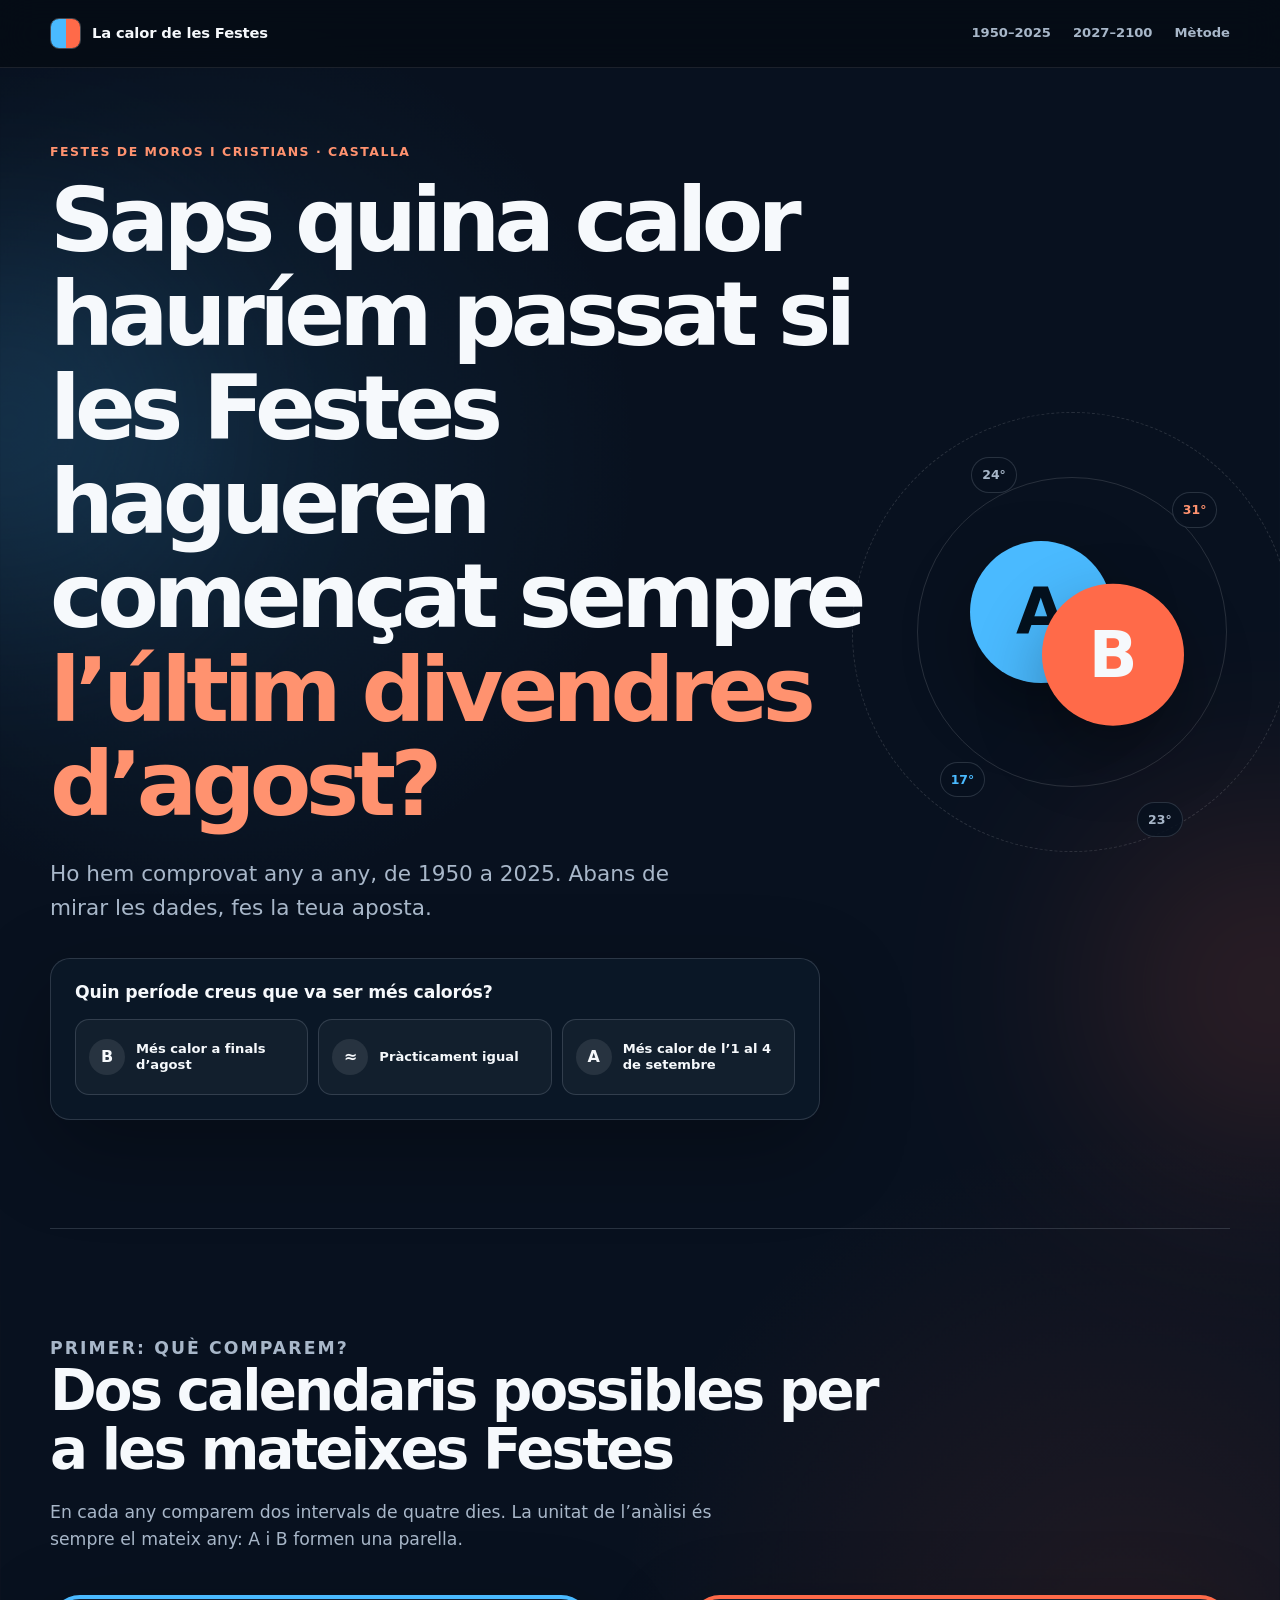
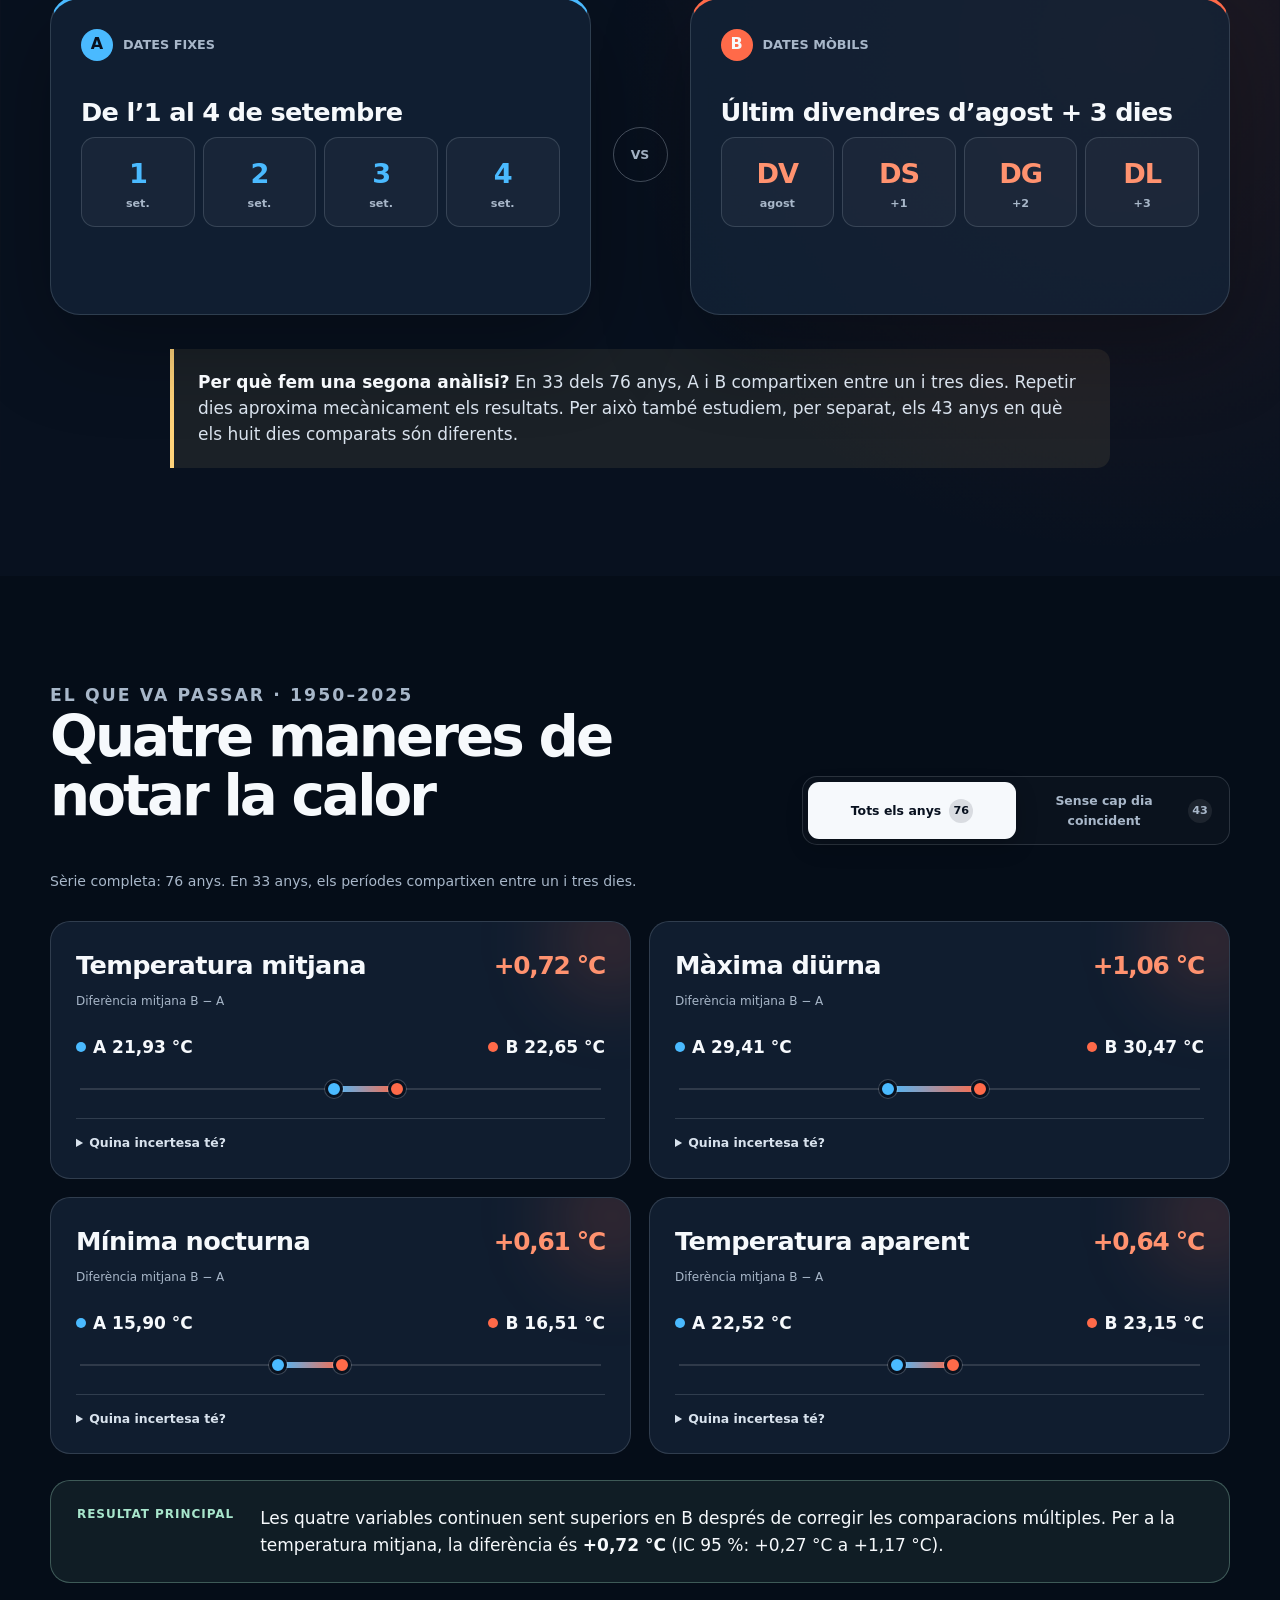
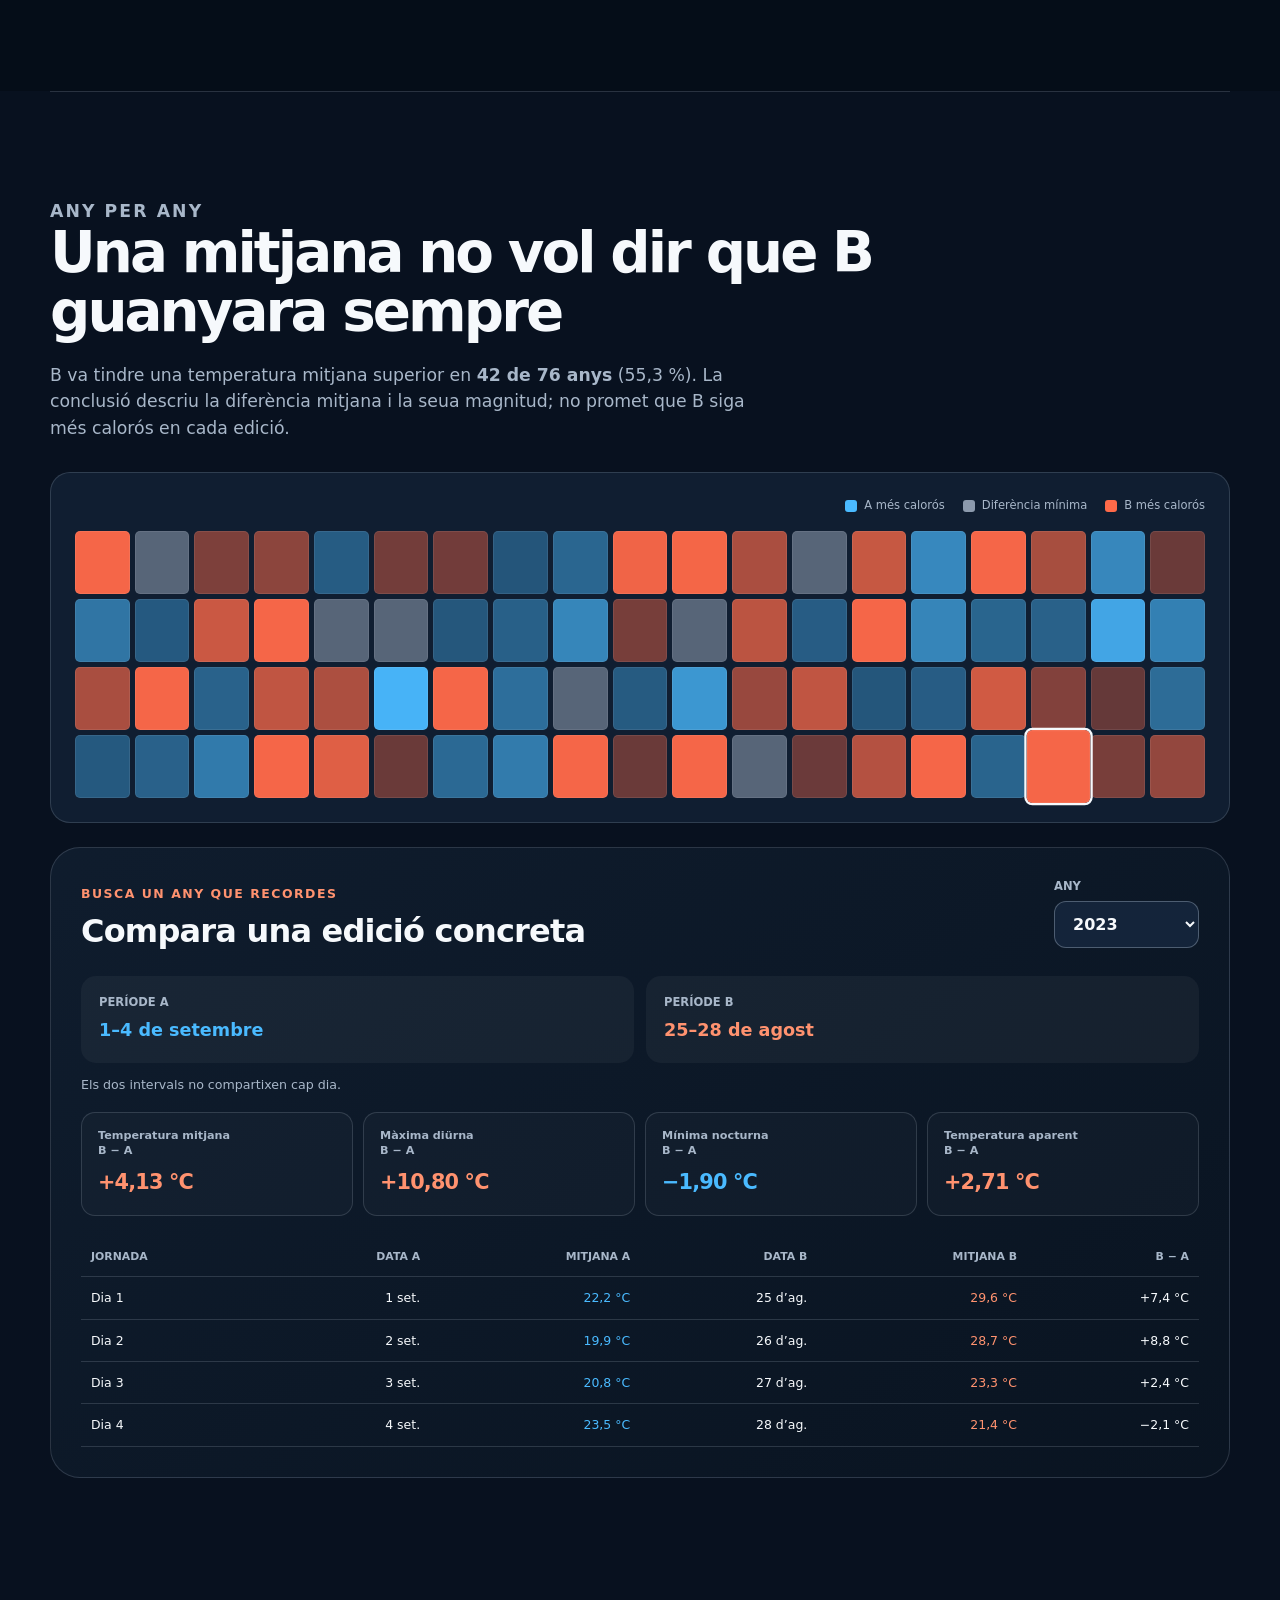
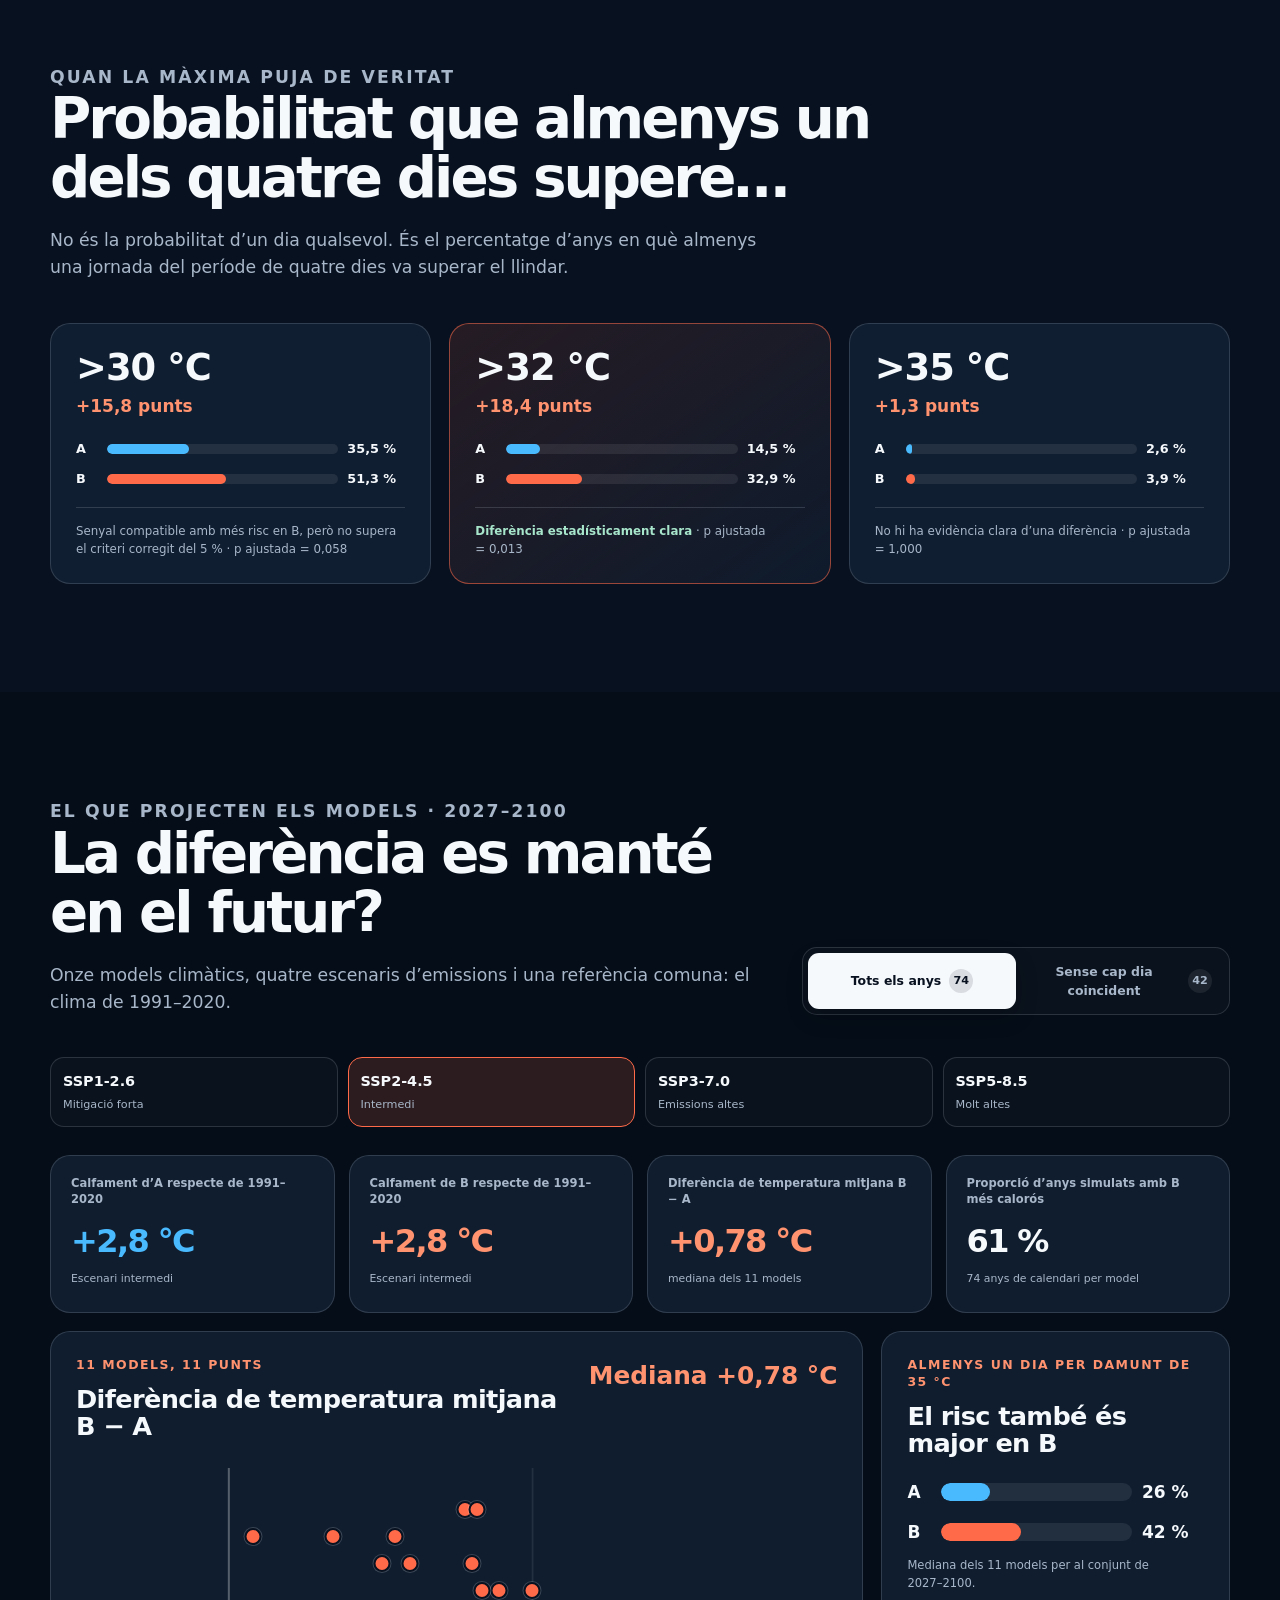
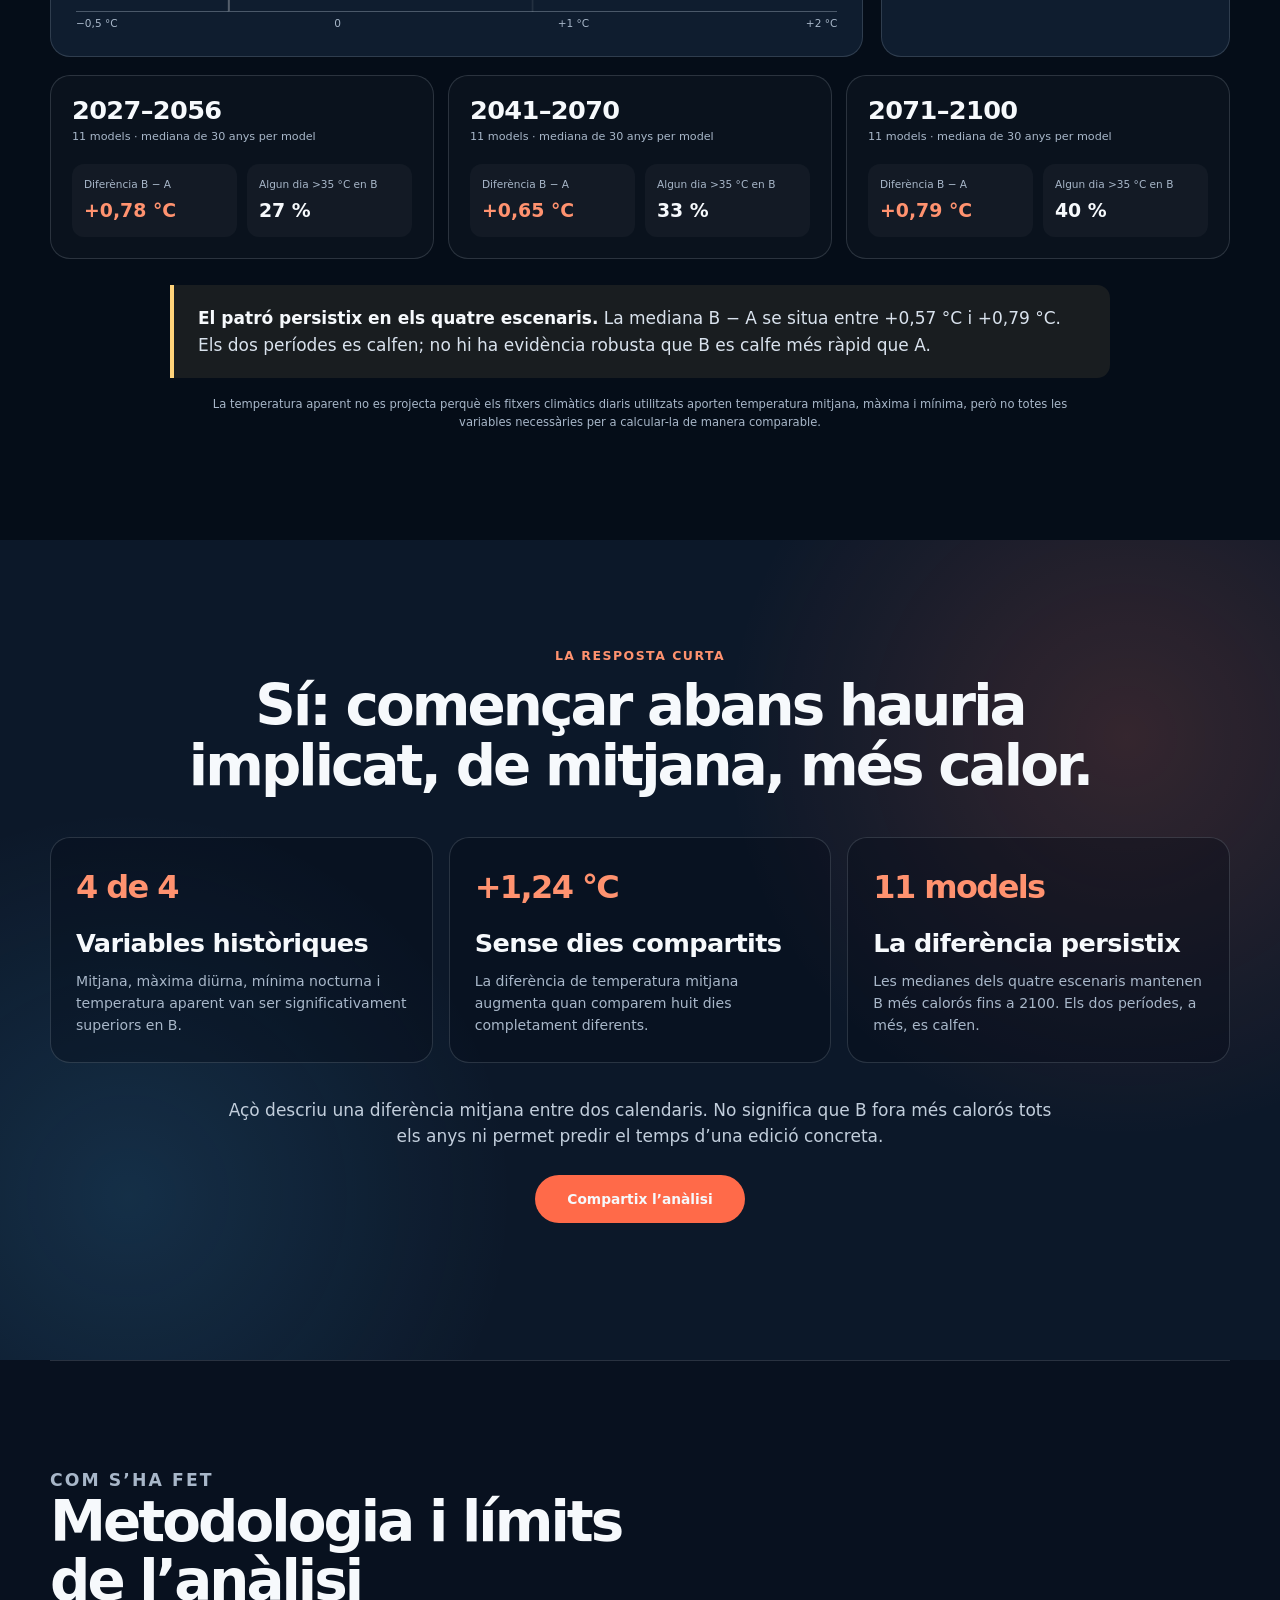
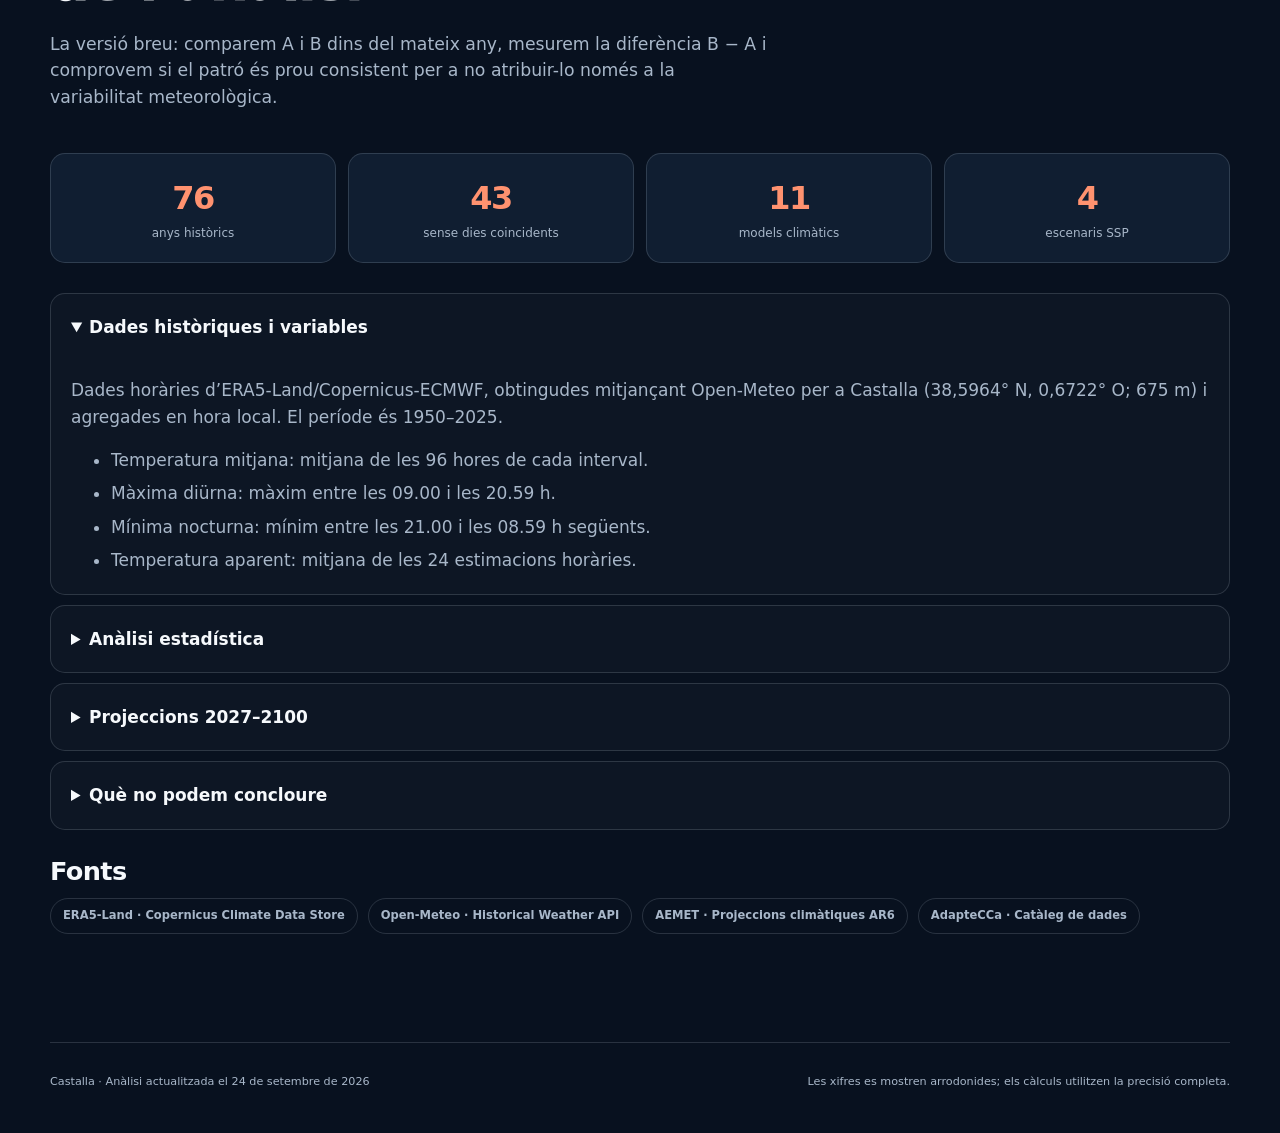
==== index.html @ b804b4bc "Add files via upload" ====
<!doctype html>
<html lang="ca-valencia">
  <head>
    <meta charset="utf-8" />
    <meta name="viewport" content="width=device-width, initial-scale=1" />
    <meta name="theme-color" content="#08111f" />
    <meta
      name="description"
      content="Una comparació interactiva de la calor a les Festes de Castalla: últim divendres d’agost o de l’1 al 4 de setembre."
    />
    <meta property="og:title" content="La calor de les Festes de Castalla" />
    <meta
      property="og:description"
      content="Quatre dies de calendari poden canviar la calor de les Festes? Descobrix les dades de 1950–2025 i les projeccions fins a 2100."
    />
    <meta property="og:type" content="website" />
    <meta name="twitter:card" content="summary" />
    <link
      rel="icon"
      type="image/svg+xml"
      href="data:image/svg+xml,%3Csvg xmlns='http://www.w3.org/2000/svg' viewBox='0 0 64 64'%3E%3Crect width='64' height='64' rx='14' fill='%2308111f'/%3E%3Cpath d='M14 18h36v32H14z' fill='none' stroke='%23f7fbff' stroke-width='4'/%3E%3Cpath d='M14 28h36' stroke='%23f7fbff' stroke-width='4'/%3E%3Ccircle cx='25' cy='39' r='5' fill='%2349b9ff'/%3E%3Ccircle cx='40' cy='39' r='5' fill='%23ff6846'/%3E%3C/svg%3E"
    />
    <title>La calor de les Festes de Castalla</title>
    <link rel="stylesheet" href="styles.css" />
    <script src="app.js" defer></script>
  </head>
  <body>
    <a class="skip-link" href="#contingut">Ves directament al contingut</a>

    <header class="site-header" aria-label="Navegació principal">
      <a class="brand" href="#repte" aria-label="Inici">
        <span class="brand-mark" aria-hidden="true"><i></i><i></i></span>
        <span>La calor de les Festes</span>
      </a>
      <nav class="section-nav" aria-label="Seccions">
        <a href="#historia">1950–2025</a>
        <a href="#futur">2027–2100</a>
        <a href="#metode">Mètode</a>
      </nav>
    </header>

    <main id="contingut">
      <section class="hero section" id="repte" aria-labelledby="hero-title">
        <div class="hero-glow hero-glow-a" aria-hidden="true"></div>
        <div class="hero-glow hero-glow-b" aria-hidden="true"></div>
        <div class="hero-copy">
          <p class="eyebrow">Festes de Moros i Cristians · Castalla</p>
          <h1 id="hero-title">
            Saps quina calor hauríem passat si les Festes hagueren començat sempre
            <em>l’últim divendres d’agost?</em>
          </h1>
          <p class="hero-intro">
            Ho hem comprovat any a any, de 1950 a 2025. Abans de mirar les dades,
            fes la teua aposta.
          </p>

          <div class="quiz" aria-labelledby="quiz-title">
            <h2 id="quiz-title">Quin període creus que va ser més calorós?</h2>
            <div class="quiz-options" role="group" aria-label="Tria una resposta">
              <button class="quiz-option" data-guess="b" type="button">
                <span class="choice-letter">B</span>
                <span>Més calor a finals d’agost</span>
              </button>
              <button class="quiz-option" data-guess="same" type="button">
                <span class="choice-letter">≈</span>
                <span>Pràcticament igual</span>
              </button>
              <button class="quiz-option" data-guess="a" type="button">
                <span class="choice-letter">A</span>
                <span>Més calor de l’1 al 4 de setembre</span>
              </button>
            </div>
            <div class="quiz-answer" id="quiz-answer" hidden aria-live="polite">
              <p class="answer-kicker" id="answer-kicker"></p>
              <p class="answer-main">
                En la mitjana dels 76 anys, el període B va ser més calorós en les
                <strong>quatre variables</strong> analitzades.
              </p>
              <div class="answer-numbers">
                <div>
                  <span class="answer-value">+0,72 °C</span>
                  <span>temperatura mitjana · tots els anys</span>
                </div>
                <div>
                  <span class="answer-value">+1,24 °C</span>
                  <span>temperatura mitjana · sense dies coincidents</span>
                </div>
              </div>
              <a class="button button-primary" href="#comparacio">Vull veure com s’ha calculat</a>
            </div>
          </div>
        </div>

        <div class="hero-visual" aria-hidden="true">
          <div class="heat-ring heat-ring-1"></div>
          <div class="heat-ring heat-ring-2"></div>
          <div class="hero-a">A</div>
          <div class="hero-b">B</div>
          <div class="degree degree-1">24°</div>
          <div class="degree degree-2">31°</div>
          <div class="degree degree-3">17°</div>
          <div class="degree degree-4">23°</div>
        </div>
      </section>

      <section class="section compare-section" id="comparacio" aria-labelledby="compare-title">
        <div class="section-heading narrow">
          <p class="eyebrow">Primer: què comparem?</p>
          <h2 id="compare-title">Dos calendaris possibles per a les mateixes Festes</h2>
          <p>
            En cada any comparem dos intervals de quatre dies. La unitat de l’anàlisi
            és sempre el mateix any: A i B formen una parella.
          </p>
        </div>

        <div class="calendar-comparison">
          <article class="calendar-card calendar-a">
            <div class="calendar-label"><span>A</span> Dates fixes</div>
            <h3>De l’1 al 4 de setembre</h3>
            <div class="date-row" aria-label="1, 2, 3 i 4 de setembre">
              <span><b>1</b><small>set.</small></span>
              <span><b>2</b><small>set.</small></span>
              <span><b>3</b><small>set.</small></span>
              <span><b>4</b><small>set.</small></span>
            </div>
          </article>

          <div class="versus" aria-hidden="true">VS</div>

          <article class="calendar-card calendar-b">
            <div class="calendar-label"><span>B</span> Dates mòbils</div>
            <h3>Últim divendres d’agost + 3 dies</h3>
            <div class="date-row weekday-row" aria-label="Divendres, dissabte, diumenge i dilluns">
              <span><b>DV</b><small>agost</small></span>
              <span><b>DS</b><small>+1</small></span>
              <span><b>DG</b><small>+2</small></span>
              <span><b>DL</b><small>+3</small></span>
            </div>
          </article>
        </div>

        <div class="plain-note">
          <strong>Per què fem una segona anàlisi?</strong>
          En 33 dels 76 anys, A i B compartixen entre un i tres dies. Repetir dies
          aproxima mecànicament els resultats. Per això també estudiem, per separat,
          els 43 anys en què els huit dies comparats són diferents.
        </div>
      </section>

      <section class="section data-section" id="historia" aria-labelledby="history-title">
        <div class="section-heading">
          <div>
            <p class="eyebrow">El que va passar · 1950–2025</p>
            <h2 id="history-title">Quatre maneres de notar la calor</h2>
          </div>
          <div class="mode-control" data-mode-control="historical" role="group" aria-label="Mostra històrica">
            <button class="mode-button active" type="button" data-mode="all" aria-pressed="true">
              Tots els anys
              <small>76</small>
            </button>
            <button class="mode-button" type="button" data-mode="noOverlap" aria-pressed="false">
              Sense cap dia coincident
              <small>43</small>
            </button>
          </div>
        </div>

        <div class="mode-explainer" id="history-mode-explainer" aria-live="polite"></div>
        <div class="metric-grid" id="historical-metrics" aria-live="polite"></div>

        <div class="result-callout" id="historical-callout">
          <p class="result-label">Resultat principal</p>
          <p id="historical-callout-text"></p>
        </div>
      </section>

      <section class="section consistency-section" id="anys" aria-labelledby="years-title">
        <div class="section-heading narrow">
          <p class="eyebrow">Any per any</p>
          <h2 id="years-title">Una mitjana no vol dir que B guanyara sempre</h2>
          <p id="consistency-copy"></p>
        </div>

        <div class="year-ribbon-wrap">
          <div class="ribbon-legend" aria-hidden="true">
            <span><i class="legend-a"></i>A més calorós</span>
            <span><i class="legend-neutral"></i>Diferència mínima</span>
            <span><i class="legend-b"></i>B més calorós</span>
          </div>
          <div class="year-ribbon" id="year-ribbon" aria-label="Diferència de temperatura mitjana any per any"></div>
        </div>

        <div class="year-explorer" id="year-explorer">
          <div class="year-explorer-head">
            <div>
              <p class="eyebrow">Busca un any que recordes</p>
              <h3>Compara una edició concreta</h3>
            </div>
            <label class="year-select-label">
              <span>Any</span>
              <select id="year-select" aria-label="Selecciona un any"></select>
            </label>
          </div>

          <div class="selected-year-summary" id="selected-year-summary" aria-live="polite"></div>
          <div class="selected-year-metrics" id="selected-year-metrics"></div>
          <div class="daily-comparison" id="daily-comparison"></div>
        </div>
      </section>

      <section class="section threshold-section" id="llindars" aria-labelledby="threshold-title">
        <div class="section-heading narrow">
          <p class="eyebrow">Quan la màxima puja de veritat</p>
          <h2 id="threshold-title">Probabilitat que almenys un dels quatre dies supere…</h2>
          <p>
            No és la probabilitat d’un dia qualsevol. És el percentatge d’anys en què
            almenys una jornada del període de quatre dies va superar el llindar.
          </p>
        </div>
        <div class="threshold-grid" id="threshold-grid" aria-live="polite"></div>
      </section>

      <section class="section future-section" id="futur" aria-labelledby="future-title">
        <div class="section-heading">
          <div>
            <p class="eyebrow">El que projecten els models · 2027–2100</p>
            <h2 id="future-title">La diferència es manté en el futur?</h2>
            <p>
              Onze models climàtics, quatre escenaris d’emissions i una referència
              comuna: el clima de 1991–2020.
            </p>
          </div>
          <div class="mode-control" data-mode-control="projection" role="group" aria-label="Mostra de projecció">
            <button class="mode-button active" type="button" data-mode="all" aria-pressed="true">
              Tots els anys
              <small>74</small>
            </button>
            <button class="mode-button" type="button" data-mode="noOverlap" aria-pressed="false">
              Sense cap dia coincident
              <small>42</small>
            </button>
          </div>
        </div>

        <div class="scenario-picker" role="group" aria-label="Escenari climàtic">
          <button type="button" data-scenario="SSP1-2.6">
            <span>SSP1-2.6</span><small>Mitigació forta</small>
          </button>
          <button class="active" type="button" data-scenario="SSP2-4.5">
            <span>SSP2-4.5</span><small>Intermedi</small>
          </button>
          <button type="button" data-scenario="SSP3-7.0">
            <span>SSP3-7.0</span><small>Emissions altes</small>
          </button>
          <button type="button" data-scenario="SSP5-8.5">
            <span>SSP5-8.5</span><small>Molt altes</small>
          </button>
        </div>

        <div class="future-summary" id="future-summary" aria-live="polite"></div>

        <div class="future-two-column">
          <article class="model-panel">
            <div class="panel-heading">
              <div>
                <p class="eyebrow">11 models, 11 punts</p>
                <h3>Diferència de temperatura mitjana B − A</h3>
              </div>
              <p class="model-median" id="model-median"></p>
            </div>
            <div class="model-dot-chart" id="model-dot-chart"></div>
            <div class="model-axis" aria-hidden="true">
              <span>−0,5 °C</span><span>0</span><span>+1 °C</span><span>+2 °C</span>
            </div>
          </article>

          <article class="extreme-panel">
            <p class="eyebrow">Almenys un dia per damunt de 35 °C</p>
            <h3 id="extreme-title">El risc també és major en B</h3>
            <div class="extreme-bars" id="extreme-bars"></div>
            <p class="fine-print">Mediana dels 11 models per al conjunt de 2027–2100.</p>
          </article>
        </div>

        <div class="window-grid" id="future-windows"></div>

        <div class="plain-note future-note" id="future-conclusion"></div>
        <p class="method-note">
          La temperatura aparent no es projecta perquè els fitxers climàtics diaris
          utilitzats aporten temperatura mitjana, màxima i mínima, però no totes les
          variables necessàries per a calcular-la de manera comparable.
        </p>
      </section>

      <section class="section conclusion-section" id="conclusio" aria-labelledby="conclusion-title">
        <div class="conclusion-shell">
          <p class="eyebrow">La resposta curta</p>
          <h2 id="conclusion-title">Sí: començar abans hauria implicat, de mitjana, més calor.</h2>
          <div class="conclusion-grid">
            <article>
              <span class="conclusion-number">4 de 4</span>
              <h3>Variables històriques</h3>
              <p>
                Mitjana, màxima diürna, mínima nocturna i temperatura aparent van ser
                significativament superiors en B.
              </p>
            </article>
            <article>
              <span class="conclusion-number">+1,24 °C</span>
              <h3>Sense dies compartits</h3>
              <p>
                La diferència de temperatura mitjana augmenta quan comparem huit dies
                completament diferents.
              </p>
            </article>
            <article>
              <span class="conclusion-number">11 models</span>
              <h3>La diferència persistix</h3>
              <p>
                Les medianes dels quatre escenaris mantenen B més calorós fins a 2100.
                Els dos períodes, a més, es calfen.
              </p>
            </article>
          </div>
          <p class="conclusion-caveat">
            Açò descriu una diferència mitjana entre dos calendaris. No significa que B
            fora més calorós tots els anys ni permet predir el temps d’una edició concreta.
          </p>
          <button class="button button-share" id="share-button" type="button">Compartix l’anàlisi</button>
          <p class="share-status" id="share-status" aria-live="polite"></p>
        </div>
      </section>

      <section class="section methods-section" id="metode" aria-labelledby="methods-title">
        <div class="section-heading narrow">
          <p class="eyebrow">Com s’ha fet</p>
          <h2 id="methods-title">Metodologia i límits de l’anàlisi</h2>
          <p>
            La versió breu: comparem A i B dins del mateix any, mesurem la diferència
            B − A i comprovem si el patró és prou consistent per a no atribuir-lo només
            a la variabilitat meteorològica.
          </p>
        </div>

        <div class="method-facts" aria-label="Resum metodològic">
          <div><strong>76</strong><span>anys històrics</span></div>
          <div><strong>43</strong><span>sense dies coincidents</span></div>
          <div><strong>11</strong><span>models climàtics</span></div>
          <div><strong>4</strong><span>escenaris SSP</span></div>
        </div>

        <div class="method-accordions">
          <details open>
            <summary>Dades històriques i variables</summary>
            <div>
              <p>
                Dades horàries d’ERA5-Land/Copernicus-ECMWF, obtingudes mitjançant
                Open-Meteo per a Castalla (38,5964° N, 0,6722° O; 675 m) i agregades
                en hora local. El període és 1950–2025.
              </p>
              <ul>
                <li>Temperatura mitjana: mitjana de les 96 hores de cada interval.</li>
                <li>Màxima diürna: màxim entre les 09.00 i les 20.59 h.</li>
                <li>Mínima nocturna: mínim entre les 21.00 i les 08.59 h següents.</li>
                <li>Temperatura aparent: mitjana de les 24 estimacions horàries.</li>
              </ul>
            </div>
          </details>

          <details>
            <summary>Anàlisi estadística</summary>
            <div>
              <p>
                Disseny emparellat per any. El contrast principal és una t de Student
                bilateral sobre la diferència anual B − A, amb interval de confiança del
                95 %. Les quatre variables es corregixen conjuntament amb el mètode de Holm.
              </p>
              <p>
                La robustesa es va comprovar amb 100.000 remostrejos bootstrap BCa,
                1.000.000 de permutacions de signe, Wilcoxon, prova dels signes,
                Newey–West i bootstrap per blocs. Els llindars es van analitzar amb
                McNemar exacte.
              </p>
            </div>
          </details>

          <details>
            <summary>Projeccions 2027–2100</summary>
            <div>
              <p>
                Projeccions CMIP6 regionalitzades a 5 km per AEMET/AdapteCCa amb
                ESD-RegBA. Inclouen 11 models i els escenaris SSP1-2.6, SSP2-4.5,
                SSP3-7.0 i SSP5-8.5.
              </p>
              <p>
                Es va aplicar correcció QDM additiva preservant la tendència, calibrada
                en 1985–2014. Les xifres mostrades són medianes entre climatologies de
                models. La dispersió entre models no és un interval de confiança.
              </p>
            </div>
          </details>

          <details>
            <summary>Què no podem concloure</summary>
            <div>
              <ul>
                <li>ERA5-Land és una reanàlisi, no una sèrie instrumental local independent.</li>
                <li>Una mitjana positiva no implica que B fora més calorós cada any.</li>
                <li>La comparació descriu els intervals; no demostra una causa meteorològica.</li>
                <li>Els anys futurs dels models no són pronòstics d’edicions concretes.</li>
                <li>La hipòtesi estadística es va formalitzar després de veure els resums descriptius.</li>
              </ul>
            </div>
          </details>
        </div>

        <div class="sources">
          <h3>Fonts</h3>
          <a href="https://cds.climate.copernicus.eu/datasets/reanalysis-era5-land" target="_blank" rel="noreferrer">ERA5-Land · Copernicus Climate Data Store</a>
          <a href="https://open-meteo.com/en/docs/historical-weather-api" target="_blank" rel="noreferrer">Open-Meteo · Historical Weather API</a>
          <a href="https://www.aemet.es/es/serviciosclimaticos/cambio_climat/proyecciones-AR6" target="_blank" rel="noreferrer">AEMET · Projeccions climàtiques AR6</a>
          <a href="https://escenarios.adaptecca.es/thredds/catalog/catalog.html" target="_blank" rel="noreferrer">AdapteCCa · Catàleg de dades</a>
        </div>
      </section>
    </main>

    <footer>
      <p>Castalla · Anàlisi actualitzada el 24 de setembre de 2026</p>
      <p>Les xifres es mostren arrodonides; els càlculs utilitzen la precisió completa.</p>
    </footer>

    <noscript>
      <div class="noscript">Esta experiència necessita JavaScript per a mostrar els gràfics interactius.</div>
    </noscript>
  </body>
</html>
---- styles.css ----
:root {
  color-scheme: dark;
  --bg: #08111f;
  --bg-deep: #050b14;
  --panel: #101d2f;
  --panel-2: #14243a;
  --panel-soft: rgba(20, 36, 58, 0.72);
  --line: rgba(224, 239, 255, 0.15);
  --line-strong: rgba(224, 239, 255, 0.28);
  --text: #f6f9fc;
  --muted: #a8b7c9;
  --a: #4abaff;
  --a-soft: rgba(74, 186, 255, 0.16);
  --b: #ff6a49;
  --b-bright: #ff926f;
  --b-soft: rgba(255, 106, 73, 0.16);
  --neutral: #8c9aad;
  --good: #a8e6cc;
  --warning: #ffd37a;
  --max: 1180px;
  --radius-lg: 30px;
  --radius: 20px;
  --radius-sm: 13px;
  --shadow: 0 30px 90px rgba(0, 0, 0, 0.3);
  --font: "Avenir Next", Avenir, "Segoe UI", system-ui, -apple-system, sans-serif;
}

* {
  box-sizing: border-box;
}

html {
  scroll-behavior: smooth;
  scroll-padding-top: 84px;
}

body {
  margin: 0;
  min-width: 320px;
  overflow-x: hidden;
  background:
    radial-gradient(circle at 15% 5%, rgba(74, 186, 255, 0.1), transparent 28rem),
    radial-gradient(circle at 88% 18%, rgba(255, 106, 73, 0.1), transparent 32rem),
    var(--bg);
  color: var(--text);
  font-family: var(--font);
  font-size: 17px;
  line-height: 1.55;
  -webkit-font-smoothing: antialiased;
}

button,
select {
  font: inherit;
}

button,
a {
  -webkit-tap-highlight-color: transparent;
}

a {
  color: inherit;
}

button:focus-visible,
a:focus-visible,
select:focus-visible,
summary:focus-visible {
  outline: 3px solid var(--warning);
  outline-offset: 4px;
}

.skip-link {
  position: fixed;
  z-index: 1000;
  top: 10px;
  left: 10px;
  padding: 10px 14px;
  border-radius: 10px;
  background: var(--text);
  color: var(--bg);
  transform: translateY(-160%);
  transition: transform 160ms ease;
}

.skip-link:focus {
  transform: translateY(0);
}

.site-header {
  position: sticky;
  z-index: 100;
  top: 0;
  display: flex;
  align-items: center;
  justify-content: space-between;
  gap: 24px;
  min-height: 68px;
  padding: 12px max(20px, calc((100vw - var(--max)) / 2));
  border-bottom: 1px solid rgba(255, 255, 255, 0.09);
  background: rgba(5, 11, 20, 0.82);
  backdrop-filter: blur(18px);
}

.brand {
  display: inline-flex;
  align-items: center;
  gap: 11px;
  color: var(--text);
  font-size: 0.92rem;
  font-weight: 750;
  letter-spacing: -0.01em;
  text-decoration: none;
}

.brand-mark {
  display: grid;
  grid-template-columns: 1fr 1fr;
  width: 31px;
  height: 31px;
  overflow: hidden;
  border: 1px solid rgba(255, 255, 255, 0.25);
  border-radius: 9px;
}

.brand-mark i:first-child {
  background: var(--a);
}

.brand-mark i:last-child {
  background: var(--b);
}

.section-nav {
  display: flex;
  gap: 22px;
}

.section-nav a {
  color: var(--muted);
  font-size: 0.82rem;
  font-weight: 700;
  text-decoration: none;
  transition: color 150ms ease;
}

.section-nav a:hover {
  color: var(--text);
}

.section {
  position: relative;
  width: min(var(--max), calc(100% - 40px));
  margin: 0 auto;
  padding: 108px 0;
}

.eyebrow {
  margin: 0 0 12px;
  color: var(--b-bright);
  font-size: 0.78rem;
  font-weight: 800;
  letter-spacing: 0.12em;
  line-height: 1.35;
  text-transform: uppercase;
}

h1,
h2,
h3,
p {
  text-wrap: pretty;
}

h1,
h2,
h3 {
  margin-top: 0;
  line-height: 1.05;
}

h1 {
  max-width: 850px;
  margin-bottom: 26px;
  font-size: clamp(2.75rem, 7vw, 6.15rem);
  font-weight: 820;
  letter-spacing: -0.064em;
}

h1 em {
  color: var(--b-bright);
  font-style: normal;
}

h2 {
  margin-bottom: 20px;
  font-size: clamp(2.05rem, 4.4vw, 4.35rem);
  font-weight: 790;
  letter-spacing: -0.052em;
}

h3 {
  margin-bottom: 12px;
  font-size: clamp(1.25rem, 2vw, 1.65rem);
  letter-spacing: -0.025em;
}

.hero {
  display: grid;
  grid-template-columns: minmax(0, 1fr) minmax(260px, 0.38fr);
  align-items: center;
  gap: 34px;
  min-height: calc(100svh - 68px);
  padding-top: 76px;
}

.hero-intro {
  max-width: 680px;
  margin: 0 0 34px;
  color: var(--muted);
  font-size: clamp(1.08rem, 2vw, 1.35rem);
}

.hero-glow {
  position: absolute;
  z-index: -1;
  width: 360px;
  height: 360px;
  border-radius: 50%;
  filter: blur(110px);
  opacity: 0.16;
  pointer-events: none;
}

.hero-glow-a {
  top: 15%;
  left: -220px;
  background: var(--a);
}

.hero-glow-b {
  right: -220px;
  bottom: 5%;
  background: var(--b);
}

.quiz {
  max-width: 770px;
  padding: 24px;
  border: 1px solid var(--line);
  border-radius: var(--radius);
  background: rgba(12, 25, 42, 0.76);
  box-shadow: var(--shadow);
}

.quiz h2 {
  margin-bottom: 18px;
  font-size: 1.08rem;
  letter-spacing: -0.01em;
}

.quiz-options {
  display: grid;
  grid-template-columns: repeat(3, minmax(0, 1fr));
  gap: 10px;
}

.quiz-option {
  display: flex;
  align-items: center;
  gap: 11px;
  min-height: 76px;
  padding: 13px;
  border: 1px solid var(--line);
  border-radius: 14px;
  background: rgba(255, 255, 255, 0.035);
  color: var(--text);
  font-size: 0.82rem;
  font-weight: 700;
  line-height: 1.25;
  text-align: left;
  cursor: pointer;
  transition:
    border-color 160ms ease,
    background 160ms ease,
    transform 160ms ease;
}

.quiz-option:hover {
  border-color: var(--line-strong);
  background: rgba(255, 255, 255, 0.07);
  transform: translateY(-2px);
}

.quiz-option.selected {
  border-color: var(--b);
  background: var(--b-soft);
}

.choice-letter {
  display: grid;
  flex: 0 0 36px;
  height: 36px;
  place-items: center;
  border-radius: 50%;
  background: rgba(255, 255, 255, 0.09);
  font-size: 1rem;
}

.quiz-answer {
  margin-top: 20px;
  padding-top: 22px;
  border-top: 1px solid var(--line);
  animation: reveal 450ms ease both;
}

.answer-kicker {
  margin: 0 0 8px;
  color: var(--good);
  font-weight: 800;
}

.answer-main {
  max-width: 640px;
  margin: 0 0 18px;
  font-size: 1.08rem;
}

.answer-numbers {
  display: grid;
  grid-template-columns: repeat(2, minmax(0, 1fr));
  gap: 10px;
  margin-bottom: 20px;
}

.answer-numbers div {
  padding: 14px;
  border-radius: 14px;
  background: rgba(255, 255, 255, 0.04);
}

.answer-numbers span {
  display: block;
}

.answer-value {
  color: var(--b-bright);
  font-size: 1.55rem;
  font-weight: 850;
  letter-spacing: -0.04em;
}

.answer-value + span {
  color: var(--muted);
  font-size: 0.74rem;
}

.button {
  display: inline-flex;
  align-items: center;
  justify-content: center;
  min-height: 48px;
  padding: 12px 18px;
  border: 0;
  border-radius: 999px;
  font-size: 0.86rem;
  font-weight: 800;
  text-decoration: none;
  cursor: pointer;
}

.button-primary {
  background: var(--text);
  color: var(--bg);
}

.hero-visual {
  position: relative;
  min-height: 500px;
}

.heat-ring {
  position: absolute;
  top: 50%;
  left: 50%;
  border: 1px solid rgba(255, 255, 255, 0.13);
  border-radius: 50%;
  transform: translate(-50%, -50%);
}

.heat-ring-1 {
  width: 310px;
  height: 310px;
}

.heat-ring-2 {
  width: 440px;
  height: 440px;
  border-style: dashed;
  animation: rotate 38s linear infinite;
}

.hero-a,
.hero-b {
  position: absolute;
  top: 50%;
  display: grid;
  width: 142px;
  height: 142px;
  place-items: center;
  border-radius: 50%;
  font-size: 4rem;
  font-weight: 900;
  box-shadow: 0 28px 70px rgba(0, 0, 0, 0.32);
}

.hero-a {
  left: 40%;
  background: var(--a);
  color: #04111e;
  transform: translate(-50%, -64%);
}

.hero-b {
  left: 63%;
  background: var(--b);
  transform: translate(-50%, -34%);
}

.degree {
  position: absolute;
  padding: 7px 10px;
  border: 1px solid var(--line);
  border-radius: 999px;
  background: rgba(8, 17, 31, 0.85);
  color: var(--muted);
  font-size: 0.78rem;
  font-weight: 800;
}

.degree-1 { top: 15%; left: 18%; }
.degree-2 { top: 22%; right: 4%; color: var(--b-bright); }
.degree-3 { bottom: 17%; left: 8%; color: var(--a); }
.degree-4 { right: 15%; bottom: 9%; }

.section-heading {
  display: flex;
  align-items: end;
  justify-content: space-between;
  gap: 42px;
  margin-bottom: 42px;
}

.section-heading > div:first-child {
  max-width: 710px;
}

.section-heading p,
.section-heading.narrow p {
  max-width: 720px;
  margin: 0;
  color: var(--muted);
  font-size: 1.08rem;
}

.section-heading.narrow {
  display: block;
  max-width: 850px;
}

.compare-section,
.consistency-section,
.methods-section {
  border-top: 1px solid var(--line);
}

.calendar-comparison {
  display: grid;
  grid-template-columns: minmax(0, 1fr) auto minmax(0, 1fr);
  align-items: center;
  gap: 22px;
}

.calendar-card {
  min-height: 320px;
  padding: 30px;
  border: 1px solid var(--line);
  border-radius: var(--radius-lg);
  background: var(--panel-soft);
  box-shadow: var(--shadow);
}

.calendar-a {
  border-top: 4px solid var(--a);
}

.calendar-b {
  border-top: 4px solid var(--b);
}

.calendar-label {
  display: flex;
  align-items: center;
  gap: 10px;
  margin-bottom: 38px;
  color: var(--muted);
  font-size: 0.8rem;
  font-weight: 750;
  text-transform: uppercase;
}

.calendar-label span {
  display: grid;
  width: 32px;
  height: 32px;
  place-items: center;
  border-radius: 50%;
  color: var(--bg);
  font-size: 1rem;
  font-weight: 900;
}

.calendar-a .calendar-label span { background: var(--a); }
.calendar-b .calendar-label span { background: var(--b); color: var(--text); }

.date-row {
  display: grid;
  grid-template-columns: repeat(4, minmax(0, 1fr));
  gap: 8px;
}

.date-row span {
  display: flex;
  min-height: 90px;
  flex-direction: column;
  align-items: center;
  justify-content: center;
  border: 1px solid var(--line);
  border-radius: 14px;
  background: rgba(255, 255, 255, 0.035);
}

.date-row b {
  font-size: 1.7rem;
  letter-spacing: -0.04em;
}

.date-row small {
  color: var(--muted);
  font-size: 0.7rem;
  font-weight: 700;
}

.calendar-a .date-row b { color: var(--a); }
.calendar-b .date-row b { color: var(--b-bright); }

.versus {
  display: grid;
  width: 55px;
  height: 55px;
  place-items: center;
  border: 1px solid var(--line-strong);
  border-radius: 50%;
  color: var(--muted);
  font-size: 0.78rem;
  font-weight: 900;
}

.plain-note {
  max-width: 940px;
  margin: 34px auto 0;
  padding: 20px 24px;
  border-left: 4px solid var(--warning);
  border-radius: 0 var(--radius-sm) var(--radius-sm) 0;
  background: rgba(255, 211, 122, 0.08);
  color: #d9e2ed;
}

.plain-note strong {
  color: var(--text);
}

.data-section,
.future-section {
  width: 100%;
  max-width: none;
  padding-inline: max(20px, calc((100vw - var(--max)) / 2));
  background: rgba(4, 10, 18, 0.48);
}

.mode-control {
  display: grid;
  grid-template-columns: repeat(2, minmax(0, 1fr));
  min-width: 400px;
  padding: 5px;
  border: 1px solid var(--line);
  border-radius: 15px;
  background: rgba(255, 255, 255, 0.025);
}

.mode-button {
  display: flex;
  min-height: 56px;
  align-items: center;
  justify-content: center;
  gap: 8px;
  padding: 9px 12px;
  border: 0;
  border-radius: 11px;
  background: transparent;
  color: var(--muted);
  font-size: 0.78rem;
  font-weight: 750;
  cursor: pointer;
}

.mode-button small {
  display: grid;
  min-width: 24px;
  height: 24px;
  place-items: center;
  border-radius: 999px;
  background: rgba(255, 255, 255, 0.08);
  color: inherit;
  font-size: 0.7rem;
}

.mode-button.active {
  background: var(--text);
  color: var(--bg);
  box-shadow: 0 8px 22px rgba(0, 0, 0, 0.2);
}

.mode-button.active small {
  background: rgba(8, 17, 31, 0.12);
}

.mode-explainer {
  margin: -16px 0 28px;
  color: var(--muted);
  font-size: 0.88rem;
}

.metric-grid {
  display: grid;
  grid-template-columns: repeat(2, minmax(0, 1fr));
  gap: 18px;
}

.metric-card {
  position: relative;
  overflow: hidden;
  padding: 25px;
  border: 1px solid var(--line);
  border-radius: var(--radius);
  background: var(--panel);
}

.metric-card::before {
  position: absolute;
  top: 0;
  right: 0;
  width: 120px;
  height: 120px;
  border-radius: 50%;
  background: var(--b-soft);
  content: "";
  filter: blur(38px);
  transform: translate(35%, -35%);
}

.metric-title-row,
.metric-values {
  position: relative;
  z-index: 1;
  display: flex;
  align-items: baseline;
  justify-content: space-between;
  gap: 16px;
}

.metric-title-row h3 {
  margin: 0;
}

.metric-diff {
  color: var(--b-bright);
  font-size: 1.55rem;
  font-weight: 880;
  letter-spacing: -0.05em;
}

.metric-subtitle {
  margin: 7px 0 23px;
  color: var(--muted);
  font-size: 0.75rem;
}

.metric-values {
  margin-bottom: 12px;
  font-variant-numeric: tabular-nums;
}

.metric-values span {
  display: flex;
  align-items: center;
  gap: 7px;
  font-weight: 800;
}

.metric-values i {
  width: 10px;
  height: 10px;
  border-radius: 50%;
}

.metric-values .value-a i { background: var(--a); }
.metric-values .value-b i { background: var(--b); }

.dot-scale {
  position: relative;
  height: 34px;
  margin: 8px 4px 12px;
}

.dot-scale::before {
  position: absolute;
  top: 16px;
  right: 0;
  left: 0;
  height: 2px;
  background: rgba(255, 255, 255, 0.13);
  content: "";
}

.dot-scale .connector {
  position: absolute;
  top: 14px;
  left: var(--a-pos);
  width: calc(var(--b-pos) - var(--a-pos));
  height: 6px;
  border-radius: 999px;
  background: linear-gradient(90deg, var(--a), var(--b));
}

.dot-scale .dot {
  position: absolute;
  top: 8px;
  width: 18px;
  height: 18px;
  border: 3px solid var(--bg);
  border-radius: 50%;
  transform: translateX(-50%);
  box-shadow: 0 0 0 1px rgba(255, 255, 255, 0.18);
}

.dot-scale .dot-a { left: var(--a-pos); background: var(--a); }
.dot-scale .dot-b { left: var(--b-pos); background: var(--b); }

.metric-card details {
  border-top: 1px solid var(--line);
  color: var(--muted);
  font-size: 0.78rem;
}

.metric-card summary {
  padding-top: 14px;
  color: #d8e2ed;
  font-weight: 750;
  cursor: pointer;
}

.metric-card details p {
  margin-bottom: 0;
}

.result-callout {
  display: grid;
  grid-template-columns: auto minmax(0, 1fr);
  gap: 26px;
  margin-top: 26px;
  padding: 24px 26px;
  border: 1px solid rgba(168, 230, 204, 0.3);
  border-radius: var(--radius);
  background: rgba(168, 230, 204, 0.07);
}

.result-label {
  margin: 0;
  color: var(--good);
  font-size: 0.75rem;
  font-weight: 850;
  letter-spacing: 0.08em;
  text-transform: uppercase;
}

.result-callout p:last-child {
  margin: 0;
}

.consistency-section .section-heading {
  margin-bottom: 30px;
}

.year-ribbon-wrap {
  padding: 24px;
  border: 1px solid var(--line);
  border-radius: var(--radius);
  background: var(--panel-soft);
}

.ribbon-legend {
  display: flex;
  flex-wrap: wrap;
  gap: 18px;
  justify-content: flex-end;
  margin-bottom: 16px;
  color: var(--muted);
  font-size: 0.72rem;
}

.ribbon-legend span {
  display: flex;
  align-items: center;
  gap: 7px;
}

.ribbon-legend i {
  width: 12px;
  height: 12px;
  border-radius: 3px;
}

.legend-a { background: var(--a); }
.legend-neutral { background: var(--neutral); }
.legend-b { background: var(--b); }

.year-ribbon {
  display: grid;
  grid-template-columns: repeat(19, minmax(0, 1fr));
  gap: 5px;
}

.year-tile {
  position: relative;
  min-width: 0;
  aspect-ratio: 1 / 1.15;
  padding: 0;
  border: 1px solid rgba(255, 255, 255, 0.08);
  border-radius: 5px;
  background: var(--tile-color);
  cursor: pointer;
  transition: transform 120ms ease, box-shadow 120ms ease;
}

.year-tile:hover,
.year-tile.selected {
  z-index: 2;
  transform: scale(1.16);
  box-shadow: 0 0 0 2px var(--text);
}

.year-tile.filtered {
  display: none;
}

.year-explorer {
  margin-top: 24px;
  padding: 30px;
  border: 1px solid var(--line);
  border-radius: var(--radius-lg);
  background: linear-gradient(145deg, rgba(16, 29, 47, 0.94), rgba(10, 20, 34, 0.94));
}

.year-explorer-head {
  display: flex;
  align-items: end;
  justify-content: space-between;
  gap: 24px;
  margin-bottom: 28px;
}

.year-explorer-head h3 {
  margin: 0;
  font-size: 2rem;
}

.year-select-label {
  display: grid;
  gap: 6px;
  color: var(--muted);
  font-size: 0.72rem;
  font-weight: 750;
  text-transform: uppercase;
}

.year-select-label select {
  min-width: 145px;
  padding: 12px 40px 12px 14px;
  border: 1px solid var(--line-strong);
  border-radius: 12px;
  background: var(--panel-2);
  color: var(--text);
  font-size: 1rem;
  font-weight: 800;
}

.selected-year-summary {
  display: grid;
  grid-template-columns: repeat(2, minmax(0, 1fr));
  gap: 12px;
  margin-bottom: 18px;
}

.date-summary {
  padding: 18px;
  border-radius: 15px;
  background: rgba(255, 255, 255, 0.045);
}

.date-summary span,
.date-summary strong {
  display: block;
}

.date-summary span {
  color: var(--muted);
  font-size: 0.72rem;
  font-weight: 750;
  text-transform: uppercase;
}

.date-summary strong {
  margin-top: 5px;
  font-size: 1.1rem;
}

.date-summary.a strong { color: var(--a); }
.date-summary.b strong { color: var(--b-bright); }

.overlap-note {
  grid-column: 1 / -1;
  margin: 0;
  color: var(--muted);
  font-size: 0.79rem;
}

.selected-year-metrics {
  display: grid;
  grid-template-columns: repeat(4, minmax(0, 1fr));
  gap: 10px;
  margin-bottom: 22px;
}

.year-metric {
  padding: 16px;
  border: 1px solid var(--line);
  border-radius: 14px;
  background: rgba(255, 255, 255, 0.025);
}

.year-metric span,
.year-metric strong {
  display: block;
}

.year-metric span {
  min-height: 2.7em;
  color: var(--muted);
  font-size: 0.7rem;
  font-weight: 700;
  line-height: 1.3;
}

.year-metric strong {
  margin-top: 7px;
  color: var(--b-bright);
  font-size: 1.3rem;
  letter-spacing: -0.04em;
}

.daily-comparison {
  overflow-x: auto;
}

.daily-table {
  width: 100%;
  min-width: 650px;
  border-collapse: collapse;
  font-size: 0.78rem;
}

.daily-table th,
.daily-table td {
  padding: 11px 10px;
  border-bottom: 1px solid var(--line);
  text-align: right;
  font-variant-numeric: tabular-nums;
}

.daily-table th:first-child,
.daily-table td:first-child {
  text-align: left;
}

.daily-table th {
  color: var(--muted);
  font-size: 0.68rem;
  text-transform: uppercase;
}

.daily-table .cell-a { color: var(--a); }
.daily-table .cell-b { color: var(--b-bright); }

.threshold-section {
  padding-top: 80px;
}

.threshold-grid {
  display: grid;
  grid-template-columns: repeat(3, minmax(0, 1fr));
  gap: 18px;
}

.threshold-card {
  padding: 25px;
  border: 1px solid var(--line);
  border-radius: var(--radius);
  background: var(--panel-soft);
}

.threshold-card.highlight {
  border-color: rgba(255, 106, 73, 0.55);
  background: linear-gradient(145deg, rgba(255, 106, 73, 0.12), rgba(16, 29, 47, 0.84));
}

.threshold-card h3 {
  margin-bottom: 5px;
  font-size: 2.3rem;
}

.threshold-diff {
  margin: 0 0 20px;
  color: var(--b-bright);
  font-weight: 820;
}

.threshold-bar-row {
  display: grid;
  grid-template-columns: 22px minmax(0, 1fr) 58px;
  align-items: center;
  gap: 9px;
  margin: 10px 0;
  font-size: 0.8rem;
  font-weight: 800;
}

.threshold-track {
  height: 10px;
  overflow: hidden;
  border-radius: 999px;
  background: rgba(255, 255, 255, 0.08);
}

.threshold-fill {
  height: 100%;
  width: var(--width);
  border-radius: inherit;
}

.threshold-bar-row.a .threshold-fill { background: var(--a); }
.threshold-bar-row.b .threshold-fill { background: var(--b); }

.threshold-significance {
  margin: 18px 0 0;
  padding-top: 14px;
  border-top: 1px solid var(--line);
  color: var(--muted);
  font-size: 0.74rem;
}

.threshold-significance strong {
  color: var(--good);
}

.scenario-picker {
  display: grid;
  grid-template-columns: repeat(4, minmax(0, 1fr));
  gap: 10px;
  margin-bottom: 28px;
}

.scenario-picker button {
  display: grid;
  gap: 2px;
  min-height: 70px;
  padding: 12px;
  border: 1px solid var(--line);
  border-radius: 14px;
  background: rgba(255, 255, 255, 0.025);
  color: var(--muted);
  text-align: left;
  cursor: pointer;
}

.scenario-picker button span {
  color: var(--text);
  font-size: 0.9rem;
  font-weight: 850;
}

.scenario-picker button small {
  font-size: 0.7rem;
}

.scenario-picker button.active {
  border-color: var(--b);
  background: var(--b-soft);
}

.future-summary {
  display: grid;
  grid-template-columns: repeat(4, minmax(0, 1fr));
  gap: 14px;
  margin-bottom: 18px;
}

.future-stat {
  min-height: 158px;
  padding: 20px;
  border: 1px solid var(--line);
  border-radius: var(--radius);
  background: var(--panel);
}

.future-stat span,
.future-stat strong,
.future-stat small {
  display: block;
}

.future-stat span {
  min-height: 2.8em;
  color: var(--muted);
  font-size: 0.72rem;
  font-weight: 720;
  line-height: 1.35;
}

.future-stat strong {
  margin: 8px 0 5px;
  font-size: 2rem;
  letter-spacing: -0.05em;
}

.future-stat small {
  color: var(--muted);
  font-size: 0.68rem;
}

.future-stat.a strong { color: var(--a); }
.future-stat.b strong,
.future-stat.diff strong { color: var(--b-bright); }

.future-two-column {
  display: grid;
  grid-template-columns: minmax(0, 1.4fr) minmax(300px, 0.6fr);
  gap: 18px;
  margin-bottom: 18px;
}

.model-panel,
.extreme-panel {
  padding: 25px;
  border: 1px solid var(--line);
  border-radius: var(--radius);
  background: var(--panel-soft);
}

.panel-heading {
  display: flex;
  align-items: start;
  justify-content: space-between;
  gap: 20px;
}

.panel-heading h3 {
  margin-bottom: 4px;
}

.model-median {
  margin: 0;
  color: var(--b-bright);
  font-size: 1.55rem;
  font-weight: 880;
  white-space: nowrap;
}

.model-dot-chart {
  position: relative;
  height: 144px;
  margin: 24px 0 3px;
  border-bottom: 1px solid var(--line-strong);
  background:
    linear-gradient(90deg, transparent 19.8%, rgba(255, 255, 255, 0.09) 20%, transparent 20.2%),
    linear-gradient(90deg, transparent 59.8%, rgba(255, 255, 255, 0.09) 60%, transparent 60.2%);
}

.model-zero {
  position: absolute;
  top: 0;
  bottom: 0;
  left: 20%;
  width: 2px;
  background: rgba(255, 255, 255, 0.24);
}

.model-dot {
  position: absolute;
  left: var(--x);
  bottom: var(--y);
  width: 17px;
  height: 17px;
  border: 2px solid var(--bg);
  border-radius: 50%;
  background: var(--b);
  box-shadow: 0 0 0 1px rgba(255, 255, 255, 0.18);
  transform: translateX(-50%);
}

.model-axis {
  display: flex;
  justify-content: space-between;
  color: var(--muted);
  font-size: 0.66rem;
}

.extreme-panel h3 {
  margin-bottom: 22px;
}

.extreme-bars {
  display: grid;
  gap: 14px;
}

.extreme-bar {
  display: grid;
  grid-template-columns: 24px minmax(0, 1fr) 62px;
  align-items: center;
  gap: 10px;
  font-weight: 820;
}

.extreme-bar .track {
  height: 18px;
  overflow: hidden;
  border-radius: 999px;
  background: rgba(255, 255, 255, 0.08);
}

.extreme-bar .fill {
  width: var(--width);
  height: 100%;
  border-radius: inherit;
}

.extreme-bar.a .fill { background: var(--a); }
.extreme-bar.b .fill { background: var(--b); }

.fine-print,
.method-note {
  color: var(--muted);
  font-size: 0.72rem;
}

.window-grid {
  display: grid;
  grid-template-columns: repeat(3, minmax(0, 1fr));
  gap: 14px;
}

.window-card {
  padding: 21px;
  border: 1px solid var(--line);
  border-radius: var(--radius);
  background: rgba(255, 255, 255, 0.025);
}

.window-card h3 {
  margin-bottom: 4px;
}

.window-card .sample {
  margin: 0 0 18px;
  color: var(--muted);
  font-size: 0.7rem;
}

.window-values {
  display: grid;
  grid-template-columns: repeat(2, minmax(0, 1fr));
  gap: 10px;
}

.window-values div {
  padding: 12px;
  border-radius: 12px;
  background: rgba(255, 255, 255, 0.035);
}

.window-values span,
.window-values strong {
  display: block;
}

.window-values span {
  color: var(--muted);
  font-size: 0.66rem;
}

.window-values strong {
  margin-top: 4px;
  font-size: 1.18rem;
}

.window-values div:first-child strong { color: var(--b-bright); }

.future-note {
  margin-top: 26px;
}

.method-note {
  max-width: 880px;
  margin: 18px auto 0;
  text-align: center;
}

.conclusion-section {
  width: 100%;
  max-width: none;
  padding-inline: max(20px, calc((100vw - var(--max)) / 2));
  background:
    radial-gradient(circle at 88% 24%, rgba(255, 106, 73, 0.17), transparent 25rem),
    radial-gradient(circle at 10% 80%, rgba(74, 186, 255, 0.14), transparent 24rem),
    #0c1829;
}

.conclusion-shell {
  text-align: center;
}

.conclusion-shell > h2 {
  max-width: 920px;
  margin-right: auto;
  margin-left: auto;
}

.conclusion-grid {
  display: grid;
  grid-template-columns: repeat(3, minmax(0, 1fr));
  gap: 16px;
  margin-top: 42px;
  text-align: left;
}

.conclusion-grid article {
  padding: 25px;
  border: 1px solid var(--line);
  border-radius: var(--radius);
  background: rgba(5, 11, 20, 0.35);
}

.conclusion-number {
  display: block;
  margin-bottom: 18px;
  color: var(--b-bright);
  font-size: 2rem;
  font-weight: 900;
  letter-spacing: -0.05em;
}

.conclusion-grid p {
  margin-bottom: 0;
  color: var(--muted);
  font-size: 0.88rem;
}

.conclusion-caveat {
  max-width: 840px;
  margin: 34px auto 26px;
  color: #c2cedc;
}

.button-share {
  min-width: 210px;
  background: var(--b);
  color: var(--text);
}

.share-status {
  min-height: 1.5em;
  margin: 10px 0 0;
  color: var(--good);
  font-size: 0.78rem;
}

.method-facts {
  display: grid;
  grid-template-columns: repeat(4, minmax(0, 1fr));
  gap: 12px;
  margin-bottom: 30px;
}

.method-facts div {
  padding: 20px;
  border: 1px solid var(--line);
  border-radius: 15px;
  background: var(--panel-soft);
  text-align: center;
}

.method-facts strong,
.method-facts span {
  display: block;
}

.method-facts strong {
  color: var(--b-bright);
  font-size: 2rem;
  letter-spacing: -0.05em;
}

.method-facts span {
  color: var(--muted);
  font-size: 0.75rem;
}

.method-accordions {
  display: grid;
  gap: 10px;
}

.method-accordions details {
  border: 1px solid var(--line);
  border-radius: 15px;
  background: rgba(255, 255, 255, 0.025);
}

.method-accordions summary {
  padding: 20px;
  font-weight: 800;
  cursor: pointer;
}

.method-accordions details > div {
  padding: 0 20px 20px;
  color: var(--muted);
}

.method-accordions p:last-child,
.method-accordions ul:last-child {
  margin-bottom: 0;
}

.method-accordions li + li {
  margin-top: 7px;
}

.sources {
  display: flex;
  flex-wrap: wrap;
  gap: 10px;
  align-items: center;
  margin-top: 28px;
}

.sources h3 {
  width: 100%;
  margin-bottom: 4px;
}

.sources a {
  padding: 8px 12px;
  border: 1px solid var(--line);
  border-radius: 999px;
  color: var(--muted);
  font-size: 0.72rem;
  font-weight: 700;
  text-decoration: none;
}

.sources a:hover {
  border-color: var(--line-strong);
  color: var(--text);
}

footer {
  display: flex;
  flex-wrap: wrap;
  justify-content: space-between;
  gap: 10px;
  width: min(var(--max), calc(100% - 40px));
  margin: 0 auto;
  padding: 30px 0 42px;
  border-top: 1px solid var(--line);
  color: var(--muted);
  font-size: 0.7rem;
}

footer p {
  margin: 0;
}

.noscript {
  position: fixed;
  z-index: 999;
  right: 12px;
  bottom: 12px;
  left: 12px;
  padding: 16px;
  border-radius: 12px;
  background: var(--warning);
  color: var(--bg);
  font-weight: 800;
  text-align: center;
}

.load-error {
  max-width: 760px;
  margin: 120px auto;
  padding: 30px;
  border: 1px solid rgba(255, 106, 73, 0.5);
  border-radius: var(--radius);
  background: var(--b-soft);
}

@keyframes reveal {
  from { opacity: 0; transform: translateY(12px); }
  to { opacity: 1; transform: translateY(0); }
}

@keyframes rotate {
  to { transform: translate(-50%, -50%) rotate(360deg); }
}

@media (max-width: 1040px) {
  .hero {
    grid-template-columns: 1fr;
  }

  .hero-visual {
    display: none;
  }

  .section-heading {
    display: block;
  }

  .mode-control {
    width: min(100%, 560px);
    min-width: 0;
    margin-top: 24px;
  }

  .future-summary,
  .selected-year-metrics {
    grid-template-columns: repeat(2, minmax(0, 1fr));
  }

  .year-ribbon {
    grid-template-columns: repeat(13, minmax(0, 1fr));
  }
}

@media (max-width: 760px) {
  body {
    font-size: 16px;
  }

  .site-header {
    min-height: 60px;
    padding-inline: 16px;
  }

  .brand span:last-child {
    display: none;
  }

  .section-nav {
    gap: 14px;
  }

  .section-nav a {
    font-size: 0.72rem;
  }

  .section {
    width: min(100% - 28px, var(--max));
    padding: 78px 0;
  }

  .data-section,
  .future-section,
  .conclusion-section {
    width: 100%;
    padding-inline: 14px;
  }

  .hero {
    min-height: auto;
    padding-top: 52px;
  }

  h1 {
    font-size: clamp(2.6rem, 13vw, 4.2rem);
  }

  h2 {
    font-size: clamp(2rem, 9vw, 3rem);
  }

  .quiz {
    padding: 18px;
  }

  .quiz-options,
  .answer-numbers,
  .calendar-comparison,
  .metric-grid,
  .threshold-grid,
  .scenario-picker,
  .future-two-column,
  .window-grid,
  .conclusion-grid,
  .method-facts {
    grid-template-columns: 1fr;
  }

  .quiz-option {
    min-height: 62px;
  }

  .calendar-card {
    min-height: 0;
    padding: 23px;
  }

  .calendar-label {
    margin-bottom: 25px;
  }

  .versus {
    margin: -4px auto;
  }

  .mode-control {
    grid-template-columns: 1fr;
  }

  .mode-button {
    min-height: 52px;
  }

  .result-callout {
    grid-template-columns: 1fr;
    gap: 8px;
  }

  .ribbon-legend {
    justify-content: flex-start;
  }

  .year-ribbon {
    grid-template-columns: repeat(8, minmax(0, 1fr));
  }

  .year-explorer {
    padding: 20px;
  }

  .year-explorer-head {
    display: block;
  }

  .year-select-label {
    margin-top: 18px;
  }

  .year-select-label select {
    width: 100%;
  }

  .selected-year-summary,
  .selected-year-metrics,
  .future-summary {
    grid-template-columns: 1fr 1fr;
  }

  .scenario-picker button {
    min-height: 60px;
  }

  .panel-heading {
    display: block;
  }

  .model-median {
    margin-top: 8px;
  }

  .method-facts {
    grid-template-columns: repeat(2, minmax(0, 1fr));
  }

  footer {
    display: block;
    width: calc(100% - 28px);
  }

  footer p + p {
    margin-top: 7px;
  }
}

@media (max-width: 430px) {
  .section-nav a:first-child {
    display: none;
  }

  .date-row {
    gap: 5px;
  }

  .date-row span {
    min-height: 74px;
  }

  .selected-year-summary,
  .selected-year-metrics,
  .future-summary {
    grid-template-columns: 1fr;
  }

  .year-ribbon {
    grid-template-columns: repeat(7, minmax(0, 1fr));
  }

  .metric-title-row {
    display: block;
  }

  .metric-diff {
    display: block;
    margin-top: 5px;
  }
}

@media (prefers-reduced-motion: reduce) {
  *,
  *::before,
  *::after {
    scroll-behavior: auto !important;
    animation-duration: 0.01ms !important;
    animation-iteration-count: 1 !important;
    transition-duration: 0.01ms !important;
  }
}
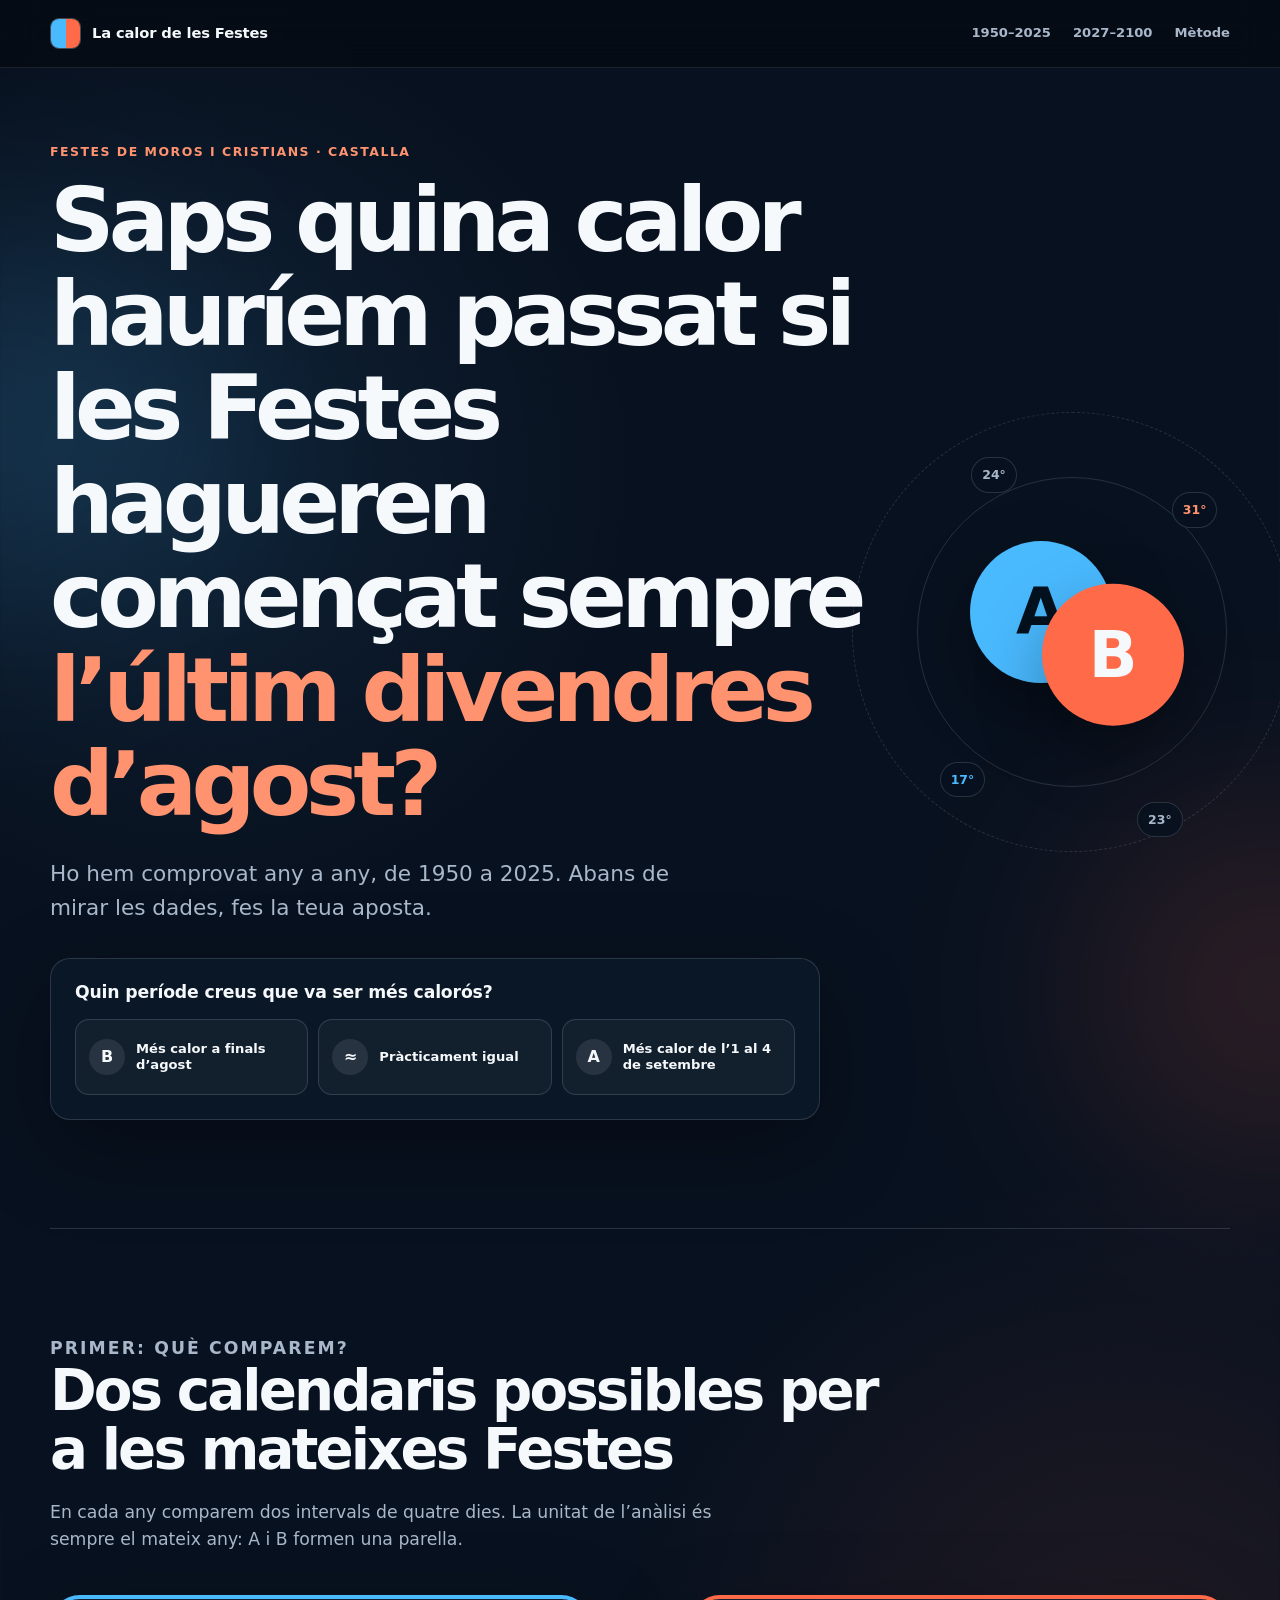
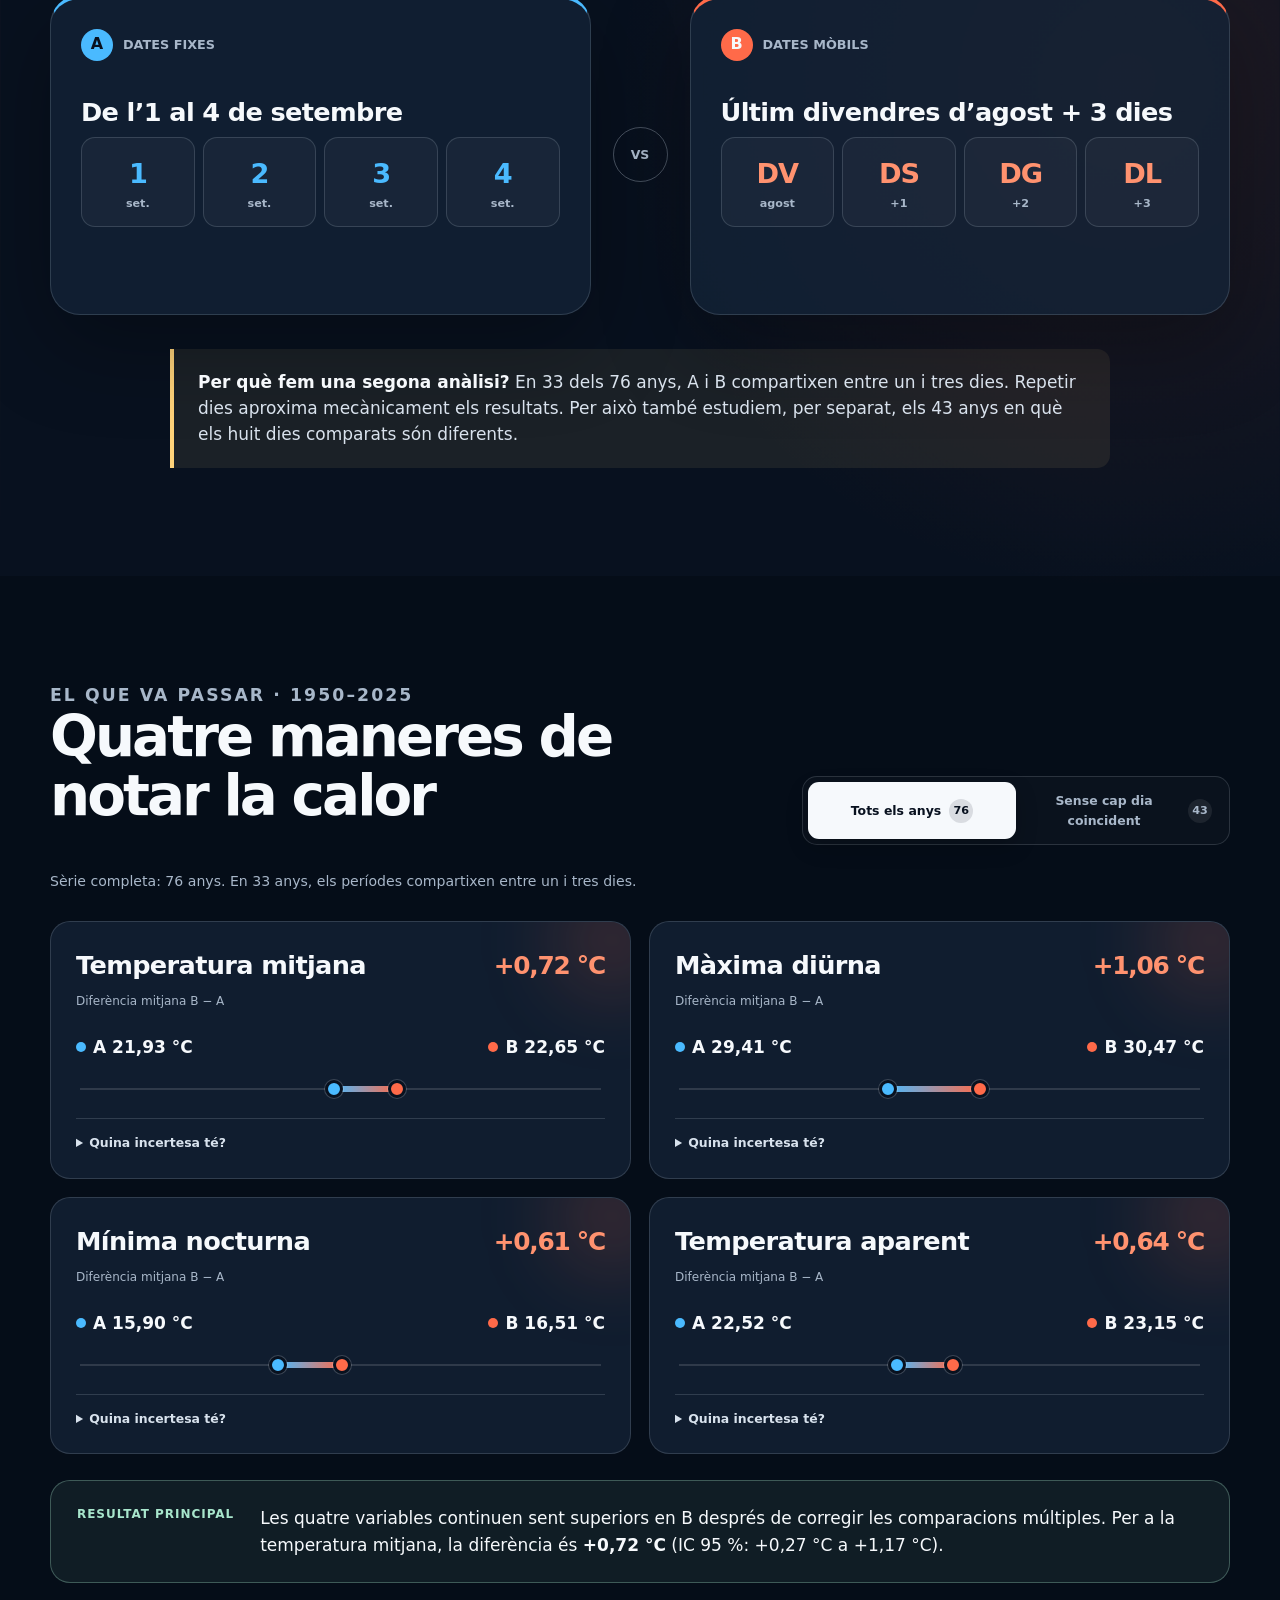
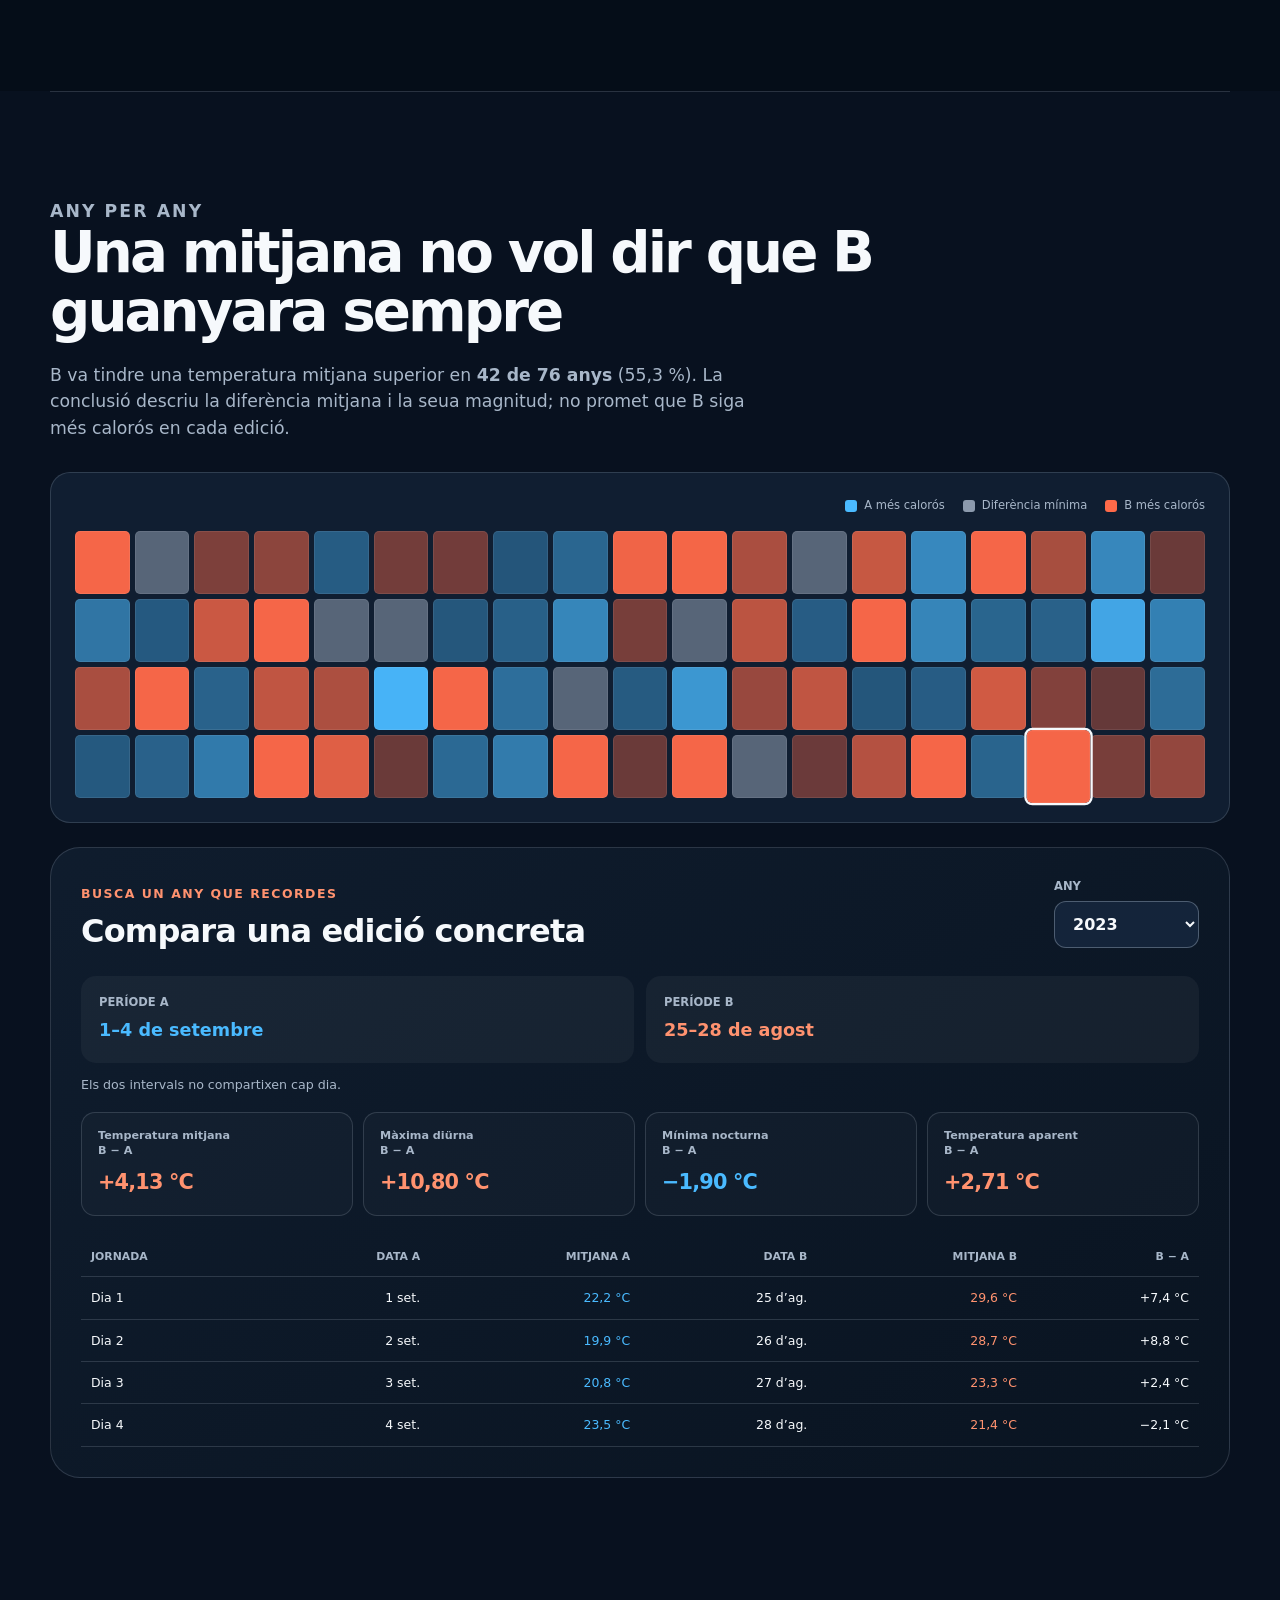
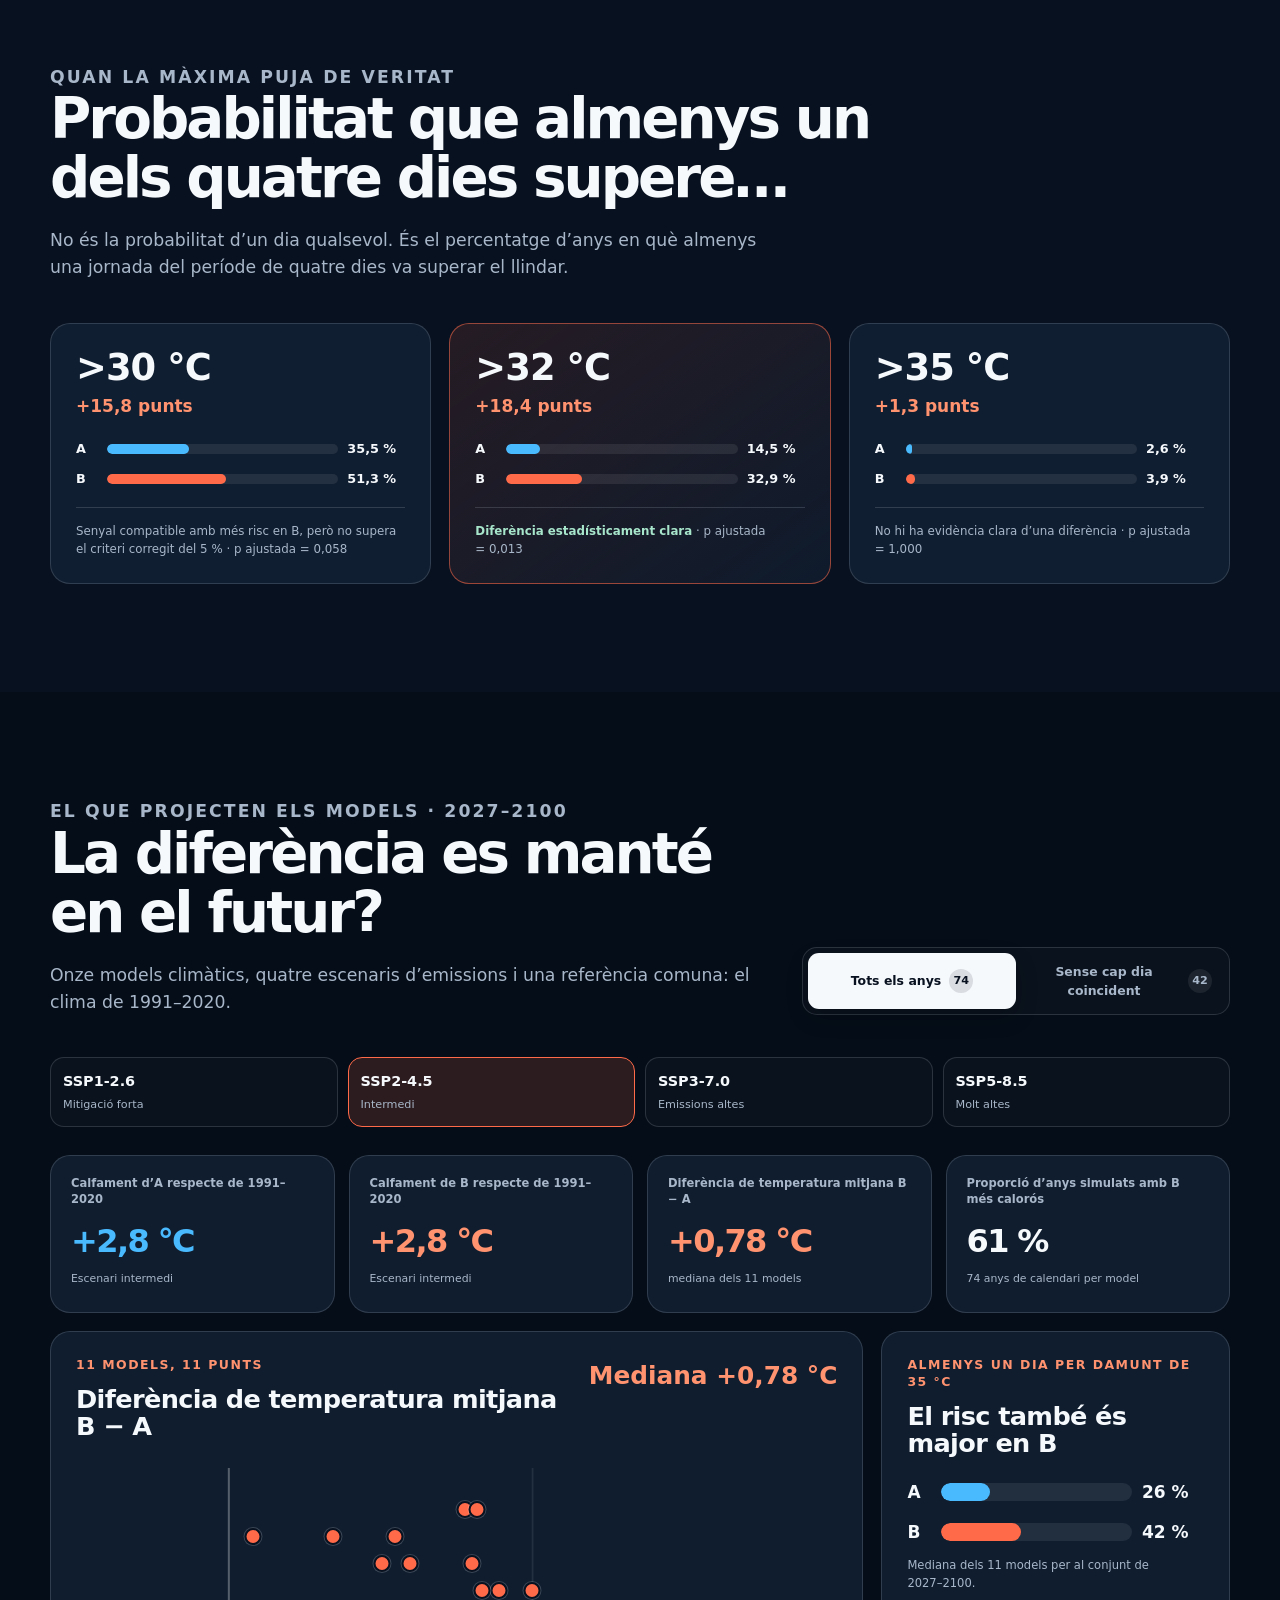
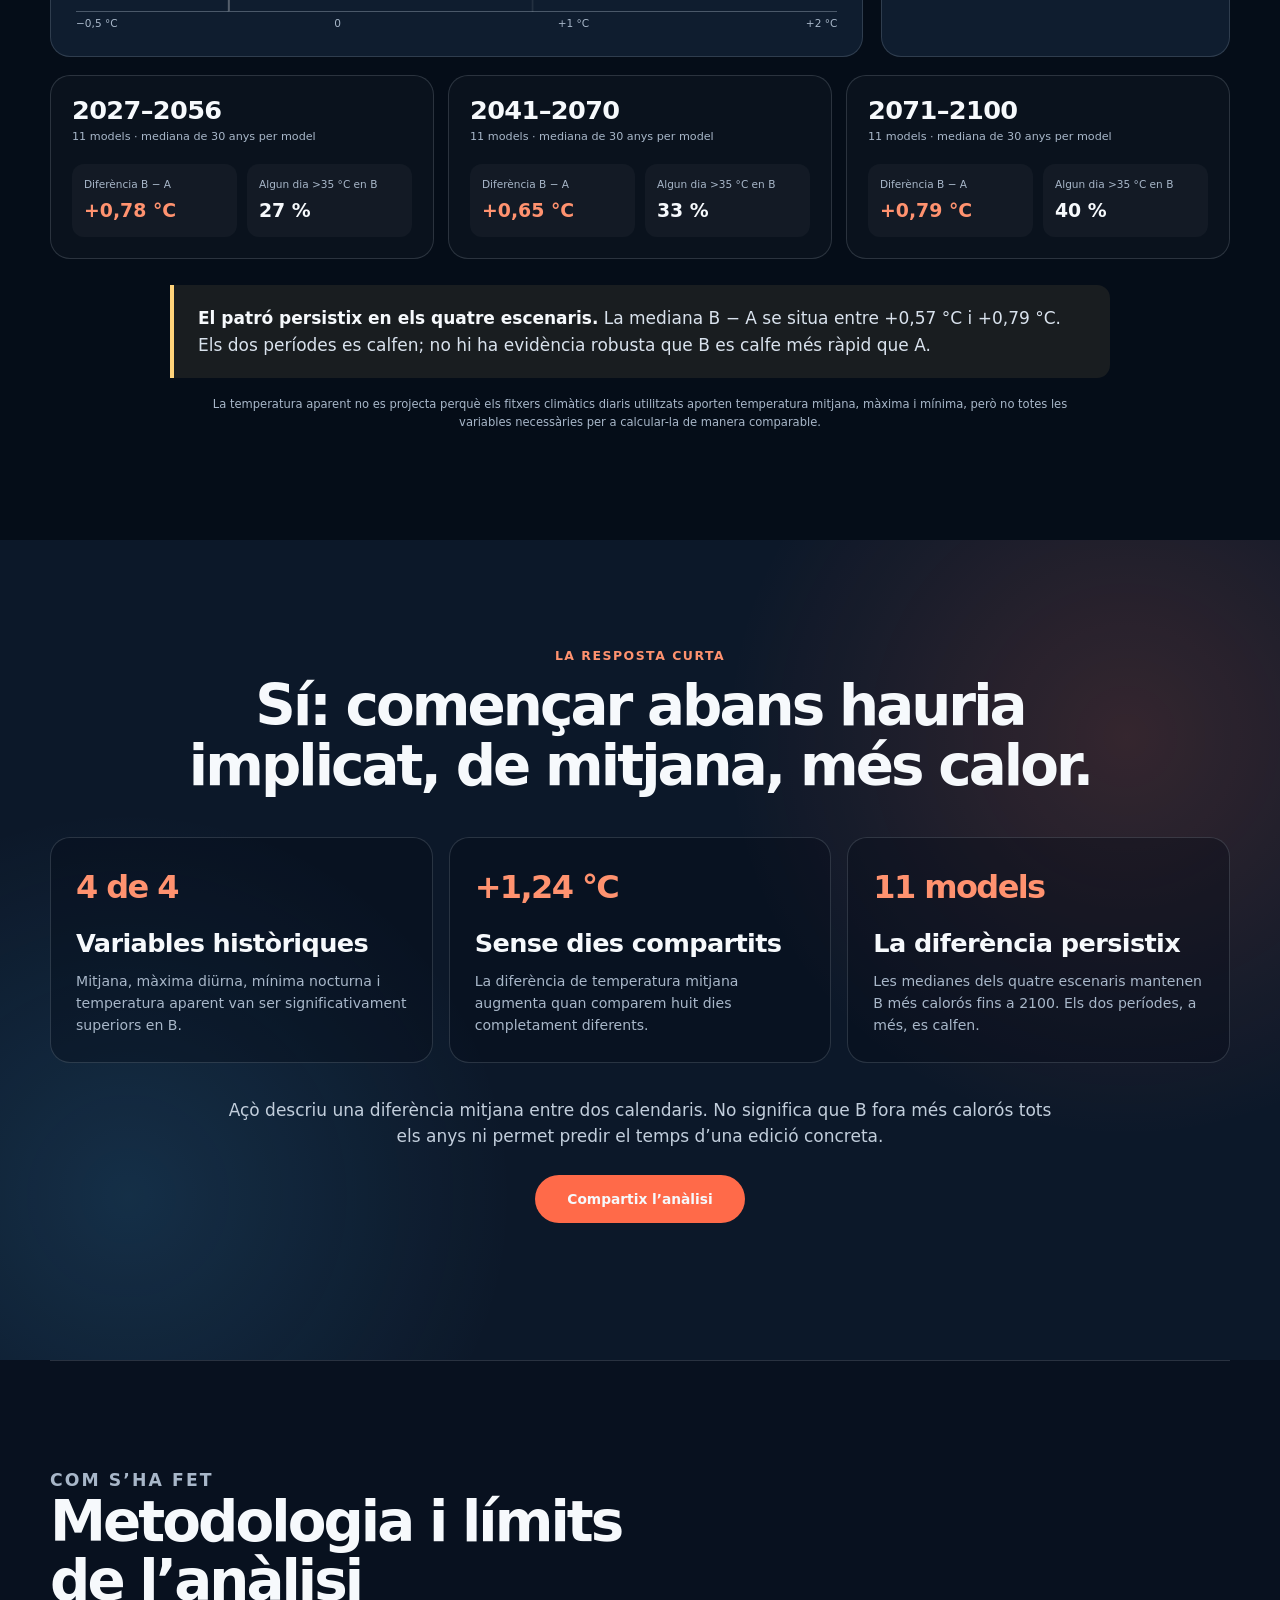
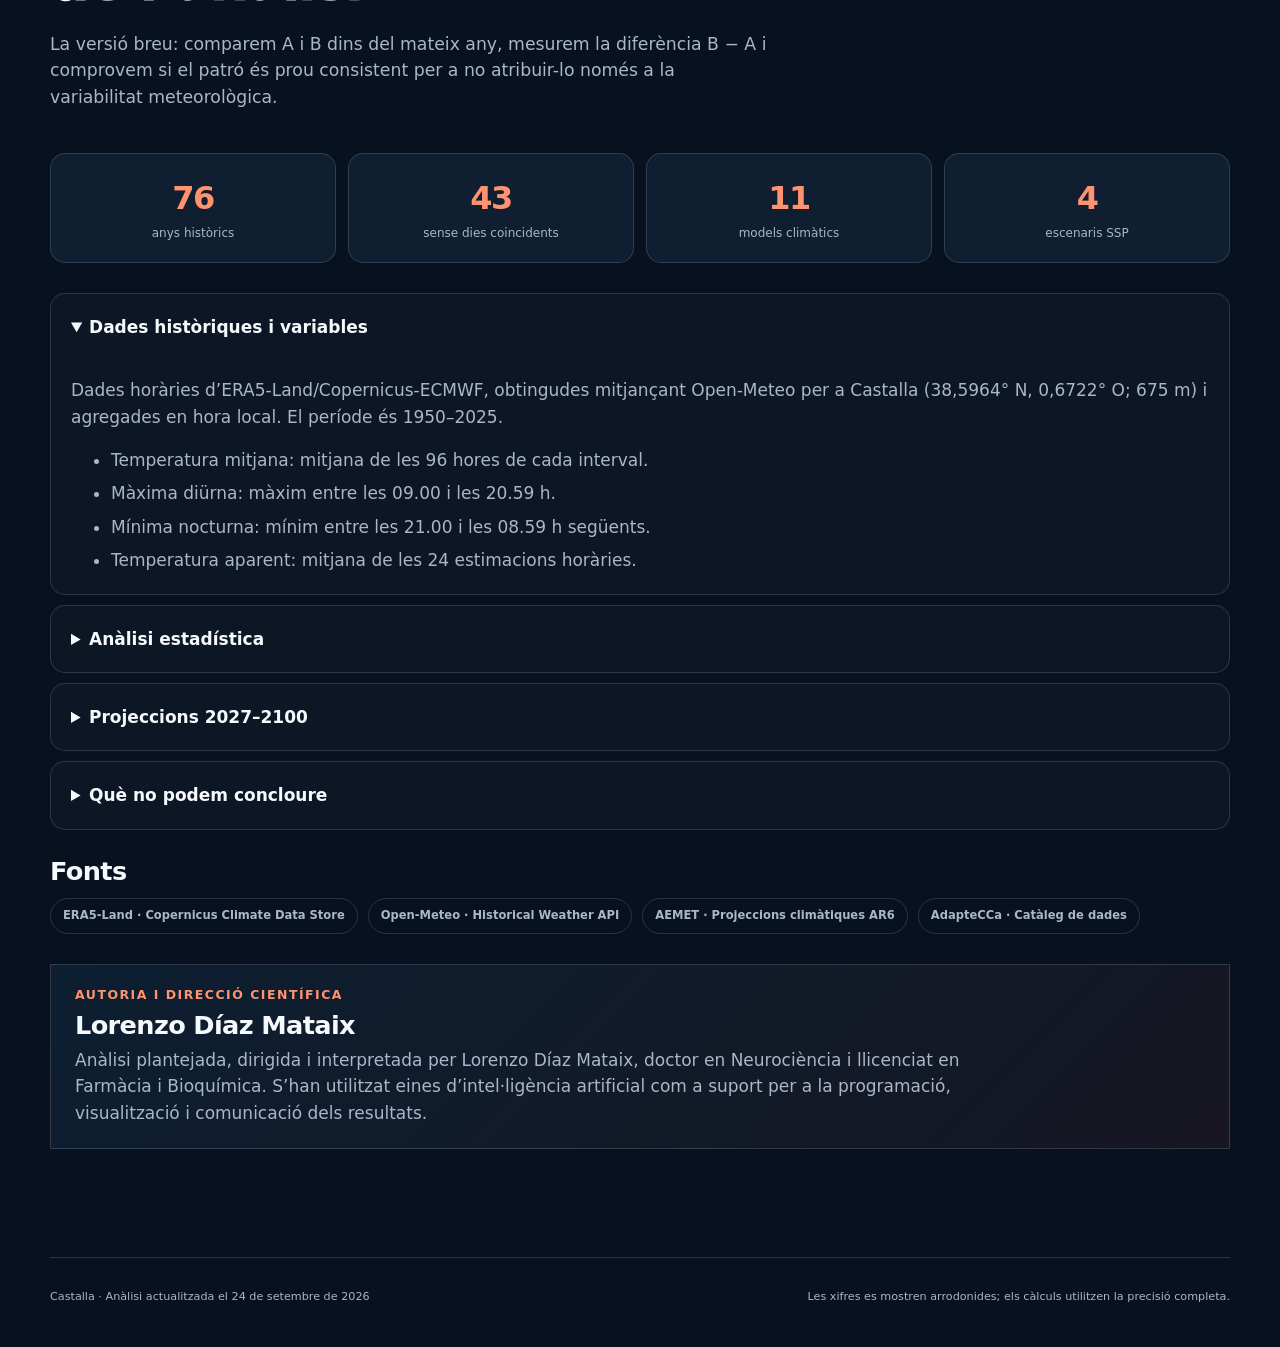
==== commit e350b85e: "Add scientific authorship and canonical public URL" ====
--- a/index.html
+++ b/index.html
@@ -14,7 +14,9 @@
       content="Quatre dies de calendari poden canviar la calor de les Festes? Descobrix les dades de 1950–2025 i les projeccions fins a 2100."
     />
     <meta property="og:type" content="website" />
+    <meta property="og:url" content="https://neurospeaker.github.io/calor-festes-castalla/" />
     <meta name="twitter:card" content="summary" />
+    <link rel="canonical" href="https://neurospeaker.github.io/calor-festes-castalla/" />
     <link
       rel="icon"
       type="image/svg+xml"
@@ -421,6 +423,17 @@
           <a href="https://www.aemet.es/es/serviciosclimaticos/cambio_climat/proyecciones-AR6" target="_blank" rel="noreferrer">AEMET · Projeccions climàtiques AR6</a>
           <a href="https://escenarios.adaptecca.es/thredds/catalog/catalog.html" target="_blank" rel="noreferrer">AdapteCCa · Catàleg de dades</a>
         </div>
+
+        <aside class="authorship" aria-labelledby="authorship-title">
+          <p class="eyebrow">Autoria i direcció científica</p>
+          <h3 id="authorship-title">Lorenzo Díaz Mataix</h3>
+          <p>
+            Anàlisi plantejada, dirigida i interpretada per Lorenzo Díaz Mataix,
+            doctor en Neurociència i llicenciat en Farmàcia i Bioquímica. S’han
+            utilitzat eines d’intel·ligència artificial com a suport per a la
+            programació, visualització i comunicació dels resultats.
+          </p>
+        </aside>
       </section>
     </main>
 
--- a/styles.css
+++ b/styles.css
@@ -1496,6 +1496,28 @@
   color: var(--text);
 }
 
+.authorship {
+  margin-top: 30px;
+  padding: 22px 24px;
+  border: 1px solid var(--line);
+  border-radius: var(--radius-small);
+  background: linear-gradient(135deg, rgba(73, 185, 255, 0.08), rgba(255, 104, 70, 0.06));
+}
+
+.authorship .eyebrow {
+  margin-bottom: 8px;
+}
+
+.authorship h3 {
+  margin: 0 0 8px;
+}
+
+.authorship p:last-child {
+  max-width: 900px;
+  margin: 0;
+  color: var(--muted);
+}
+
 footer {
   display: flex;
   flex-wrap: wrap;
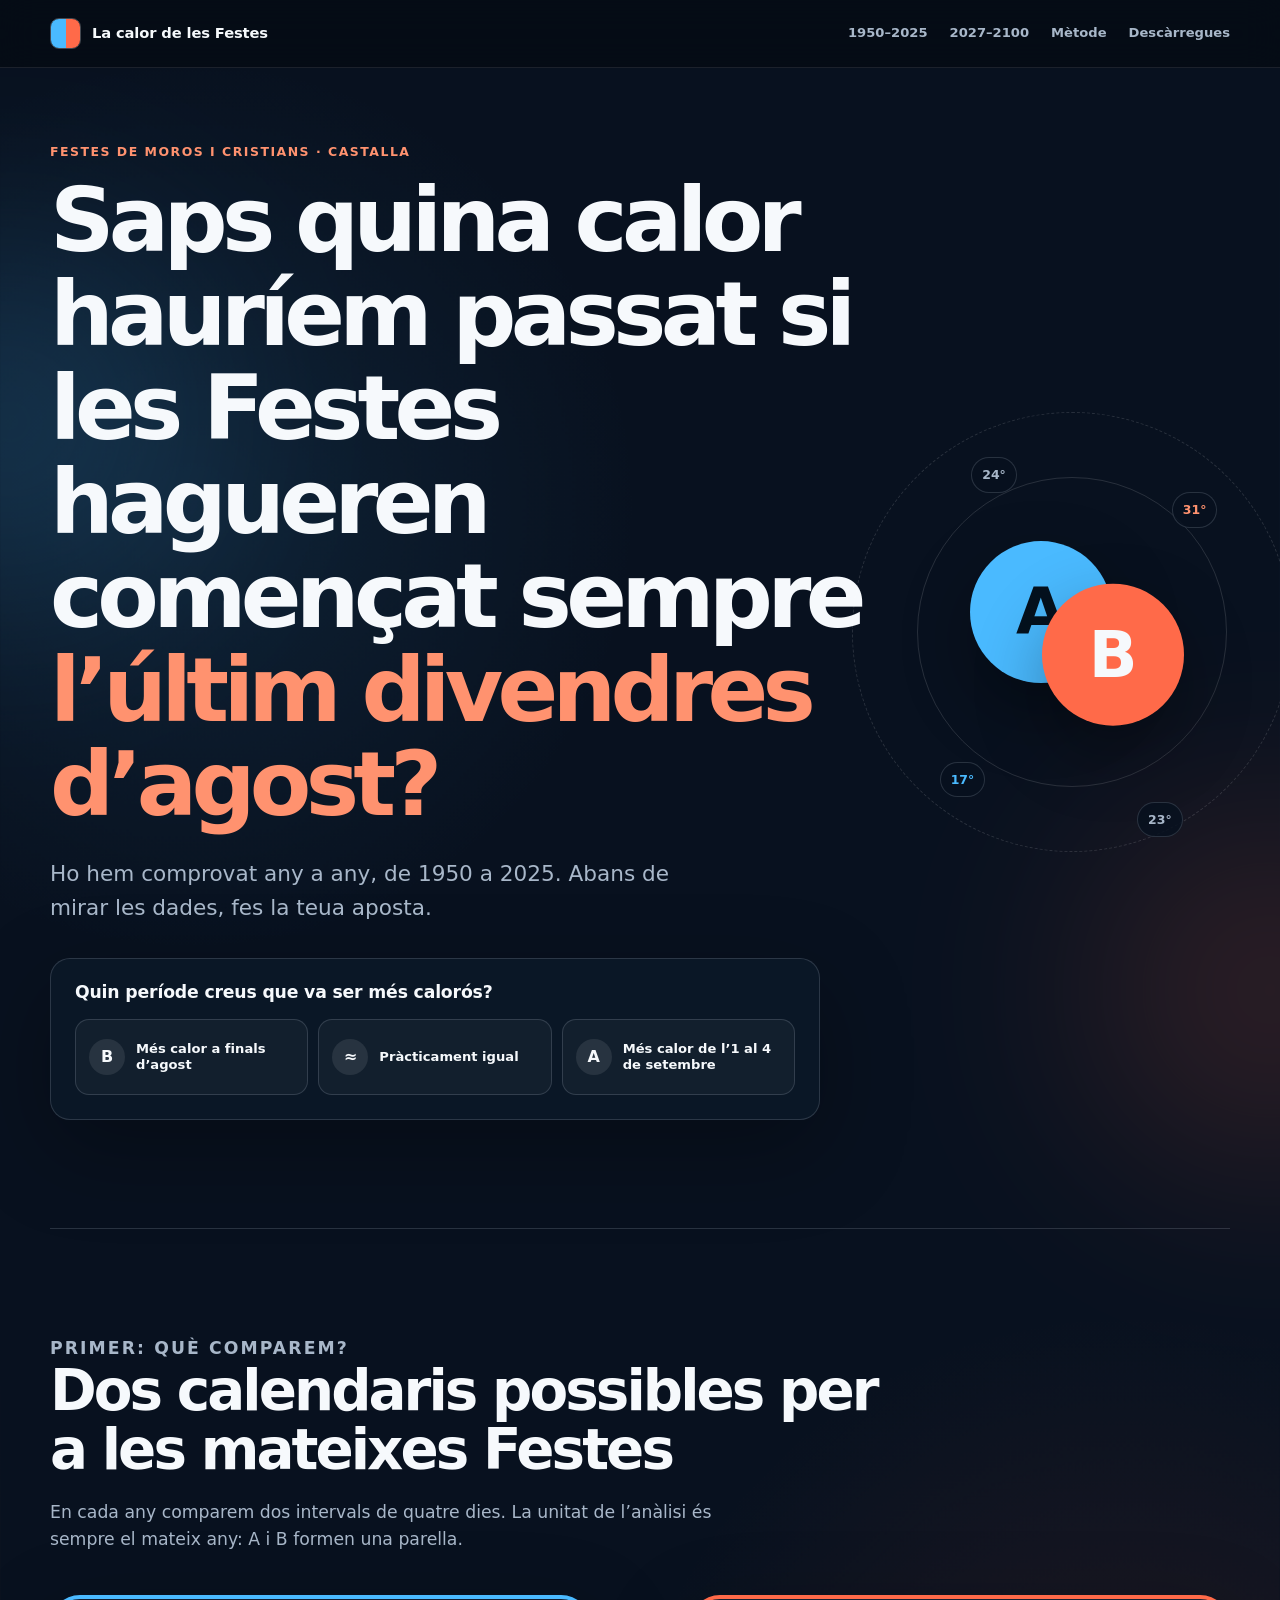
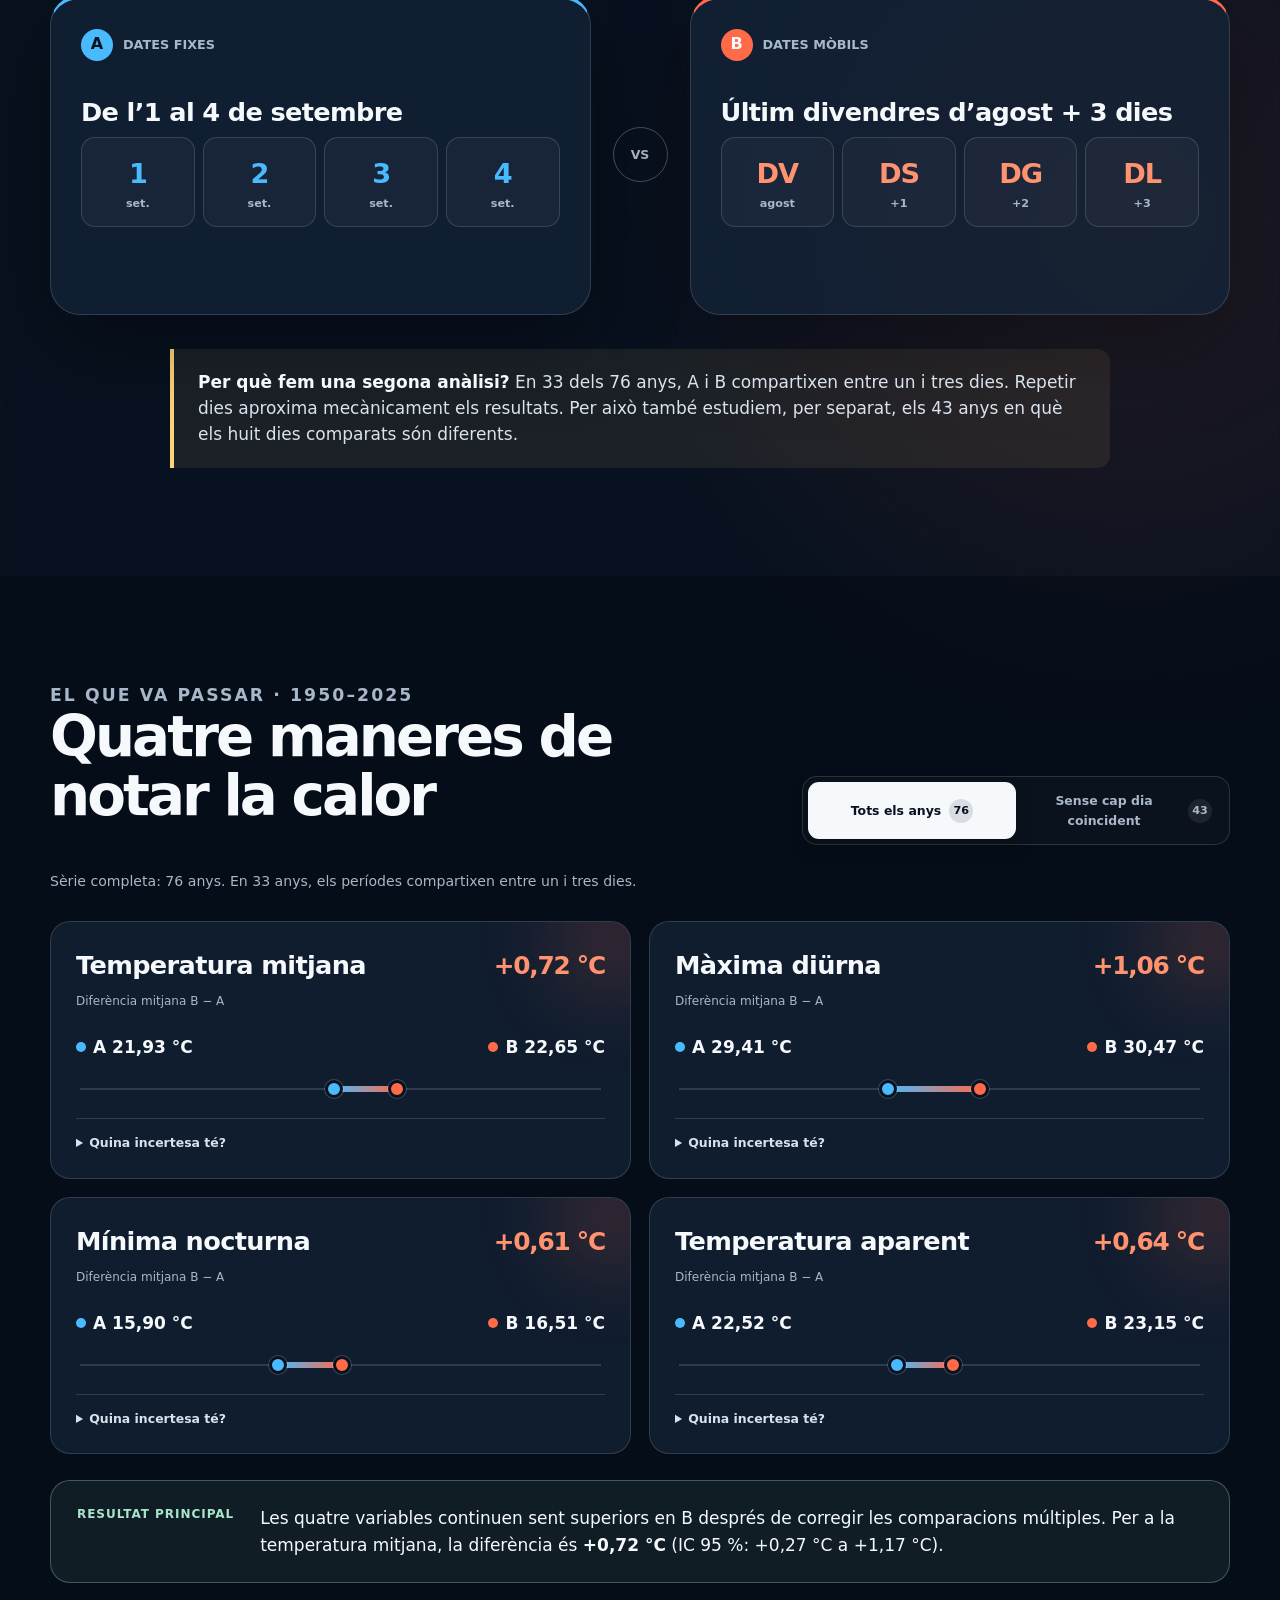
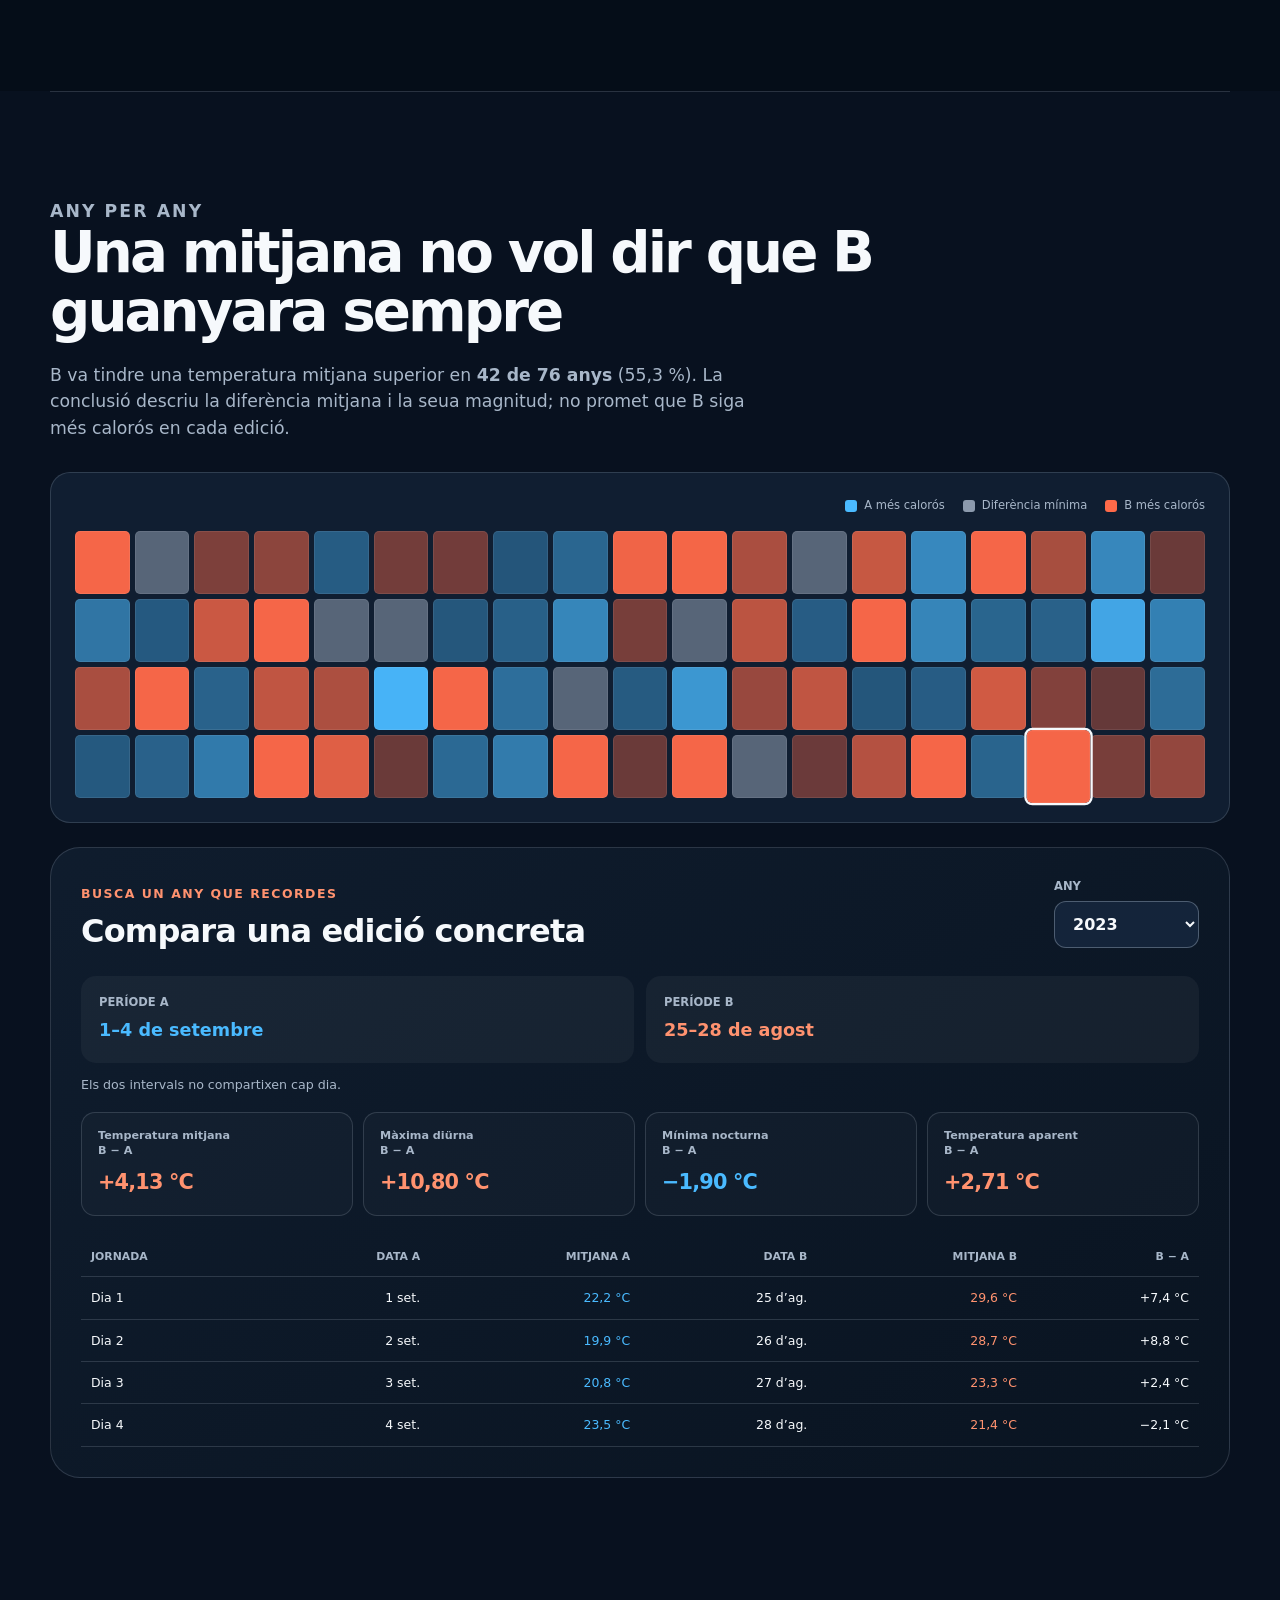
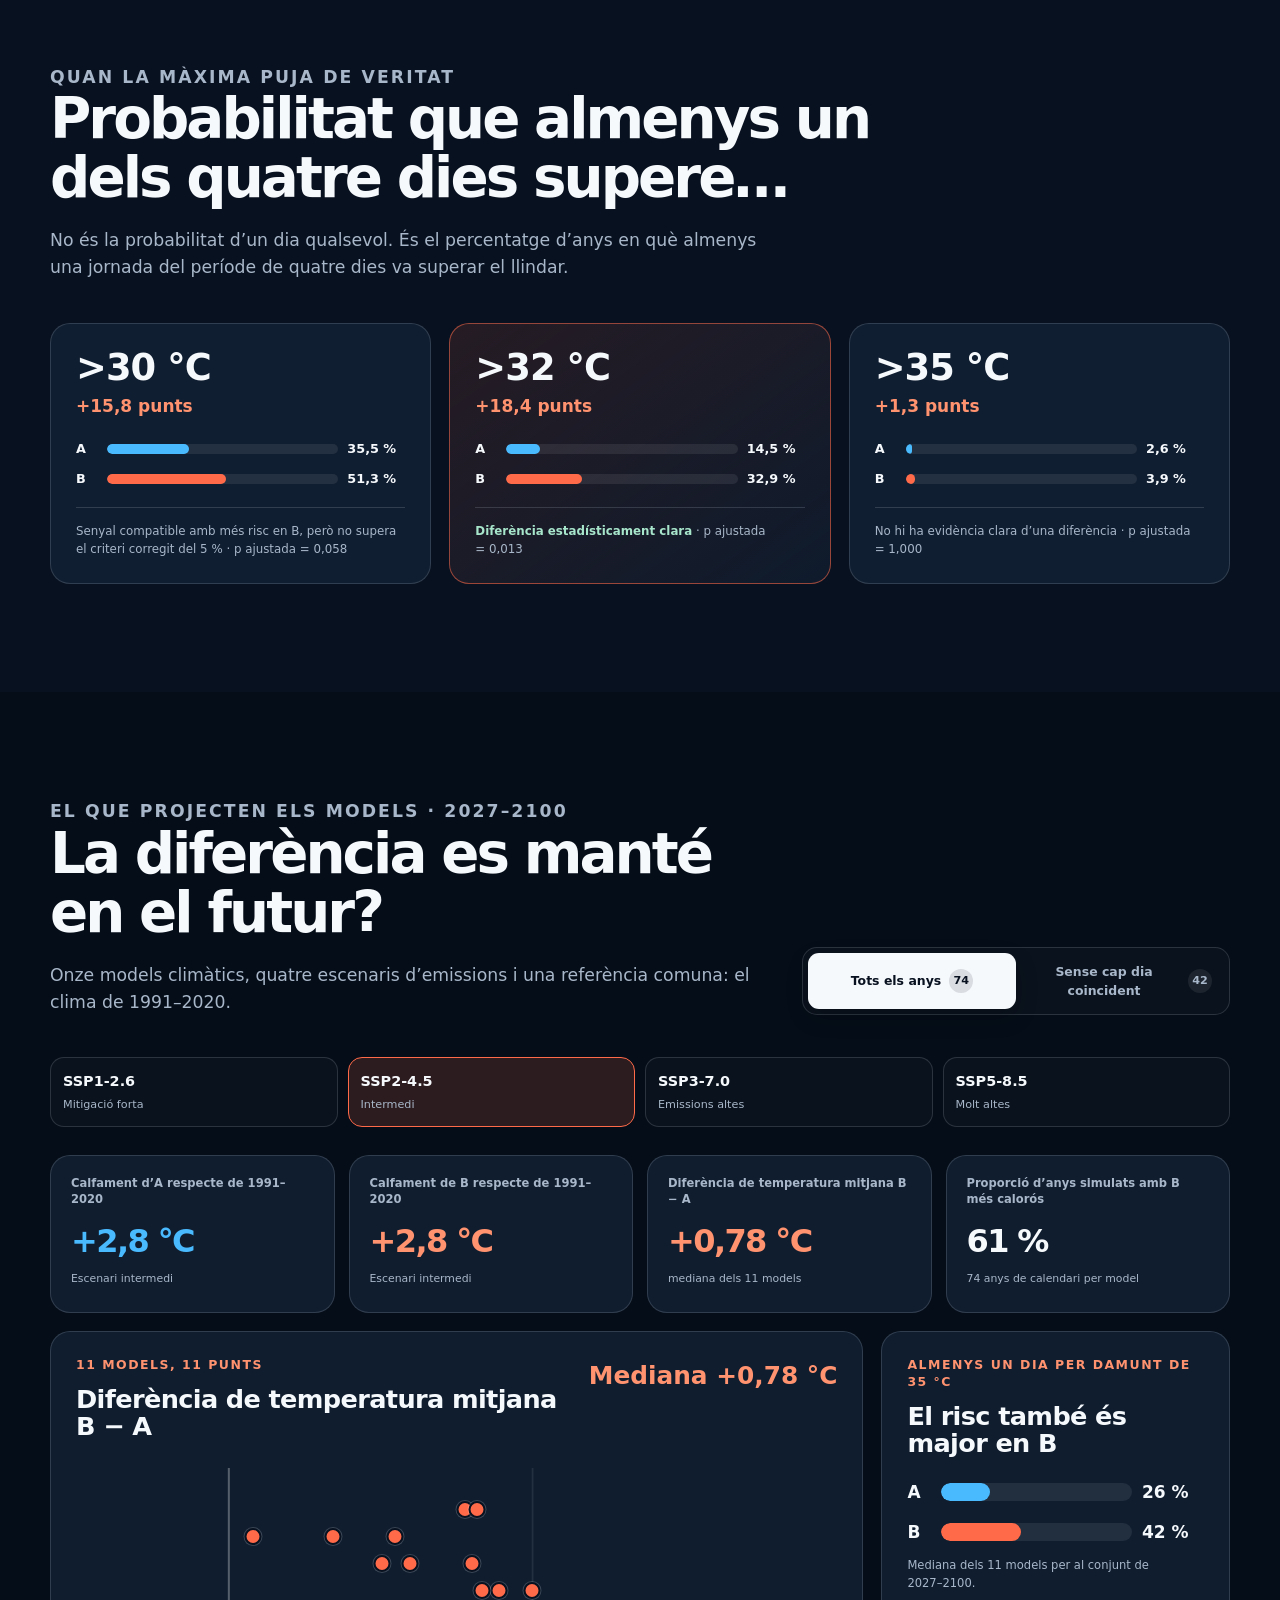
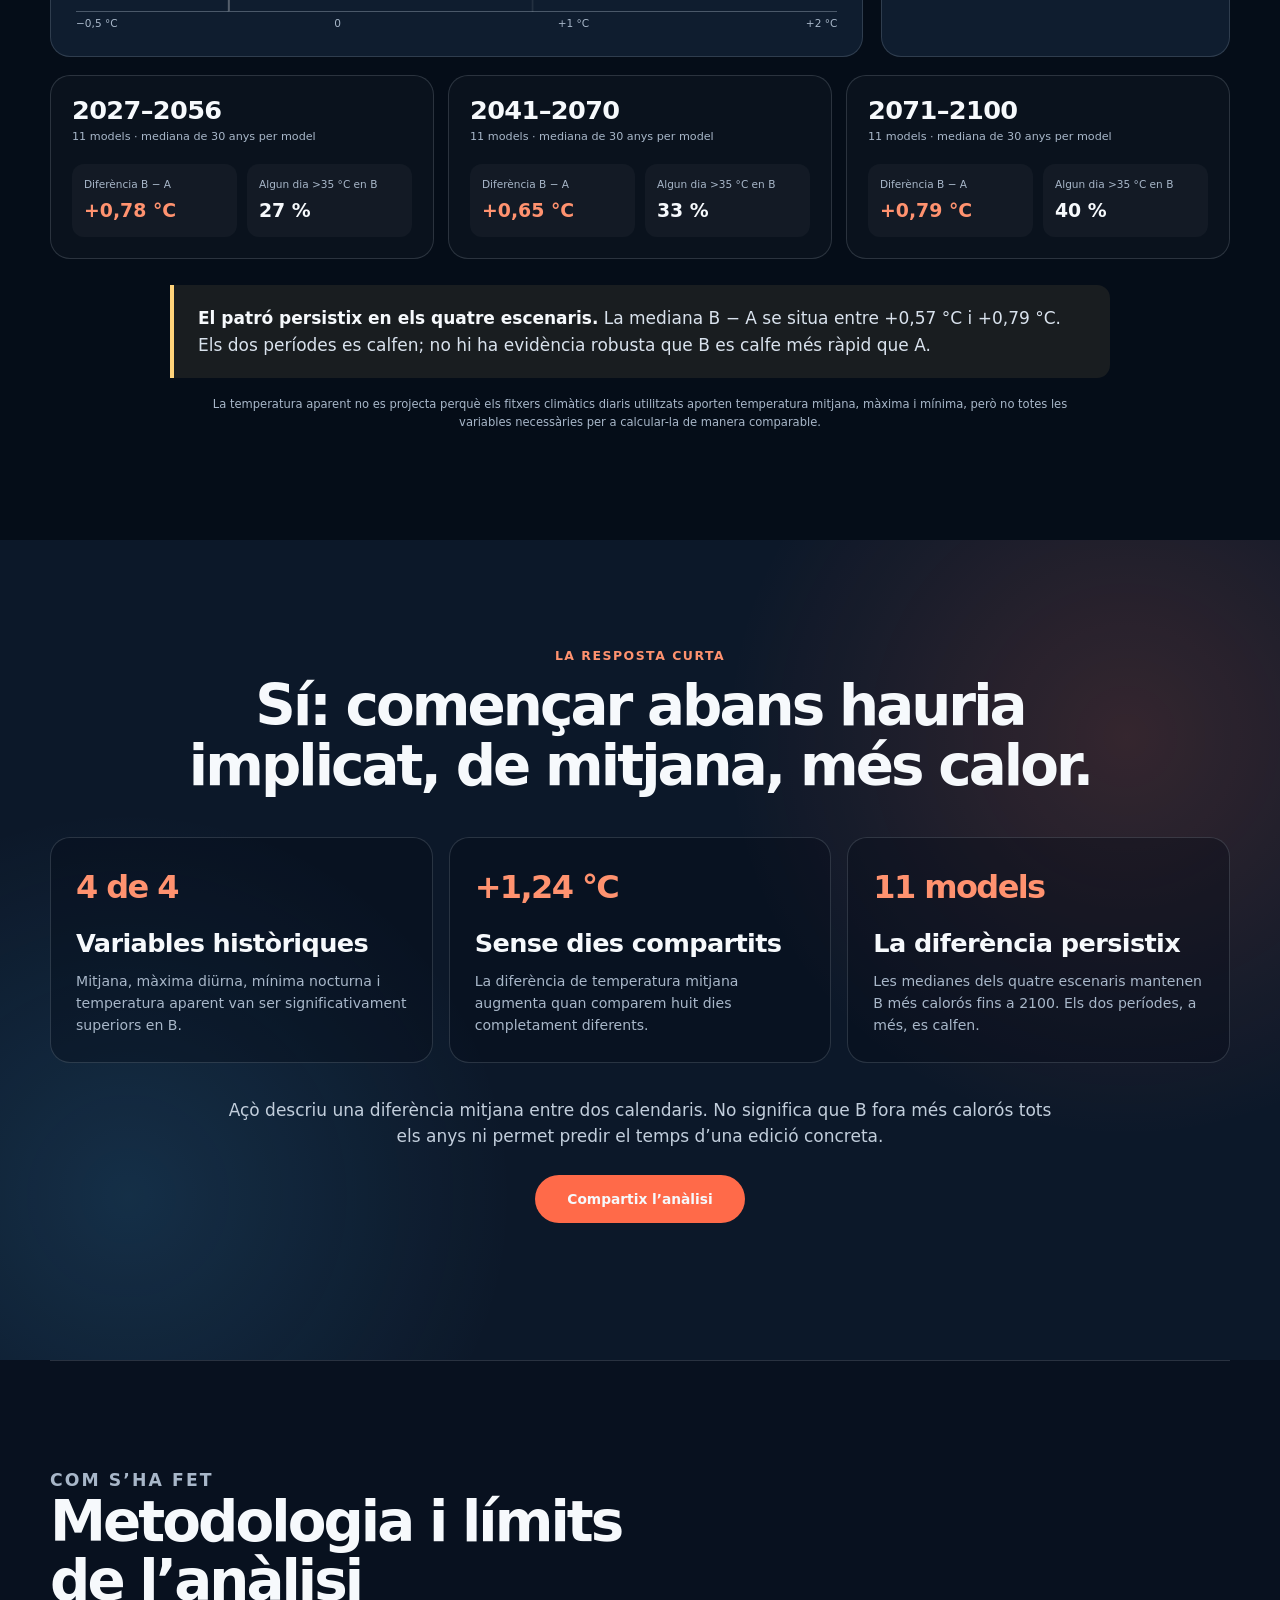
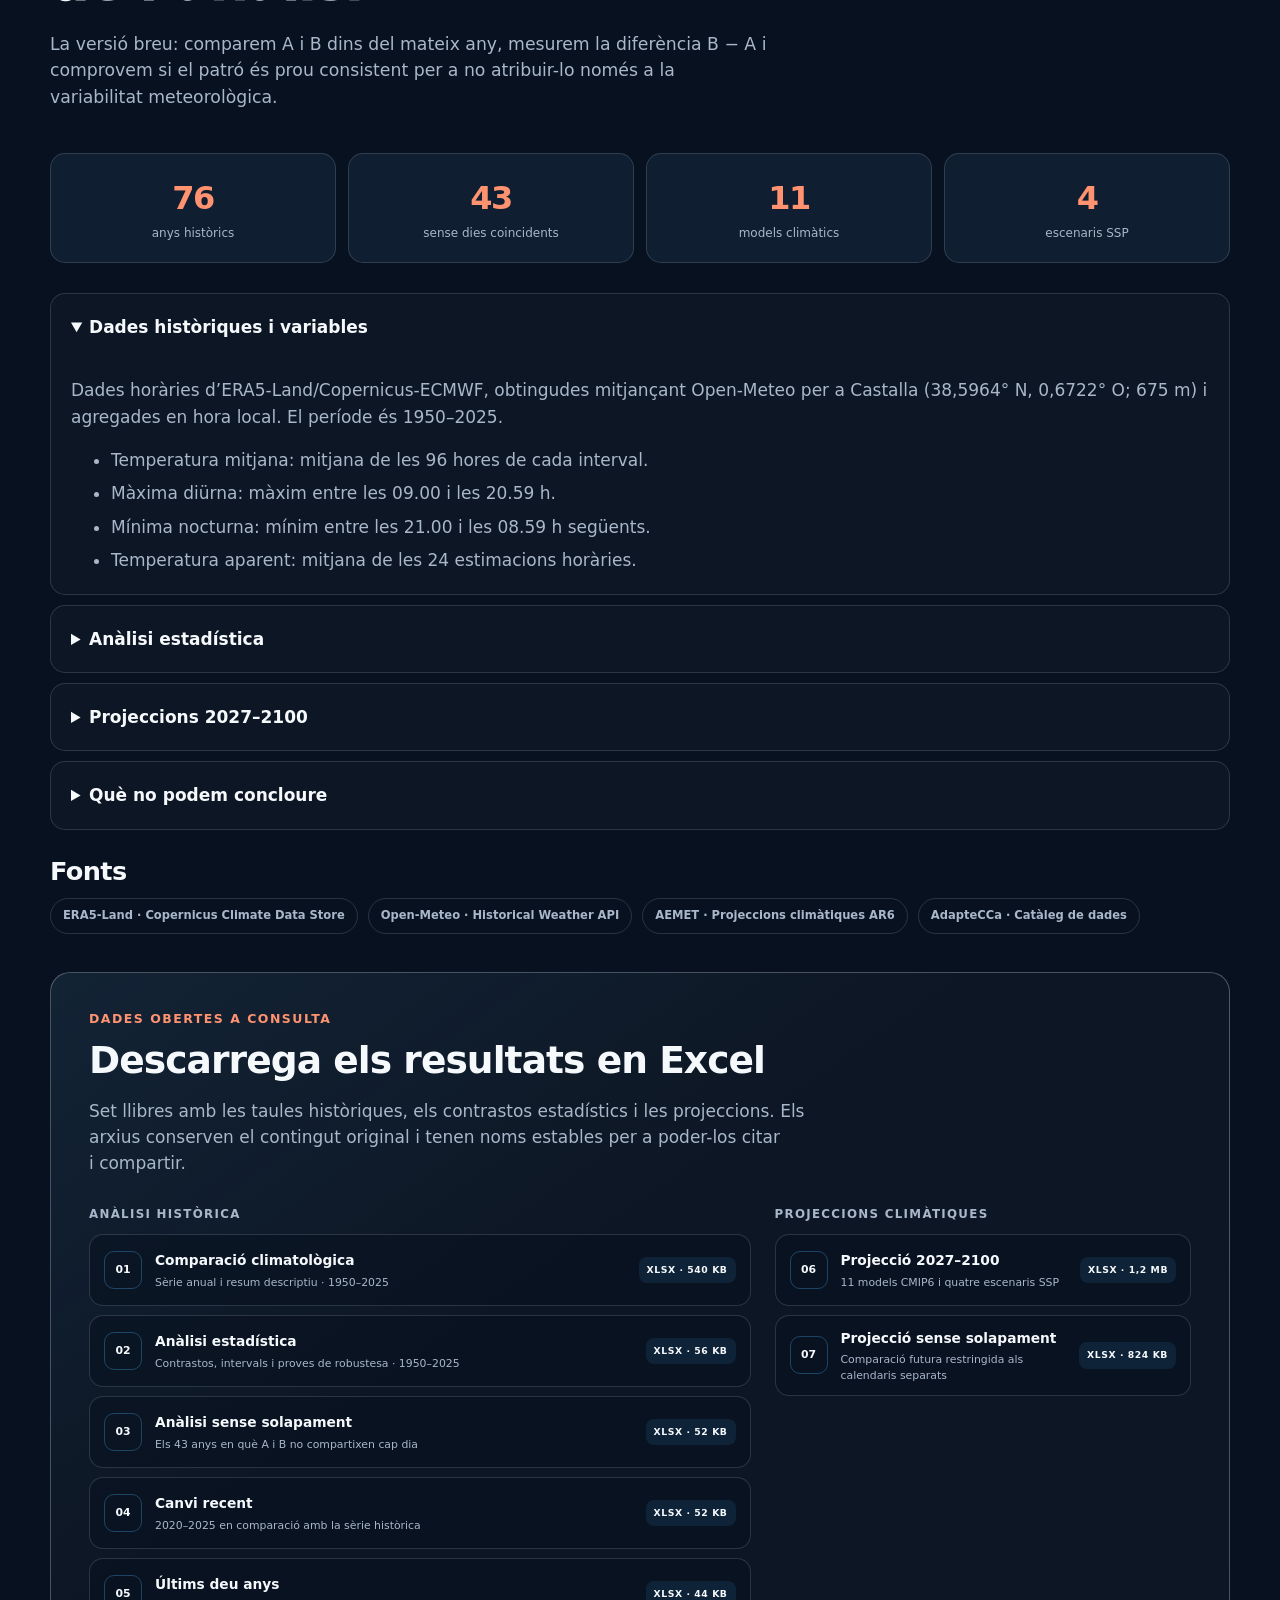
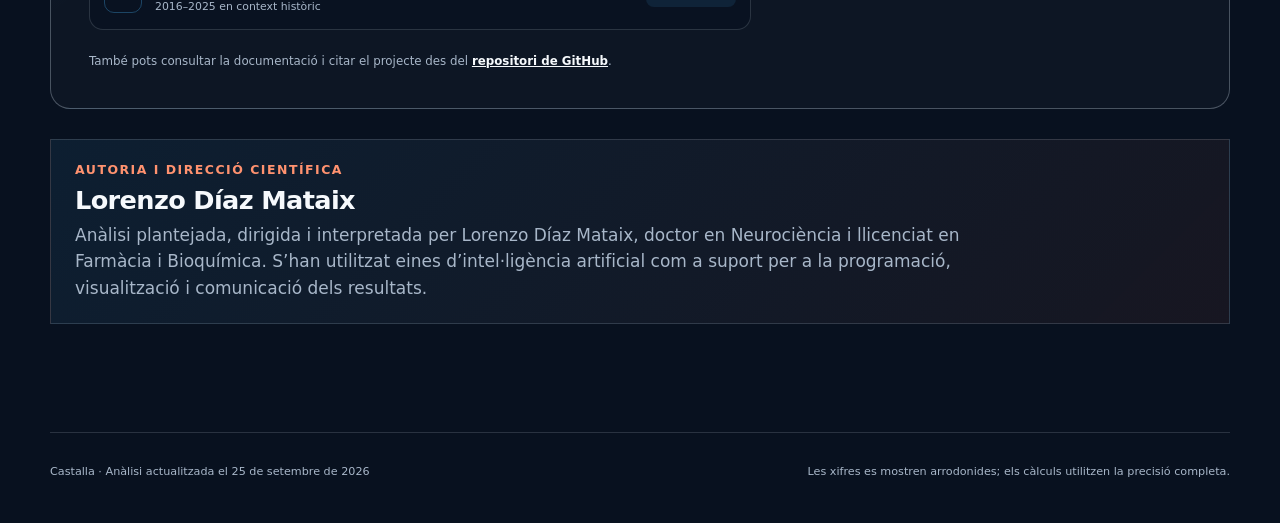
==== commit 20515fde: "Publish data downloads and project documentation Add a professional README and citation metadata, an" ====
--- a/index.html
+++ b/index.html
@@ -38,6 +38,7 @@
         <a href="#historia">1950–2025</a>
         <a href="#futur">2027–2100</a>
         <a href="#metode">Mètode</a>
+        <a href="#descarregues">Descàrregues</a>
       </nav>
     </header>
 
@@ -424,6 +425,72 @@
           <a href="https://escenarios.adaptecca.es/thredds/catalog/catalog.html" target="_blank" rel="noreferrer">AdapteCCa · Catàleg de dades</a>
         </div>
 
+        <section class="downloads-panel" id="descarregues" aria-labelledby="downloads-title">
+          <div class="downloads-intro">
+            <p class="eyebrow">Dades obertes a consulta</p>
+            <h3 id="downloads-title">Descarrega els resultats en Excel</h3>
+            <p>
+              Set llibres amb les taules històriques, els contrastos estadístics i
+              les projeccions. Els arxius conserven el contingut original i tenen
+              noms estables per a poder-los citar i compartir.
+            </p>
+          </div>
+
+          <div class="download-groups">
+            <section class="download-group" aria-labelledby="downloads-historic-title">
+              <h4 id="downloads-historic-title">Anàlisi històrica</h4>
+              <div class="download-list">
+                <a class="download-item" href="descarregues/historic/01_comparacio_climatologica_1950_2025.xlsx" download>
+                  <span class="download-number">01</span>
+                  <span class="download-copy"><strong>Comparació climatològica</strong><small>Sèrie anual i resum descriptiu · 1950–2025</small></span>
+                  <span class="download-format">XLSX · 540 KB</span>
+                </a>
+                <a class="download-item" href="descarregues/historic/02_analisi_estadistica_1950_2025.xlsx" download>
+                  <span class="download-number">02</span>
+                  <span class="download-copy"><strong>Anàlisi estadística</strong><small>Contrastos, intervals i proves de robustesa · 1950–2025</small></span>
+                  <span class="download-format">XLSX · 56 KB</span>
+                </a>
+                <a class="download-item" href="descarregues/historic/03_analisi_estadistica_sense_solapament_1950_2025.xlsx" download>
+                  <span class="download-number">03</span>
+                  <span class="download-copy"><strong>Anàlisi sense solapament</strong><small>Els 43 anys en què A i B no compartixen cap dia</small></span>
+                  <span class="download-format">XLSX · 52 KB</span>
+                </a>
+                <a class="download-item" href="descarregues/historic/04_canvi_recent_2020_2025_vs_1950_2025.xlsx" download>
+                  <span class="download-number">04</span>
+                  <span class="download-copy"><strong>Canvi recent</strong><small>2020–2025 en comparació amb la sèrie històrica</small></span>
+                  <span class="download-format">XLSX · 52 KB</span>
+                </a>
+                <a class="download-item" href="descarregues/historic/05_ultims_10_anys_2016_2025_vs_1950_2025.xlsx" download>
+                  <span class="download-number">05</span>
+                  <span class="download-copy"><strong>Últims deu anys</strong><small>2016–2025 en context històric</small></span>
+                  <span class="download-format">XLSX · 44 KB</span>
+                </a>
+              </div>
+            </section>
+
+            <section class="download-group" aria-labelledby="downloads-projections-title">
+              <h4 id="downloads-projections-title">Projeccions climàtiques</h4>
+              <div class="download-list">
+                <a class="download-item" href="descarregues/projeccions/06_projeccio_climatica_2027_2100.xlsx" download>
+                  <span class="download-number">06</span>
+                  <span class="download-copy"><strong>Projecció 2027–2100</strong><small>11 models CMIP6 i quatre escenaris SSP</small></span>
+                  <span class="download-format">XLSX · 1,2 MB</span>
+                </a>
+                <a class="download-item" href="descarregues/projeccions/07_projeccio_climatica_2027_2100_sense_solapament.xlsx" download>
+                  <span class="download-number">07</span>
+                  <span class="download-copy"><strong>Projecció sense solapament</strong><small>Comparació futura restringida als calendaris separats</small></span>
+                  <span class="download-format">XLSX · 824 KB</span>
+                </a>
+              </div>
+            </section>
+          </div>
+
+          <p class="downloads-note">
+            També pots consultar la documentació i citar el projecte des del
+            <a href="https://github.com/neurospeaker/calor-festes-castalla" target="_blank" rel="noreferrer">repositori de GitHub</a>.
+          </p>
+        </section>
+
         <aside class="authorship" aria-labelledby="authorship-title">
           <p class="eyebrow">Autoria i direcció científica</p>
           <h3 id="authorship-title">Lorenzo Díaz Mataix</h3>
@@ -438,7 +505,7 @@
     </main>
 
     <footer>
-      <p>Castalla · Anàlisi actualitzada el 24 de setembre de 2026</p>
+      <p>Castalla · Anàlisi actualitzada el 25 de setembre de 2026</p>
       <p>Les xifres es mostren arrodonides; els càlculs utilitzen la precisió completa.</p>
     </footer>
 
--- a/styles.css
+++ b/styles.css
@@ -1496,6 +1496,122 @@
   color: var(--text);
 }
 
+.downloads-panel {
+  scroll-margin-top: 88px;
+  margin-top: 38px;
+  padding: clamp(22px, 4vw, 38px);
+  border: 1px solid var(--line-strong);
+  border-radius: var(--radius);
+  background:
+    linear-gradient(145deg, rgba(73, 185, 255, 0.08), transparent 42%),
+    rgba(255, 255, 255, 0.025);
+}
+
+.downloads-intro {
+  max-width: 760px;
+}
+
+.downloads-intro h3 {
+  margin: 7px 0 10px;
+  font-size: clamp(1.6rem, 4vw, 2.35rem);
+  line-height: 1.08;
+}
+
+.downloads-intro > p:last-child,
+.downloads-note {
+  color: var(--muted);
+}
+
+.download-groups {
+  display: grid;
+  grid-template-columns: minmax(0, 1.35fr) minmax(280px, 0.85fr);
+  gap: 24px;
+  margin-top: 28px;
+}
+
+.download-group h4 {
+  margin: 0 0 11px;
+  color: var(--muted);
+  font-size: 0.74rem;
+  letter-spacing: 0.11em;
+  text-transform: uppercase;
+}
+
+.download-list {
+  display: grid;
+  gap: 9px;
+}
+
+.download-item {
+  display: grid;
+  grid-template-columns: 38px minmax(0, 1fr) auto;
+  gap: 13px;
+  align-items: center;
+  min-height: 72px;
+  padding: 12px 14px;
+  border: 1px solid var(--line);
+  border-radius: 14px;
+  background: rgba(8, 17, 31, 0.55);
+  color: var(--text);
+  text-decoration: none;
+  transition: border-color 160ms ease, transform 160ms ease, background 160ms ease;
+}
+
+.download-item:hover {
+  transform: translateY(-2px);
+  border-color: var(--line-strong);
+  background: rgba(15, 30, 51, 0.82);
+}
+
+.download-number {
+  display: grid;
+  place-items: center;
+  width: 38px;
+  height: 38px;
+  border: 1px solid rgba(73, 185, 255, 0.3);
+  border-radius: 10px;
+  color: var(--blue);
+  font-size: 0.68rem;
+  font-weight: 900;
+}
+
+.download-copy {
+  display: grid;
+  gap: 3px;
+  min-width: 0;
+}
+
+.download-copy strong {
+  font-size: 0.86rem;
+}
+
+.download-copy small {
+  color: var(--muted);
+  font-size: 0.68rem;
+  line-height: 1.4;
+}
+
+.download-format {
+  padding: 6px 8px;
+  border-radius: 8px;
+  background: rgba(73, 185, 255, 0.1);
+  color: var(--blue);
+  font-size: 0.58rem;
+  font-weight: 900;
+  letter-spacing: 0.06em;
+  white-space: nowrap;
+}
+
+.downloads-note {
+  margin: 22px 0 0;
+  font-size: 0.74rem;
+}
+
+.downloads-note a {
+  color: var(--text);
+  font-weight: 800;
+}
+
 .authorship {
   margin-top: 30px;
   padding: 22px 24px;
@@ -1594,6 +1710,10 @@
   .year-ribbon {
     grid-template-columns: repeat(13, minmax(0, 1fr));
   }
+
+  .download-groups {
+    grid-template-columns: 1fr;
+  }
 }
 
 @media (max-width: 760px) {
@@ -1736,6 +1856,15 @@
     grid-template-columns: repeat(2, minmax(0, 1fr));
   }
 
+  .download-item {
+    grid-template-columns: 38px minmax(0, 1fr);
+  }
+
+  .download-format {
+    grid-column: 2;
+    justify-self: start;
+  }
+
   footer {
     display: block;
     width: calc(100% - 28px);
@@ -1748,6 +1877,10 @@
 
 @media (max-width: 430px) {
   .section-nav a:first-child {
+    display: none;
+  }
+
+  .section-nav a:nth-child(2) {
     display: none;
   }
 
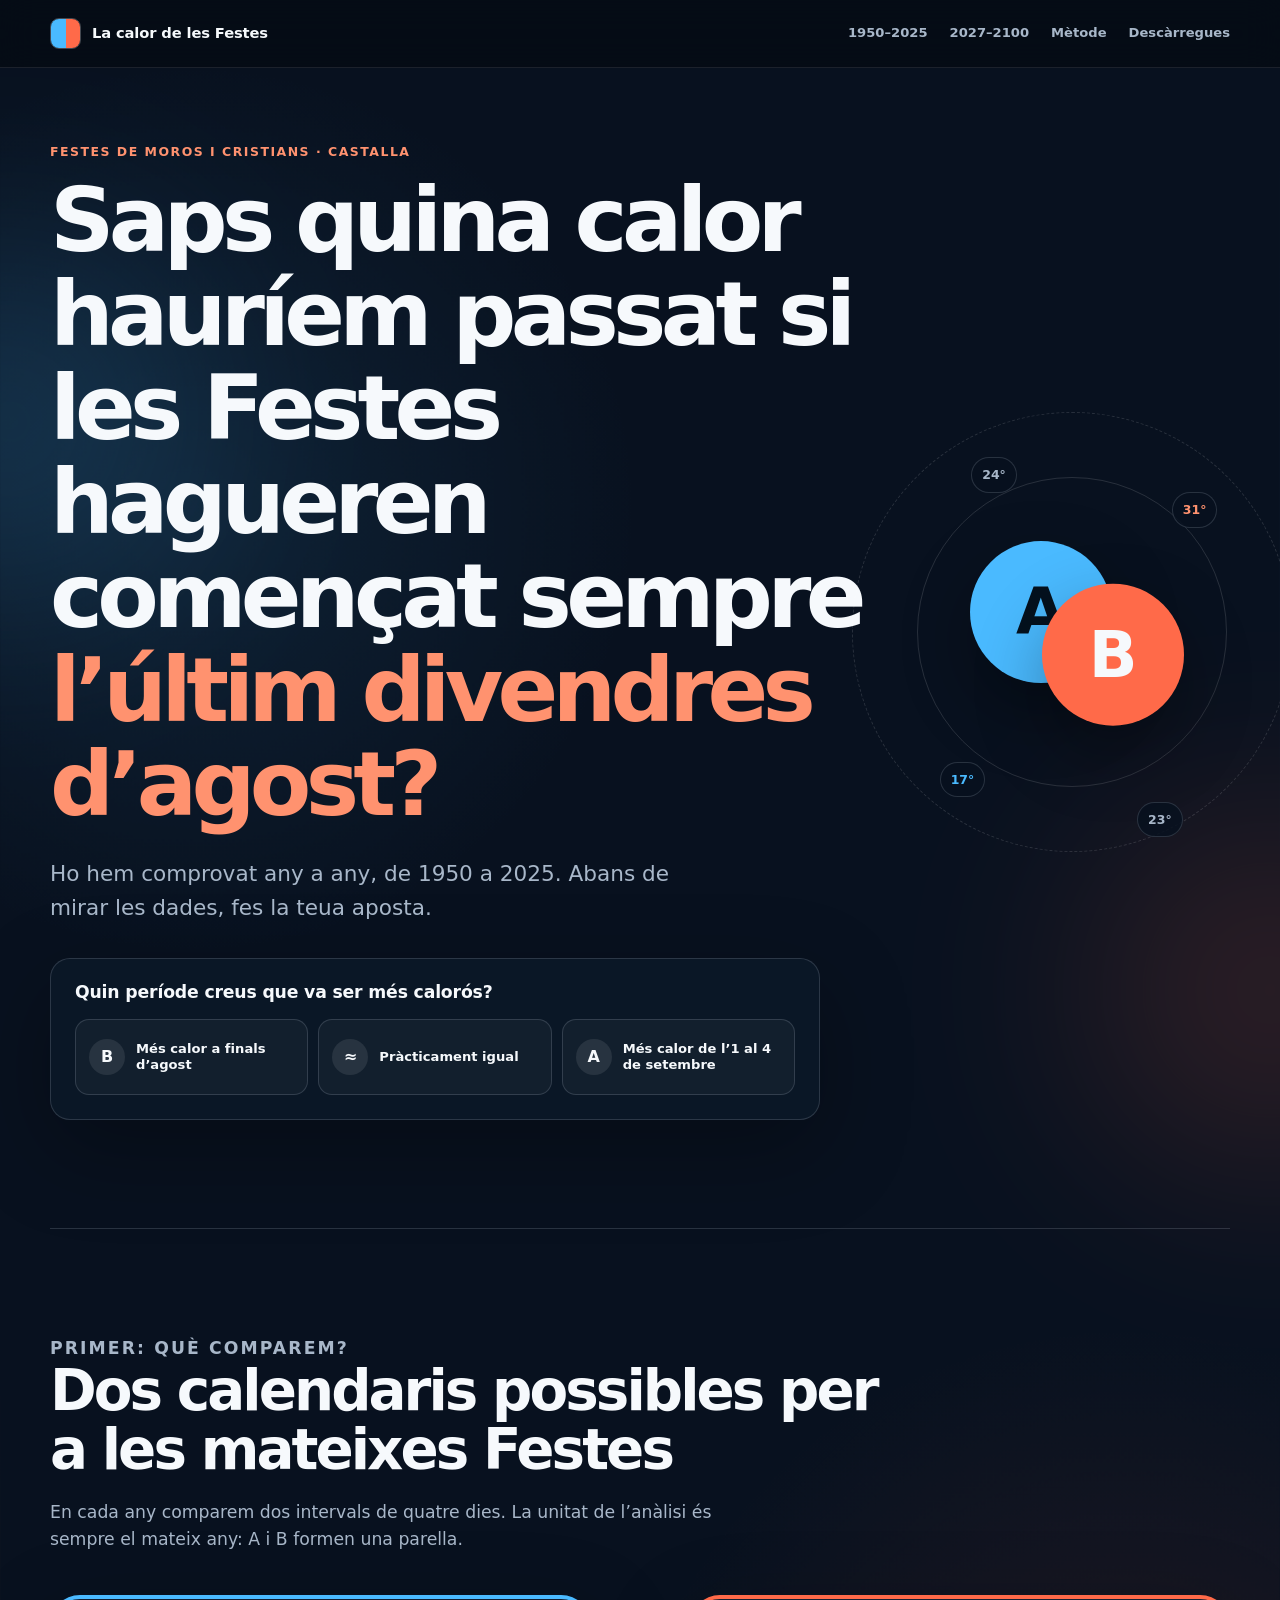
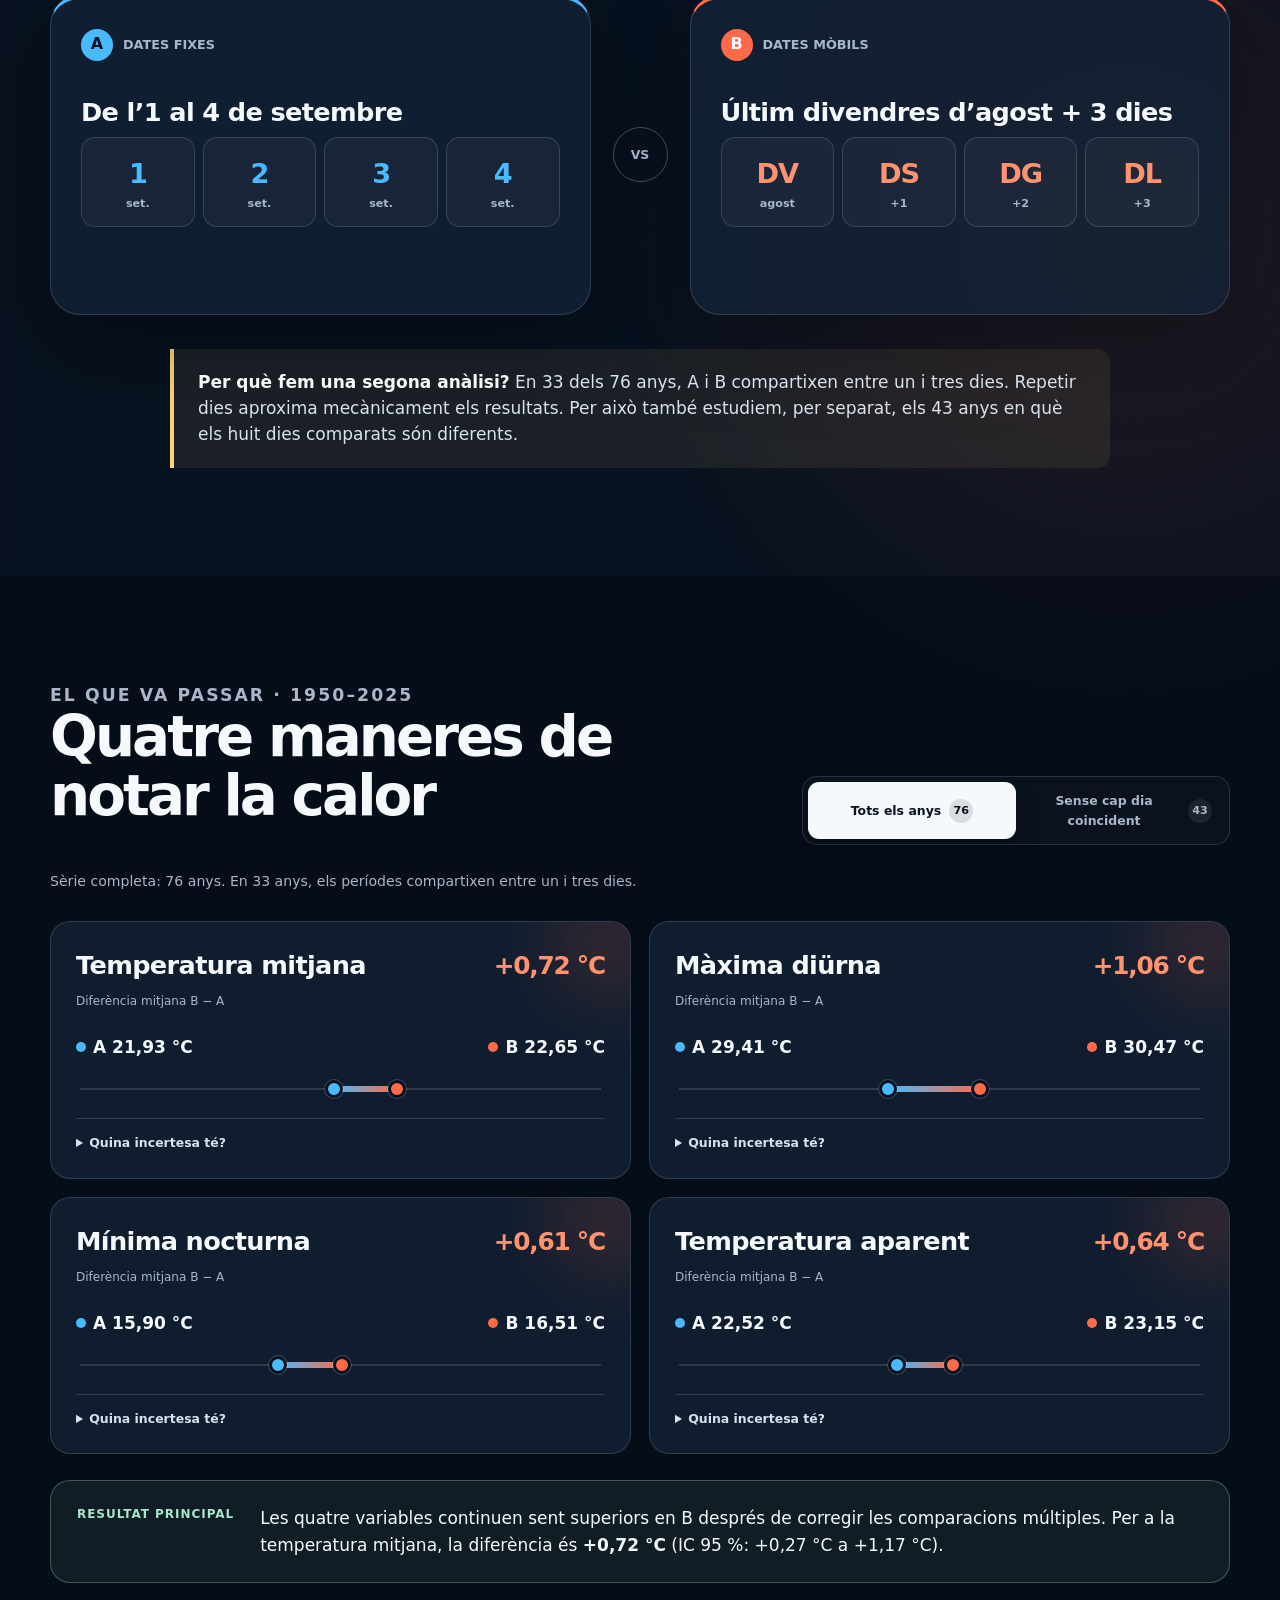
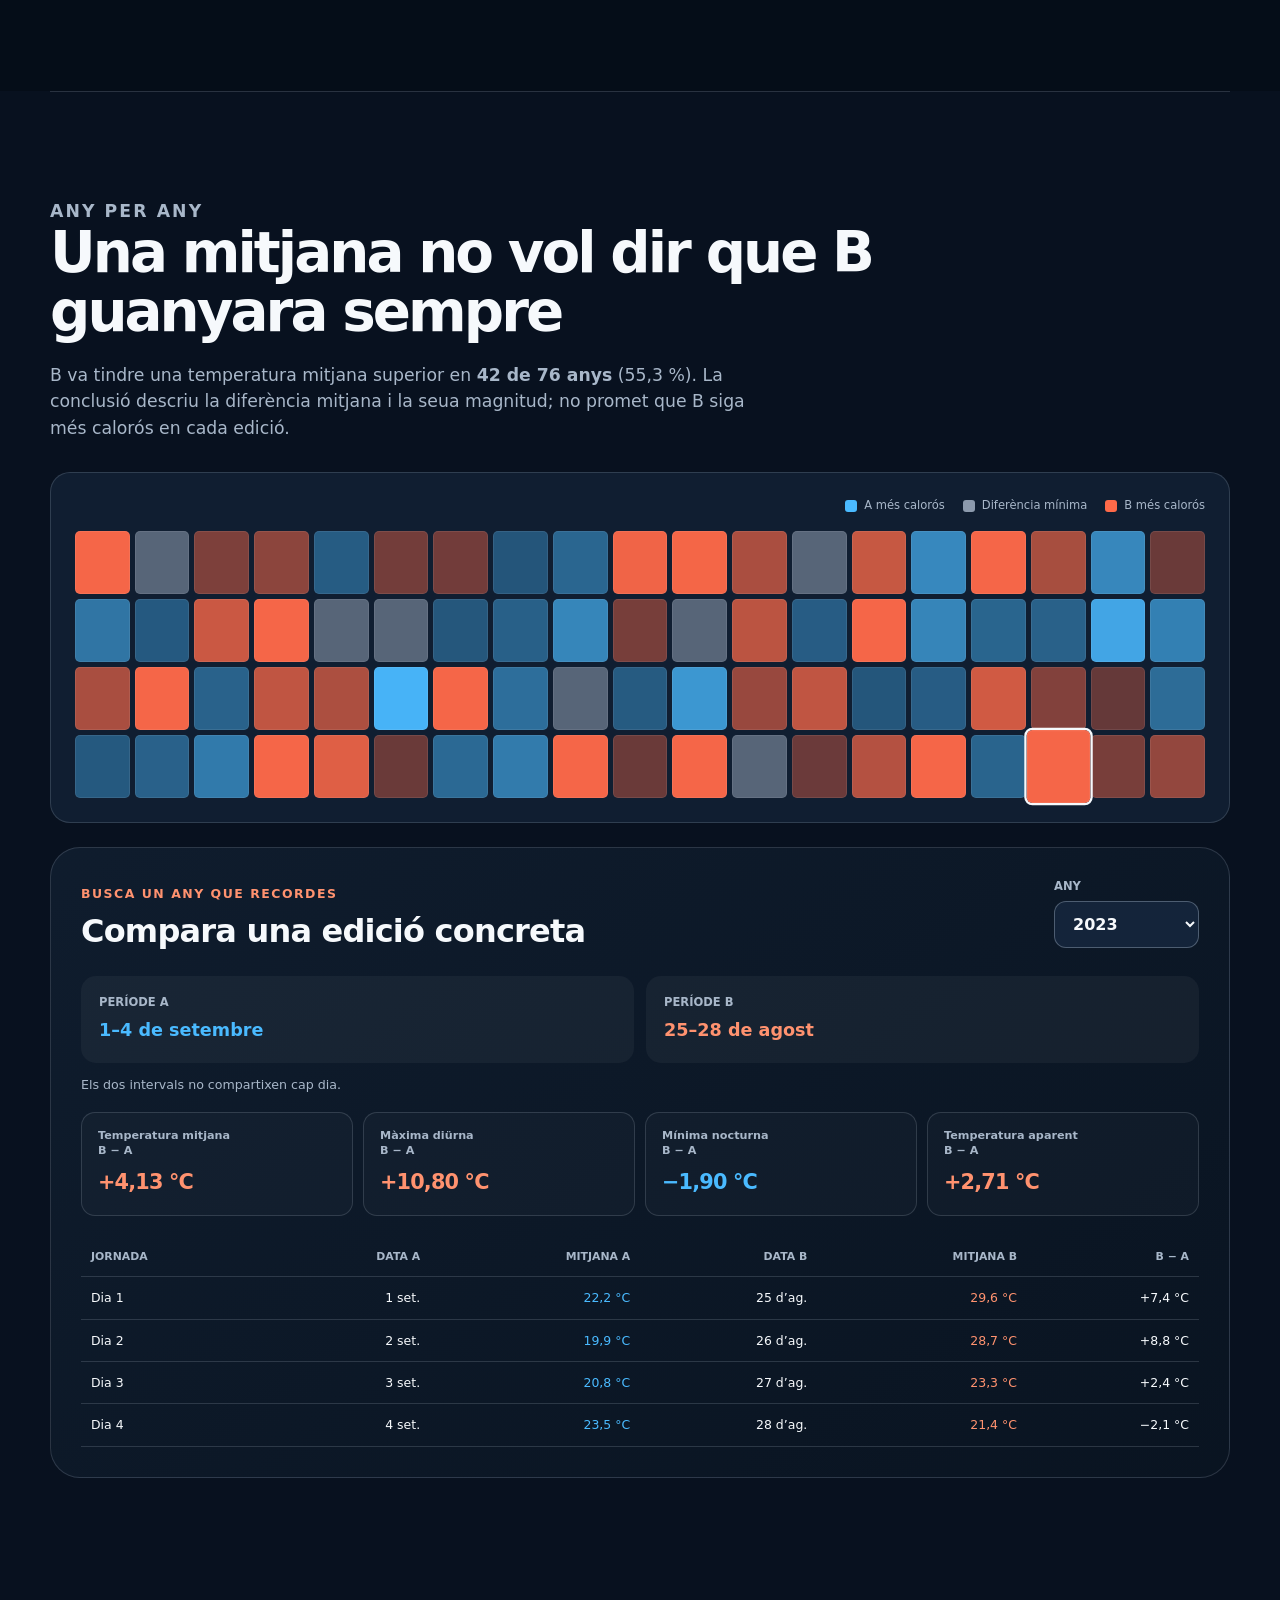
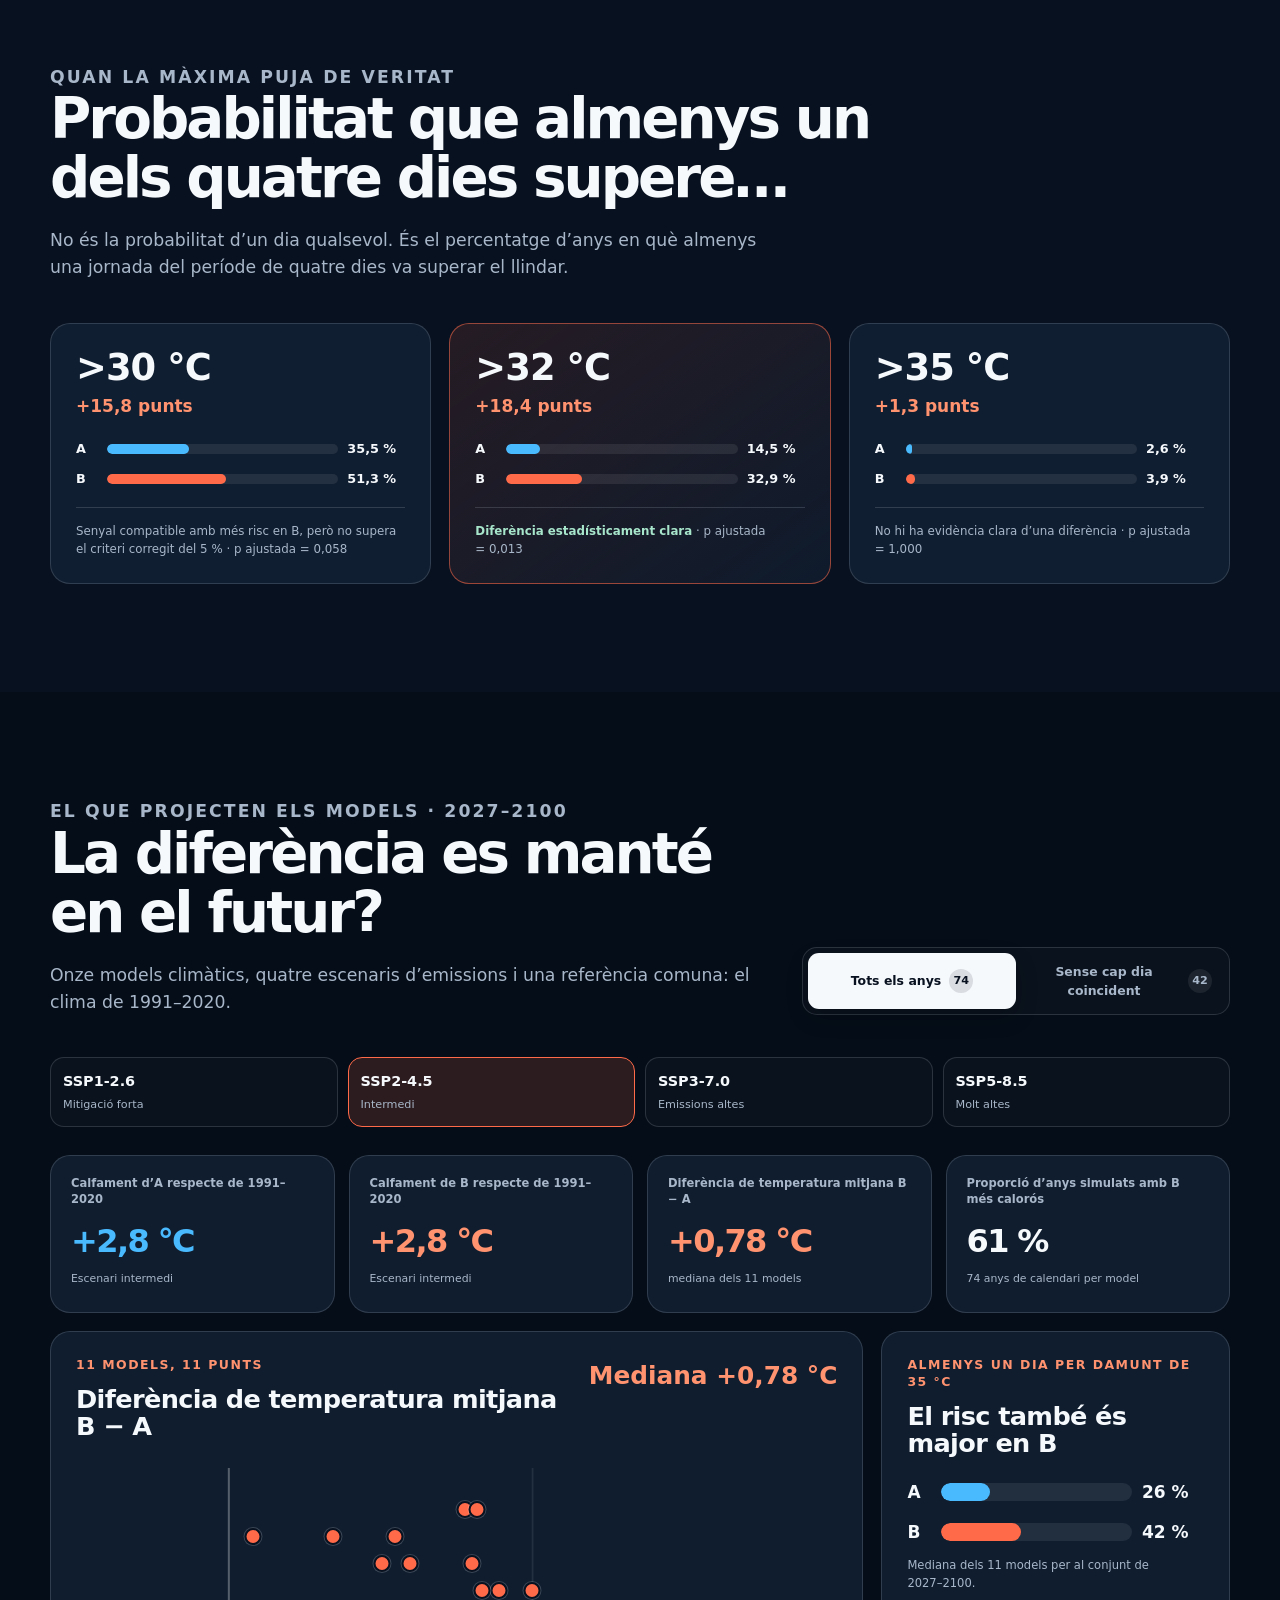
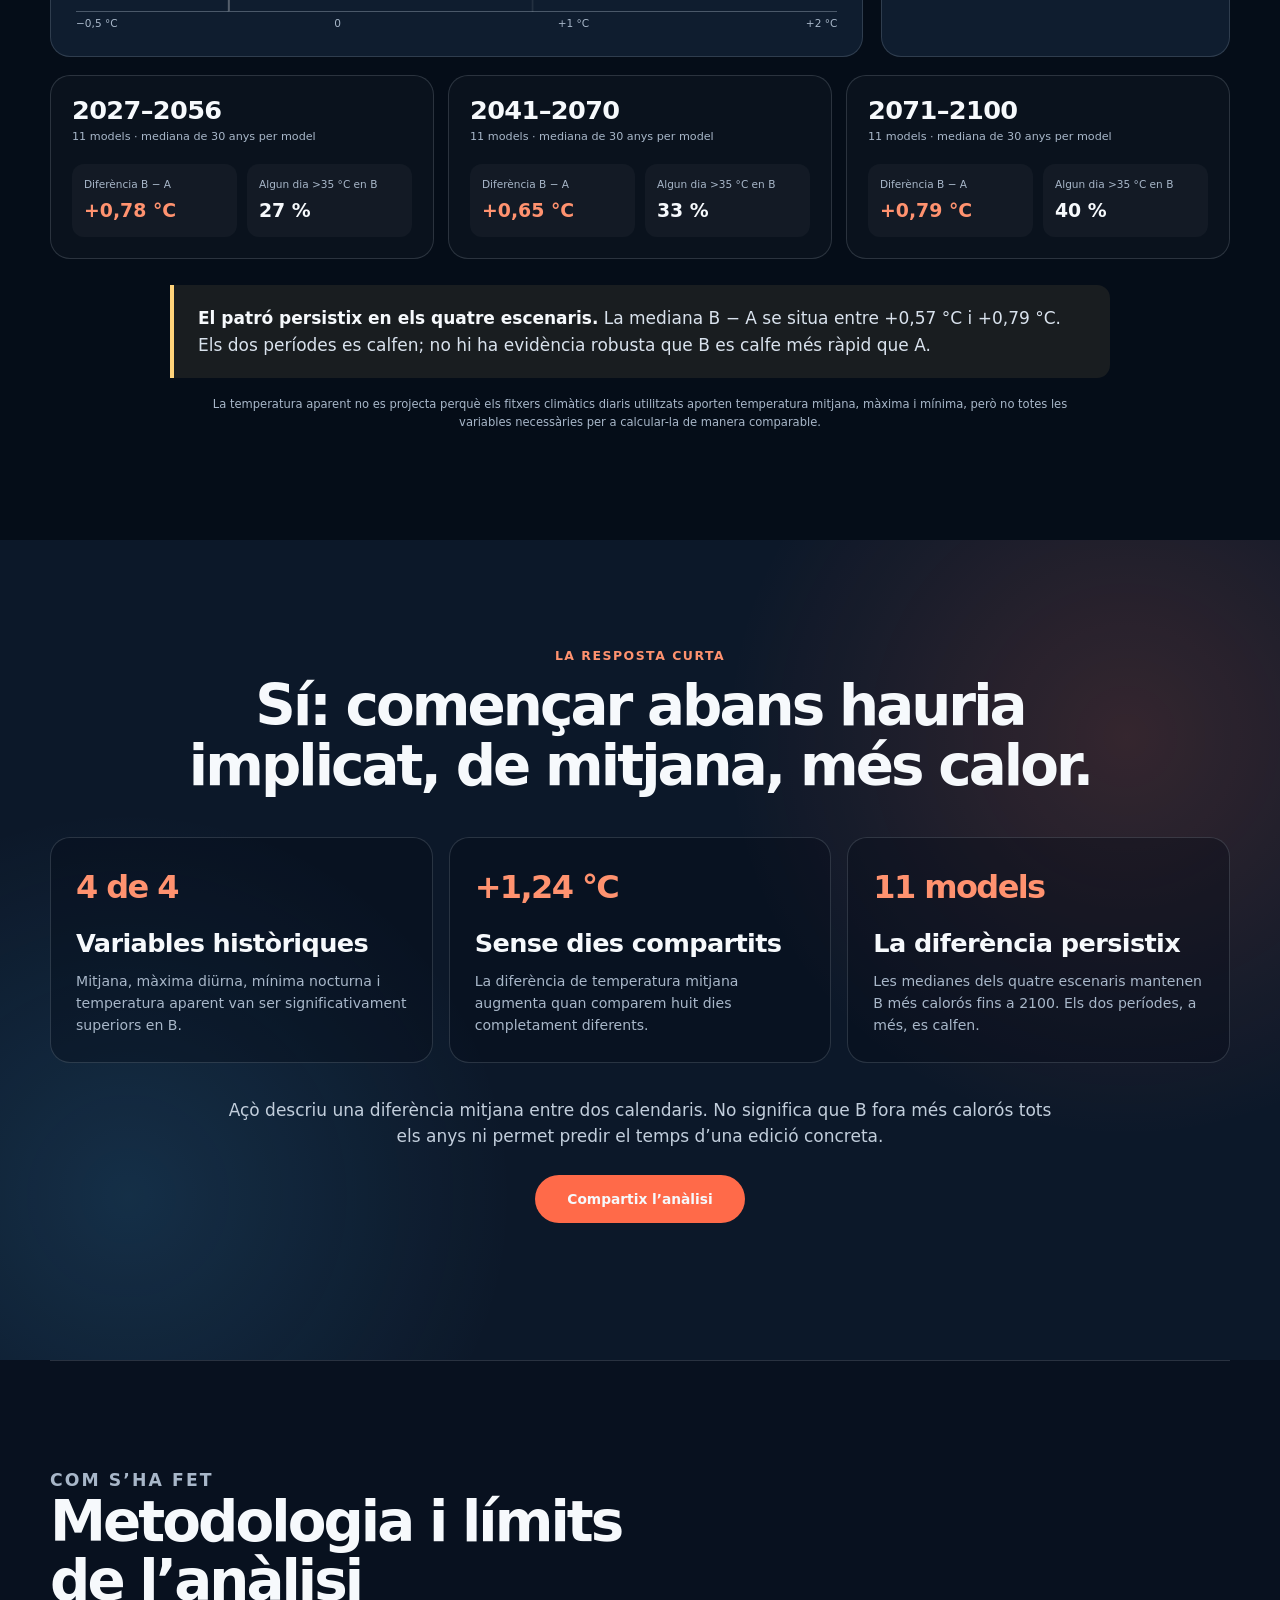
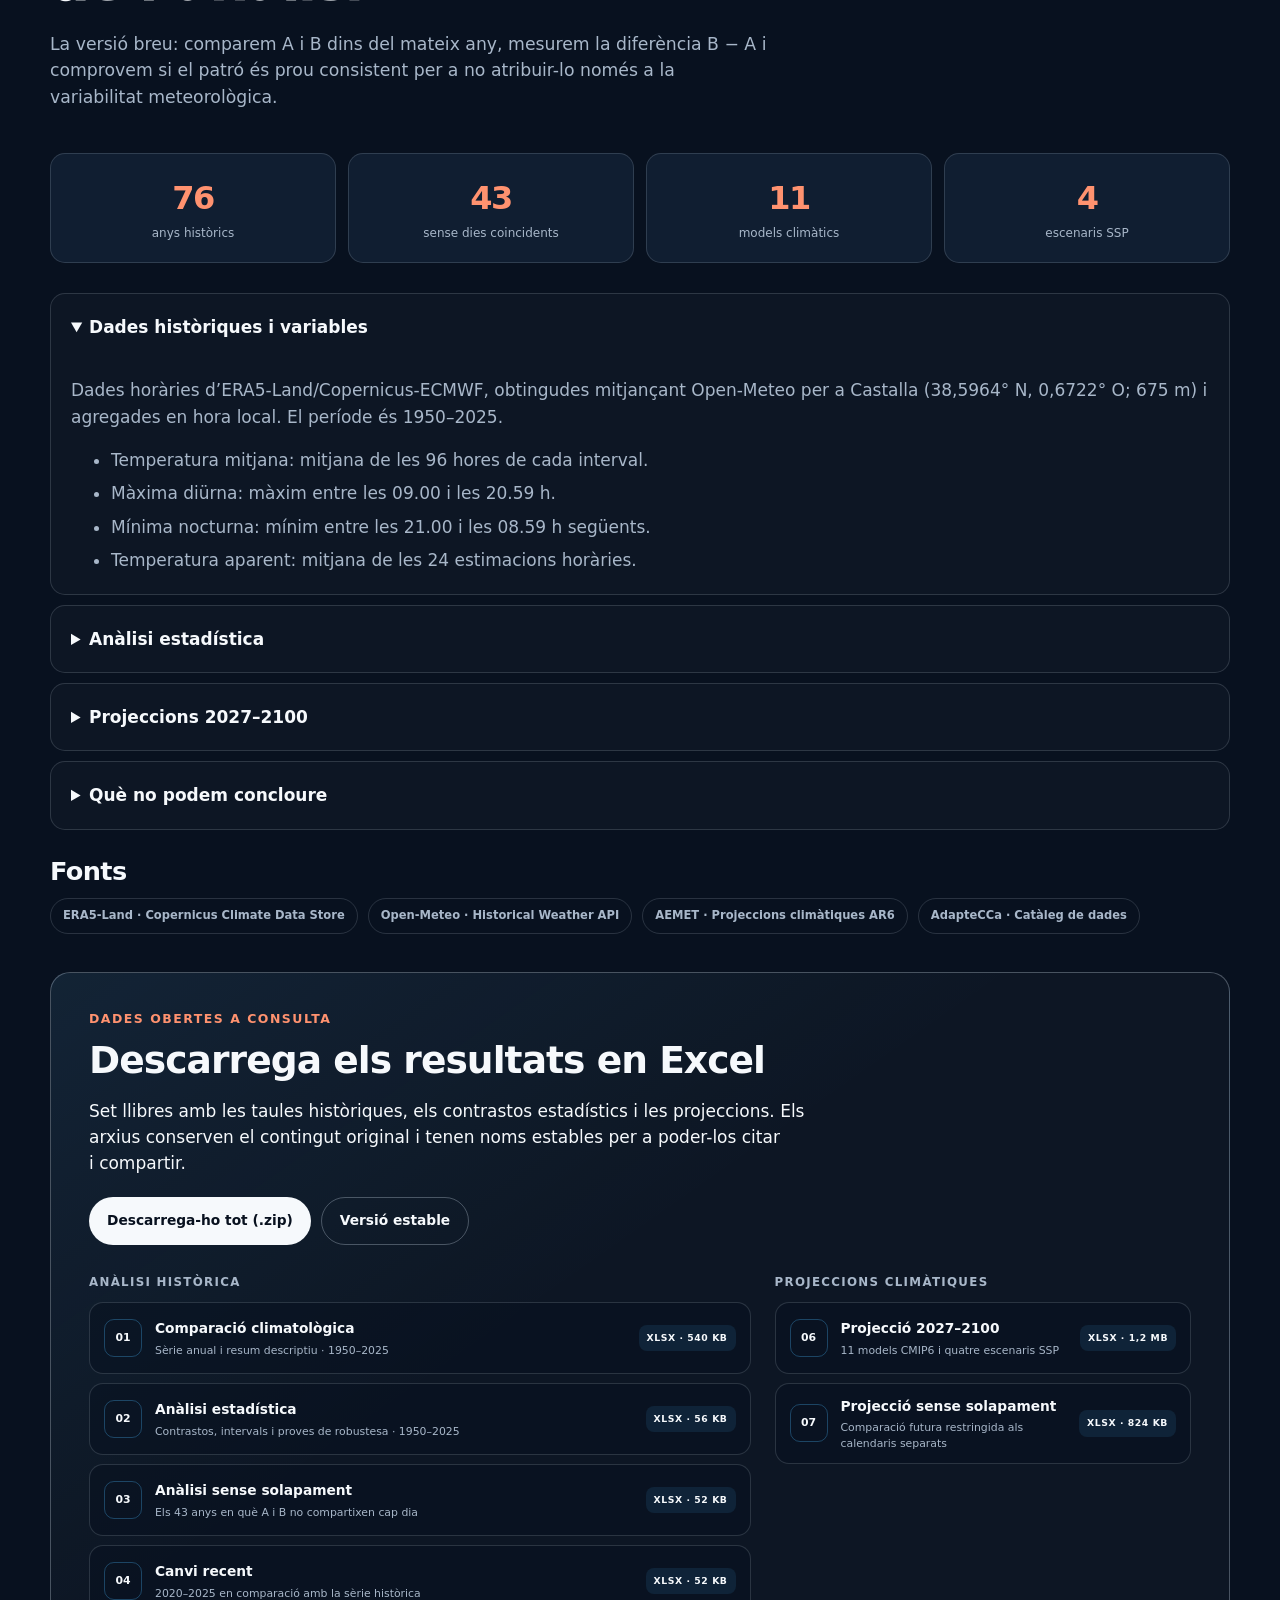
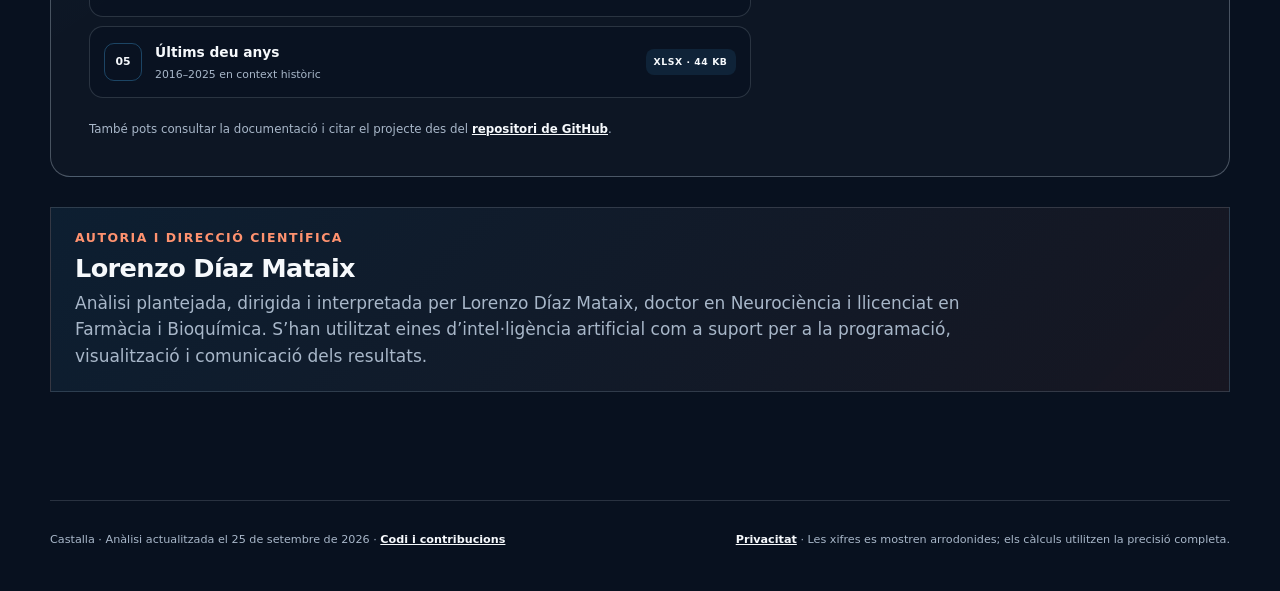
==== commit 8b6fa8b0: "Professionalize repository governance and analytics" ====
--- a/index.html
+++ b/index.html
@@ -15,7 +15,17 @@
     />
     <meta property="og:type" content="website" />
     <meta property="og:url" content="https://neurospeaker.github.io/calor-festes-castalla/" />
-    <meta name="twitter:card" content="summary" />
+    <meta property="og:site_name" content="La calor de les Festes de Castalla" />
+    <meta property="og:locale" content="ca_ES" />
+    <meta property="og:image" content="https://neurospeaker.github.io/calor-festes-castalla/assets/social-preview.png" />
+    <meta property="og:image:width" content="1200" />
+    <meta property="og:image:height" content="630" />
+    <meta property="og:image:alt" content="Comparació dels calendaris A i B de les Festes de Castalla" />
+    <meta name="twitter:card" content="summary_large_image" />
+    <meta name="twitter:title" content="La calor de les Festes de Castalla" />
+    <meta name="twitter:description" content="Compara la calor de dos calendaris festius amb dades de 1950–2025 i projeccions fins a 2100." />
+    <meta name="twitter:image" content="https://neurospeaker.github.io/calor-festes-castalla/assets/social-preview.png" />
+    <meta name="twitter:image:alt" content="Comparació dels calendaris A i B de les Festes de Castalla" />
     <link rel="canonical" href="https://neurospeaker.github.io/calor-festes-castalla/" />
     <link
       rel="icon"
@@ -24,6 +34,12 @@
     />
     <title>La calor de les Festes de Castalla</title>
     <link rel="stylesheet" href="styles.css" />
+    <script
+      defer
+      src="https://cloud.umami.is/script.js"
+      data-website-id="f5988dae-4c8d-474e-802f-45b4089c9f03"
+      data-domains="neurospeaker.github.io"
+    ></script>
     <script src="app.js" defer></script>
   </head>
   <body>
@@ -434,33 +450,44 @@
               les projeccions. Els arxius conserven el contingut original i tenen
               noms estables per a poder-los citar i compartir.
             </p>
+            <div class="downloads-actions">
+              <a
+                class="button button-primary"
+                href="https://github.com/neurospeaker/calor-festes-castalla/archive/refs/heads/main.zip"
+                data-download="project-zip"
+              >Descarrega-ho tot (.zip)</a>
+              <a
+                class="button button-secondary"
+                href="https://github.com/neurospeaker/calor-festes-castalla/releases/latest"
+              >Versió estable</a>
+            </div>
           </div>
 
           <div class="download-groups">
             <section class="download-group" aria-labelledby="downloads-historic-title">
               <h4 id="downloads-historic-title">Anàlisi històrica</h4>
               <div class="download-list">
-                <a class="download-item" href="descarregues/historic/01_comparacio_climatologica_1950_2025.xlsx" download>
+                <a class="download-item" href="descarregues/historic/01_comparacio_climatologica_1950_2025.xlsx" download data-download="01-comparacio-climatologica">
                   <span class="download-number">01</span>
                   <span class="download-copy"><strong>Comparació climatològica</strong><small>Sèrie anual i resum descriptiu · 1950–2025</small></span>
                   <span class="download-format">XLSX · 540 KB</span>
                 </a>
-                <a class="download-item" href="descarregues/historic/02_analisi_estadistica_1950_2025.xlsx" download>
+                <a class="download-item" href="descarregues/historic/02_analisi_estadistica_1950_2025.xlsx" download data-download="02-analisi-estadistica">
                   <span class="download-number">02</span>
                   <span class="download-copy"><strong>Anàlisi estadística</strong><small>Contrastos, intervals i proves de robustesa · 1950–2025</small></span>
                   <span class="download-format">XLSX · 56 KB</span>
                 </a>
-                <a class="download-item" href="descarregues/historic/03_analisi_estadistica_sense_solapament_1950_2025.xlsx" download>
+                <a class="download-item" href="descarregues/historic/03_analisi_estadistica_sense_solapament_1950_2025.xlsx" download data-download="03-analisi-sense-solapament">
                   <span class="download-number">03</span>
                   <span class="download-copy"><strong>Anàlisi sense solapament</strong><small>Els 43 anys en què A i B no compartixen cap dia</small></span>
                   <span class="download-format">XLSX · 52 KB</span>
                 </a>
-                <a class="download-item" href="descarregues/historic/04_canvi_recent_2020_2025_vs_1950_2025.xlsx" download>
+                <a class="download-item" href="descarregues/historic/04_canvi_recent_2020_2025_vs_1950_2025.xlsx" download data-download="04-canvi-recent">
                   <span class="download-number">04</span>
                   <span class="download-copy"><strong>Canvi recent</strong><small>2020–2025 en comparació amb la sèrie històrica</small></span>
                   <span class="download-format">XLSX · 52 KB</span>
                 </a>
-                <a class="download-item" href="descarregues/historic/05_ultims_10_anys_2016_2025_vs_1950_2025.xlsx" download>
+                <a class="download-item" href="descarregues/historic/05_ultims_10_anys_2016_2025_vs_1950_2025.xlsx" download data-download="05-ultims-deu-anys">
                   <span class="download-number">05</span>
                   <span class="download-copy"><strong>Últims deu anys</strong><small>2016–2025 en context històric</small></span>
                   <span class="download-format">XLSX · 44 KB</span>
@@ -471,12 +498,12 @@
             <section class="download-group" aria-labelledby="downloads-projections-title">
               <h4 id="downloads-projections-title">Projeccions climàtiques</h4>
               <div class="download-list">
-                <a class="download-item" href="descarregues/projeccions/06_projeccio_climatica_2027_2100.xlsx" download>
+                <a class="download-item" href="descarregues/projeccions/06_projeccio_climatica_2027_2100.xlsx" download data-download="06-projeccio-climatica">
                   <span class="download-number">06</span>
                   <span class="download-copy"><strong>Projecció 2027–2100</strong><small>11 models CMIP6 i quatre escenaris SSP</small></span>
                   <span class="download-format">XLSX · 1,2 MB</span>
                 </a>
-                <a class="download-item" href="descarregues/projeccions/07_projeccio_climatica_2027_2100_sense_solapament.xlsx" download>
+                <a class="download-item" href="descarregues/projeccions/07_projeccio_climatica_2027_2100_sense_solapament.xlsx" download data-download="07-projeccio-sense-solapament">
                   <span class="download-number">07</span>
                   <span class="download-copy"><strong>Projecció sense solapament</strong><small>Comparació futura restringida als calendaris separats</small></span>
                   <span class="download-format">XLSX · 824 KB</span>
@@ -505,8 +532,8 @@
     </main>
 
     <footer>
-      <p>Castalla · Anàlisi actualitzada el 25 de setembre de 2026</p>
-      <p>Les xifres es mostren arrodonides; els càlculs utilitzen la precisió completa.</p>
+      <p>Castalla · Anàlisi actualitzada el 25 de setembre de 2026 · <a href="https://github.com/neurospeaker/calor-festes-castalla">Codi i contribucions</a></p>
+      <p><a href="https://github.com/neurospeaker/calor-festes-castalla/blob/main/PRIVACY.md">Privacitat</a> · Les xifres es mostren arrodonides; els càlculs utilitzen la precisió completa.</p>
     </footer>
 
     <noscript>
--- a/styles.css
+++ b/styles.css
@@ -375,6 +375,12 @@
   color: var(--bg);
 }
 
+.button-secondary {
+  border: 1px solid var(--line-strong);
+  background: transparent;
+  color: var(--text);
+}
+
 .hero-visual {
   position: relative;
   min-height: 500px;
@@ -1522,6 +1528,13 @@
   color: var(--muted);
 }
 
+.downloads-actions {
+  display: flex;
+  flex-wrap: wrap;
+  gap: 10px;
+  margin-top: 20px;
+}
+
 .download-groups {
   display: grid;
   grid-template-columns: minmax(0, 1.35fr) minmax(280px, 0.85fr);
@@ -1649,6 +1662,11 @@
 
 footer p {
   margin: 0;
+}
+
+footer a {
+  color: var(--text);
+  font-weight: 750;
 }
 
 .noscript {
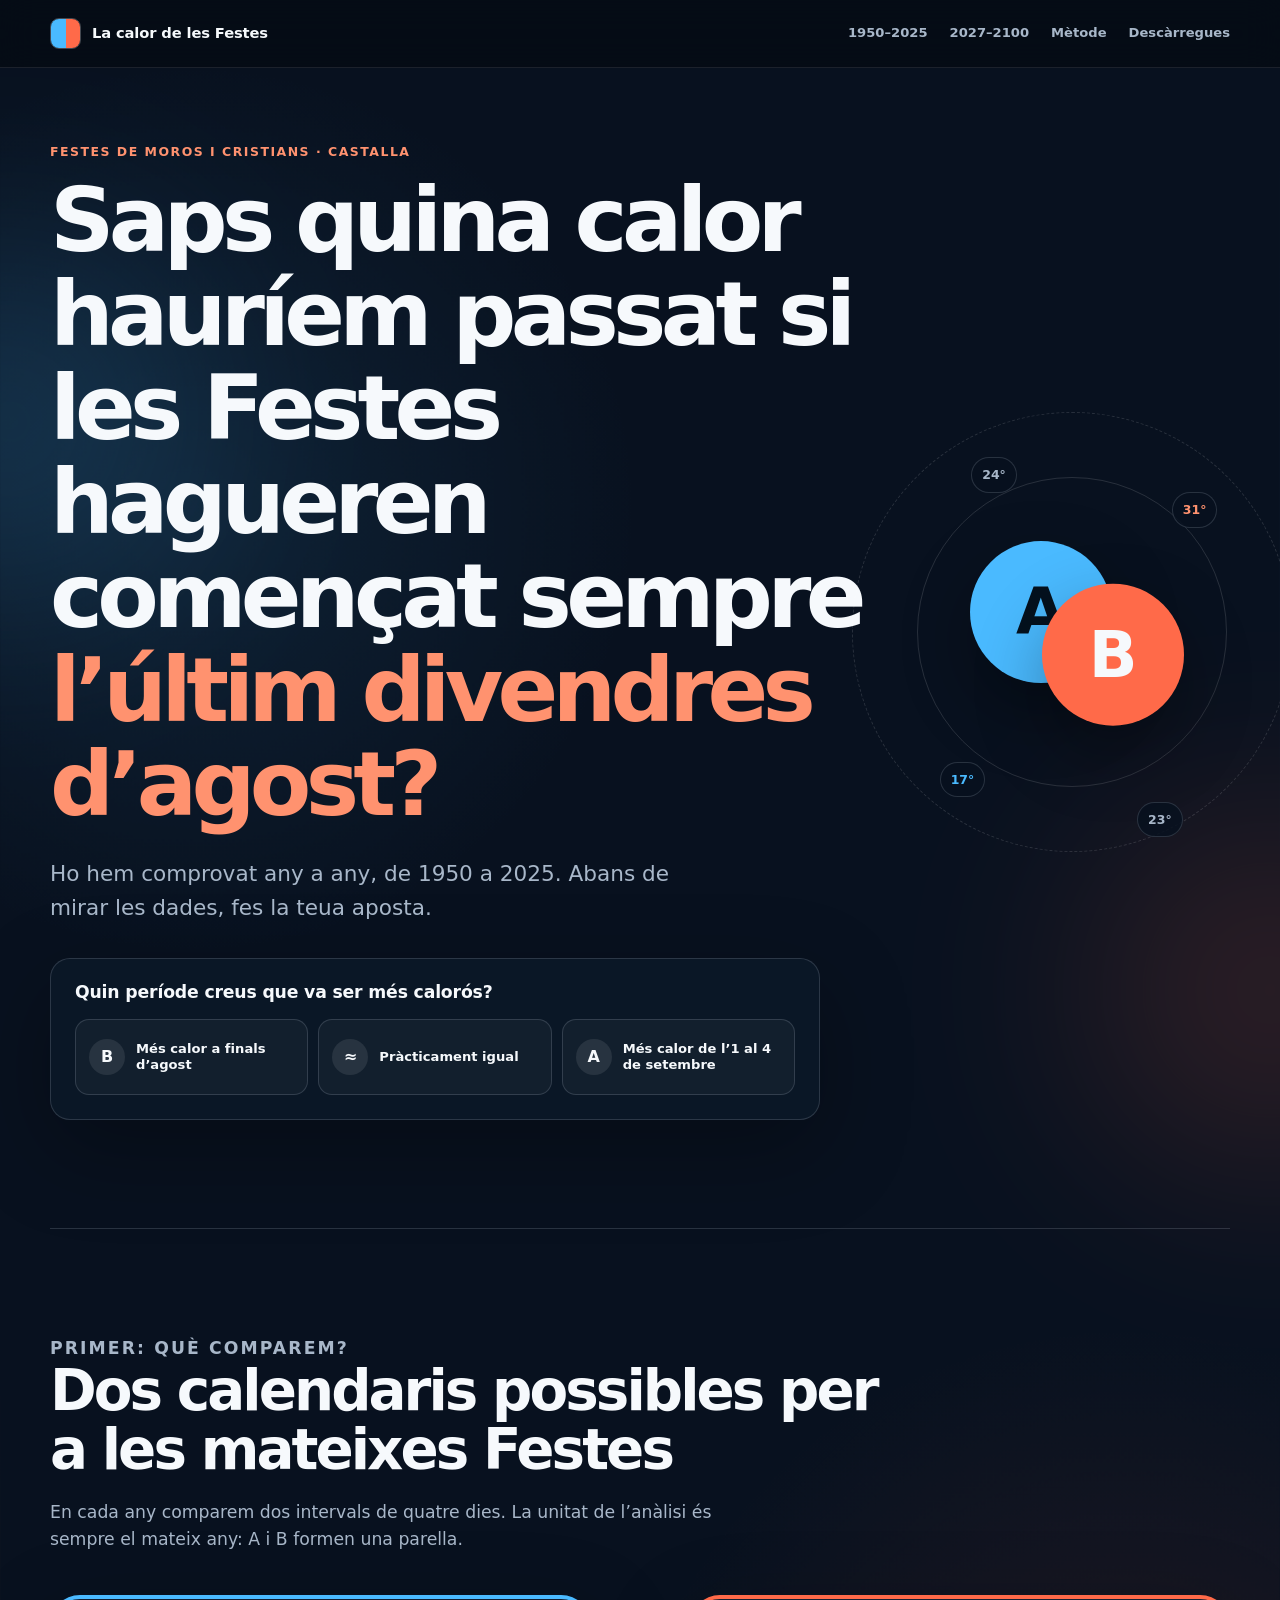
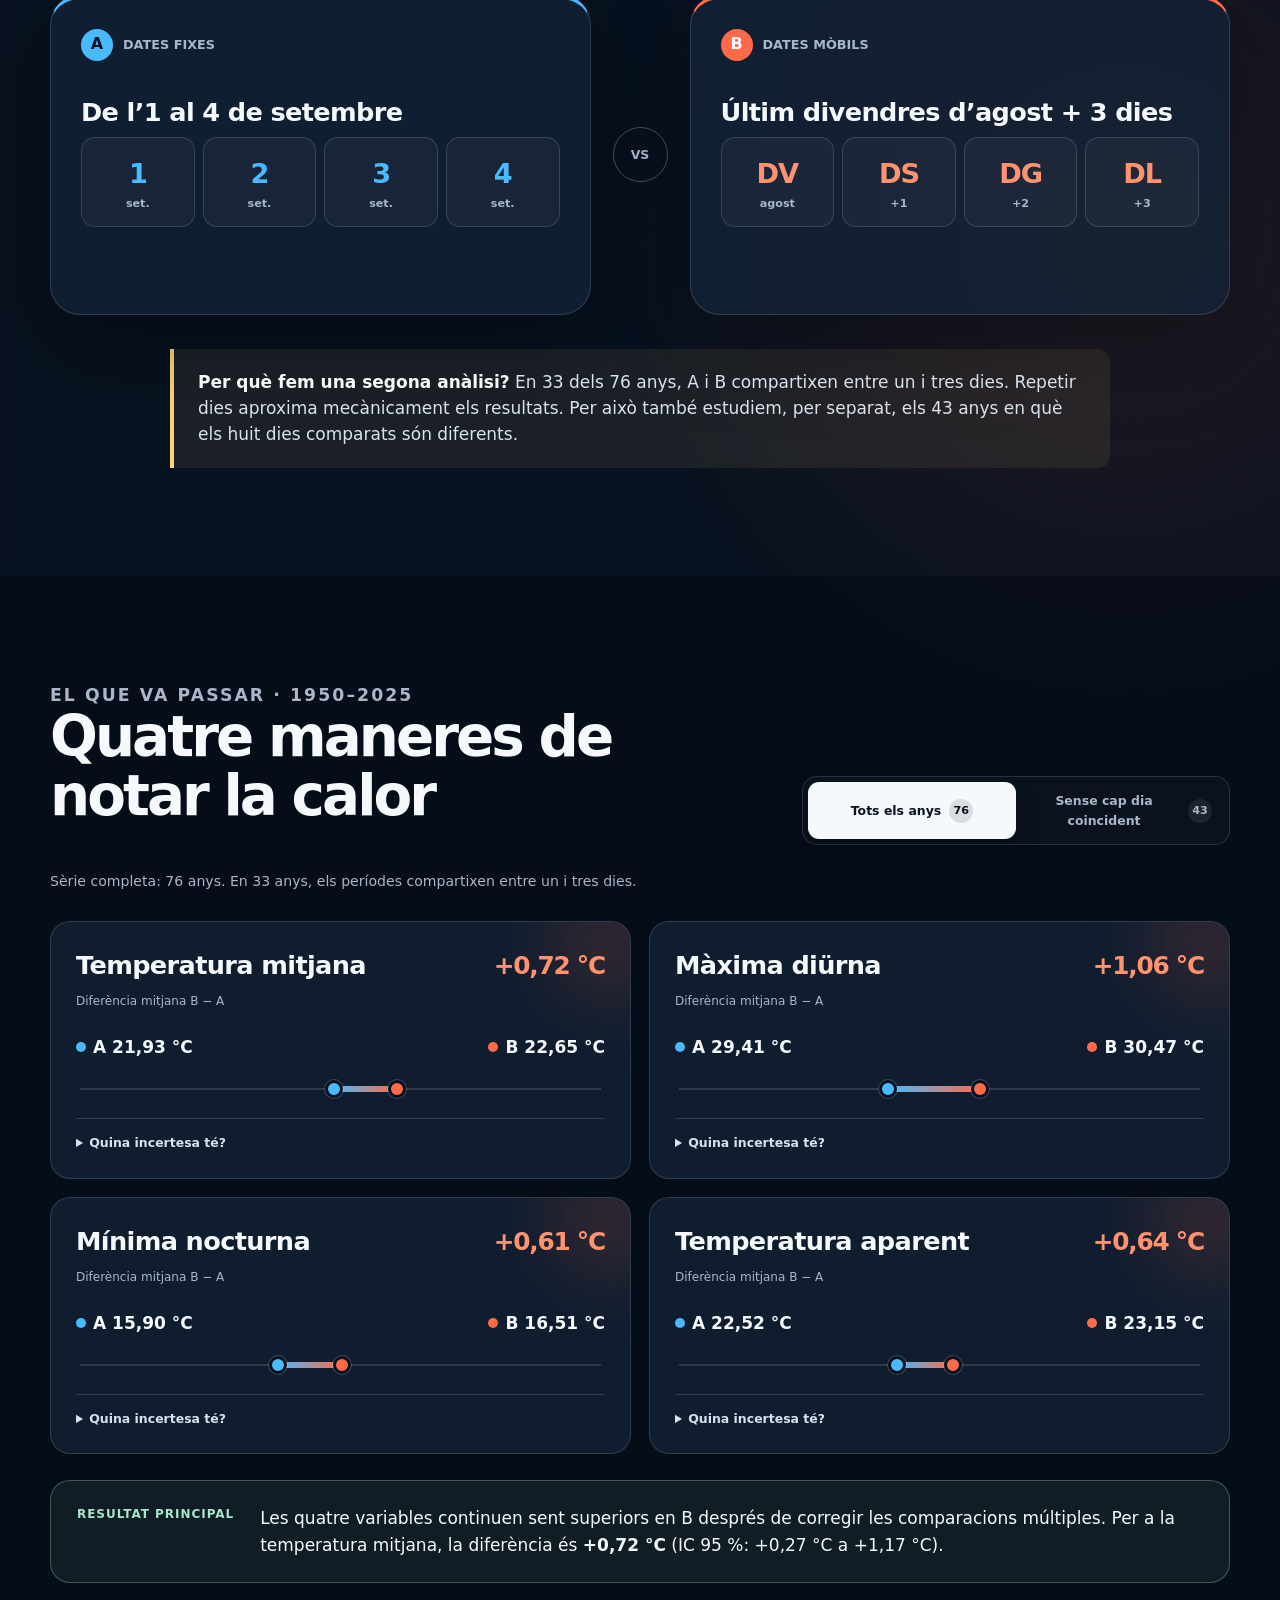
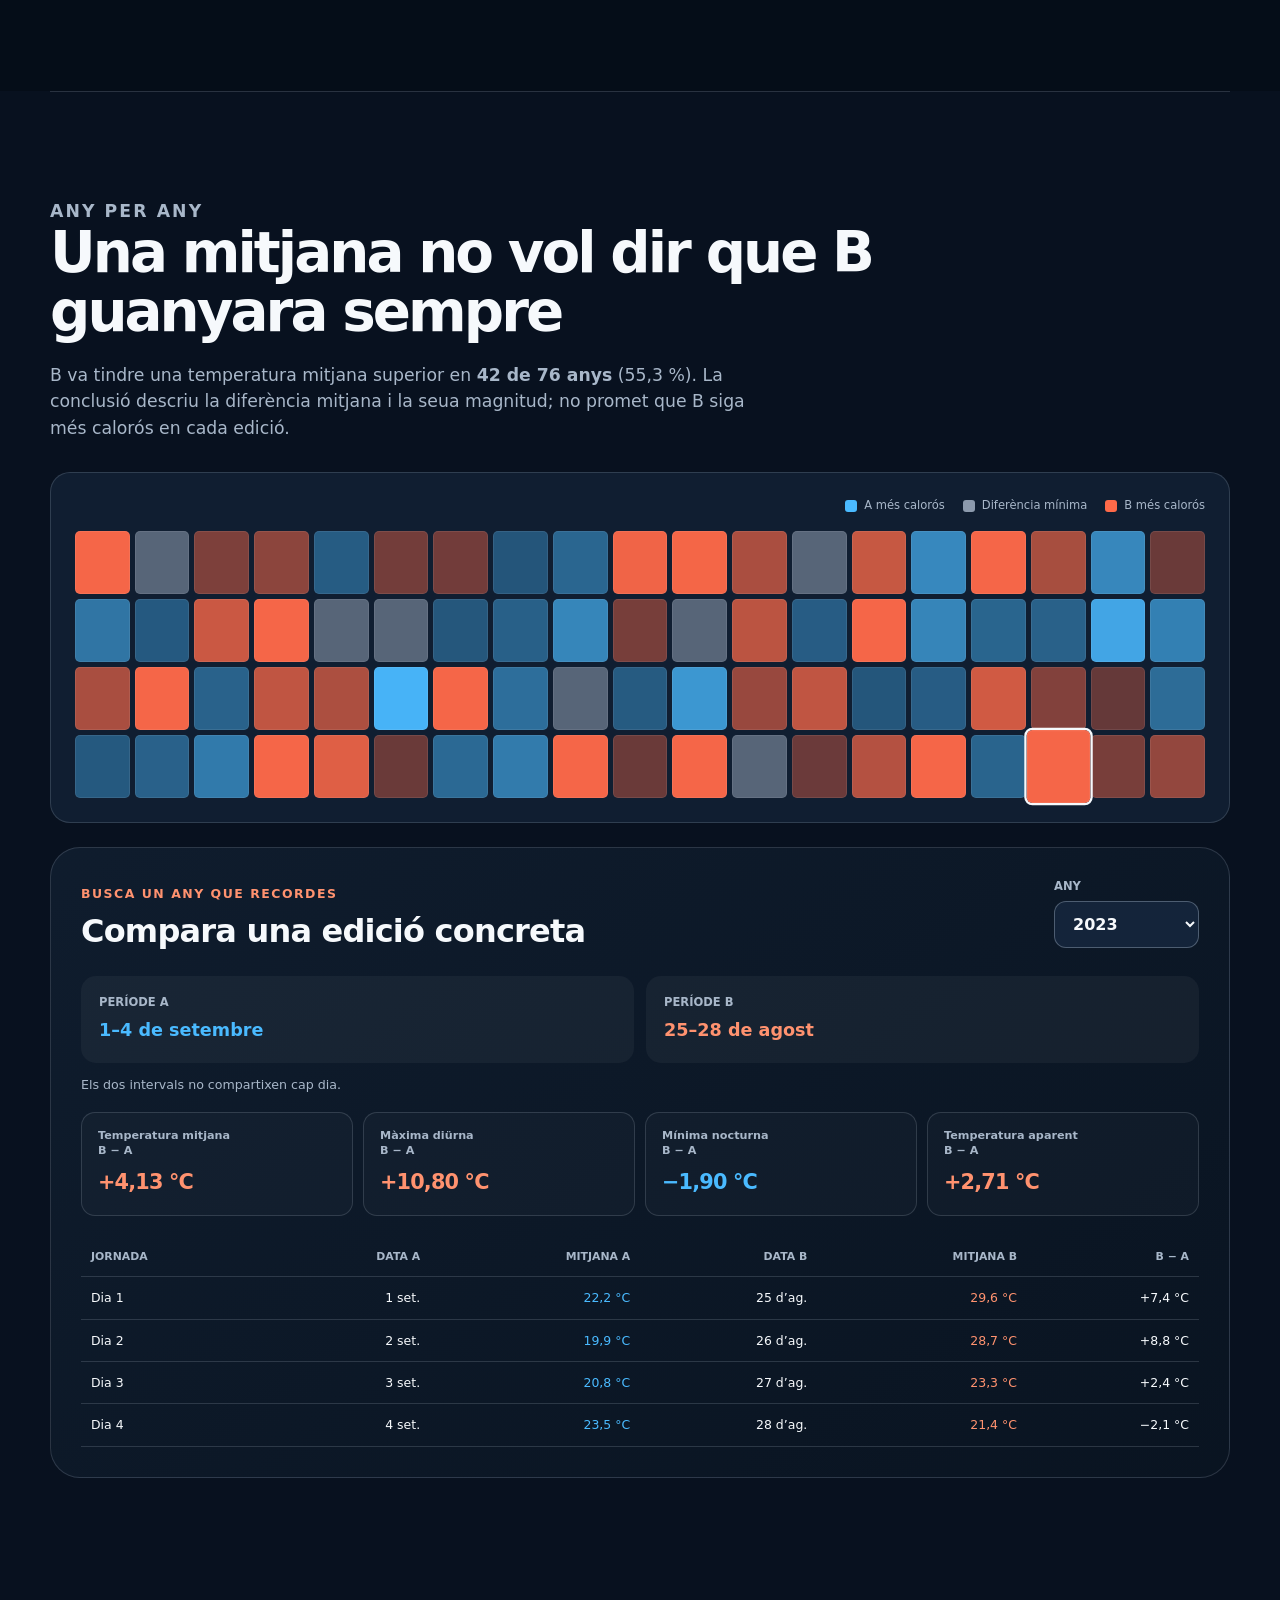
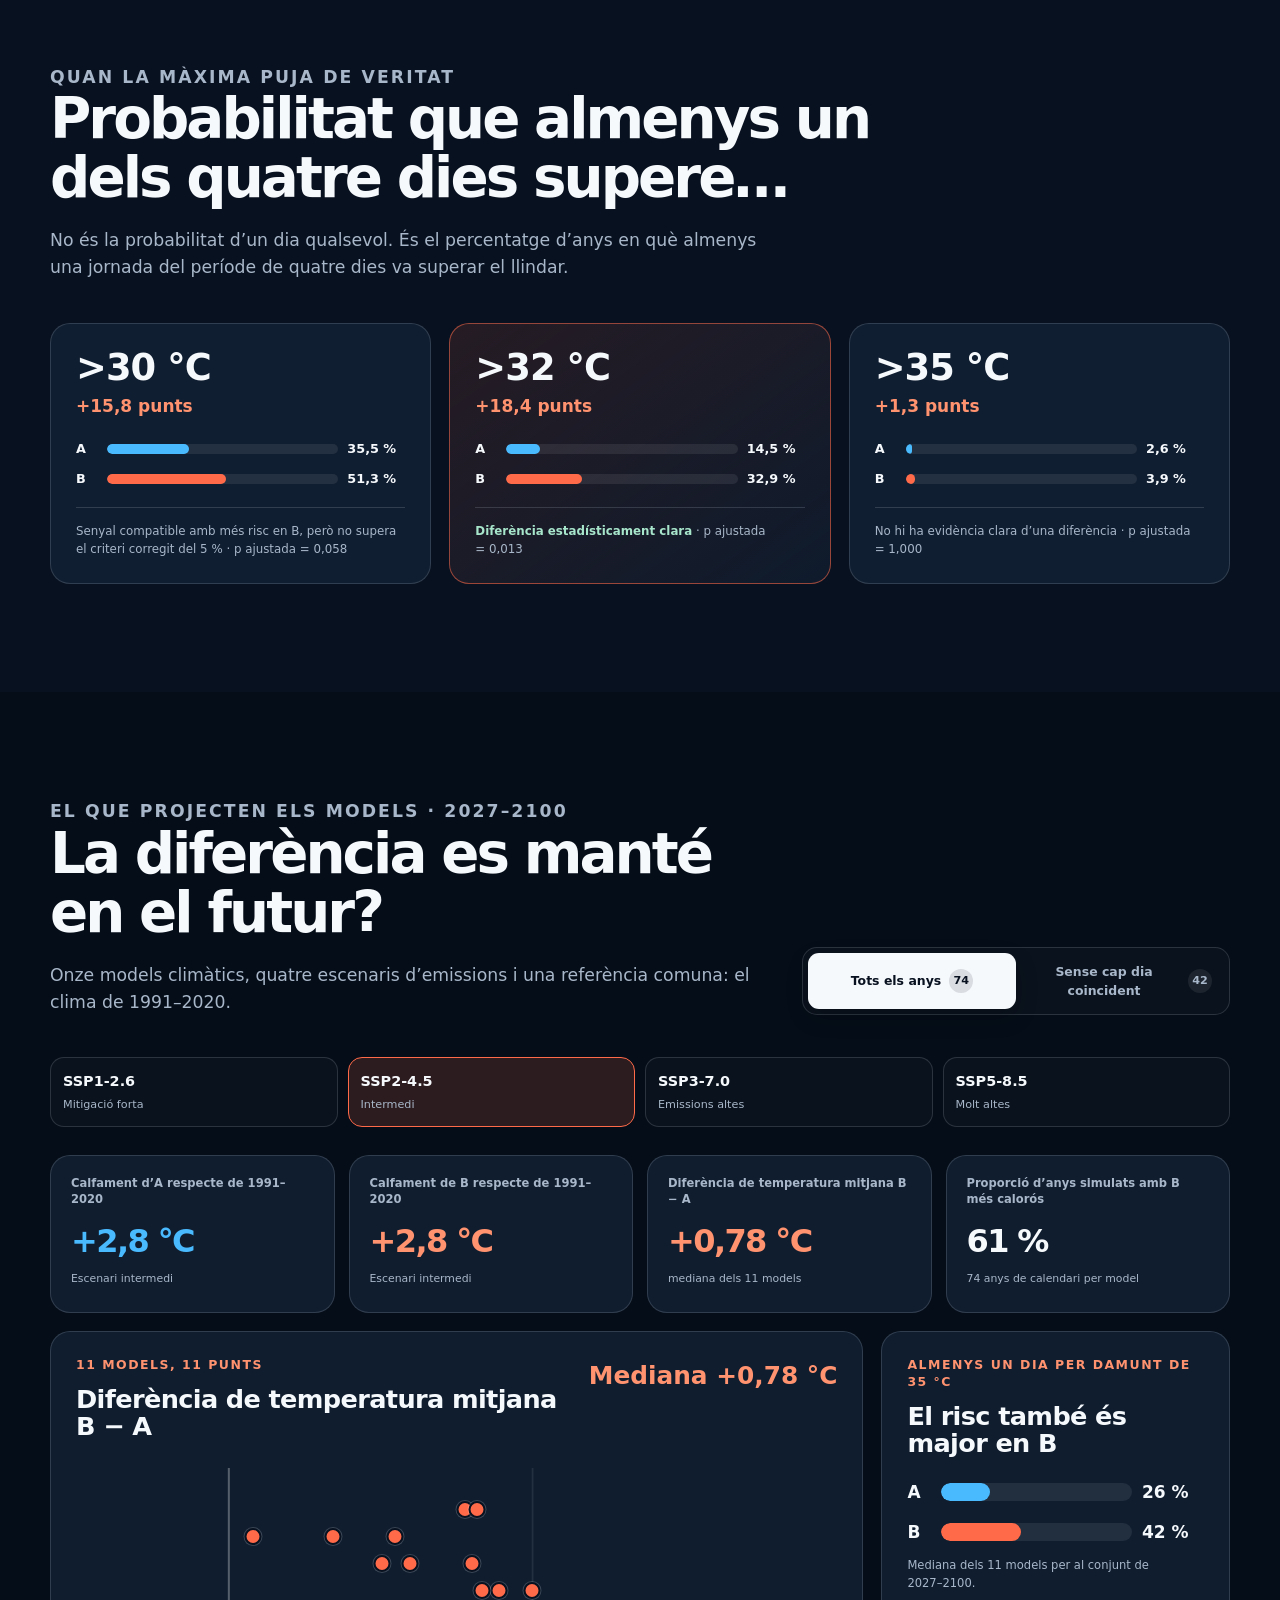
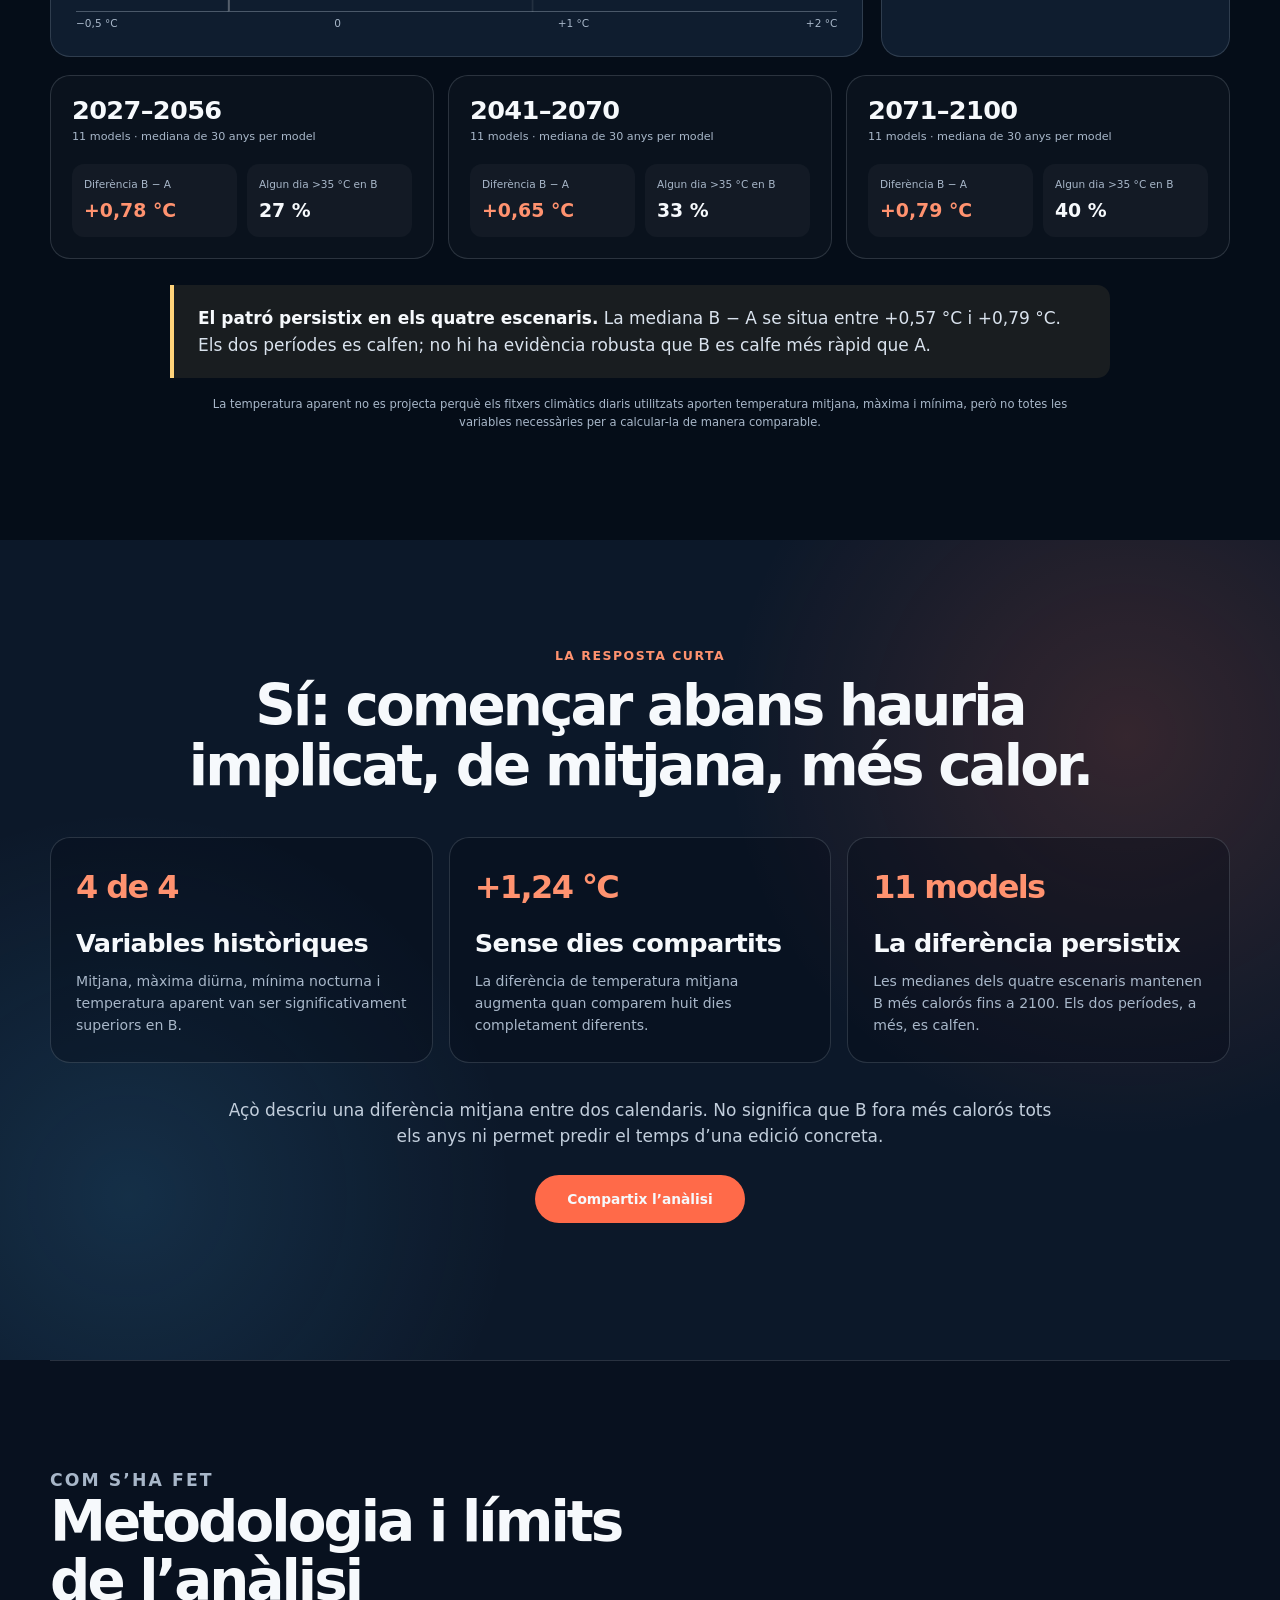
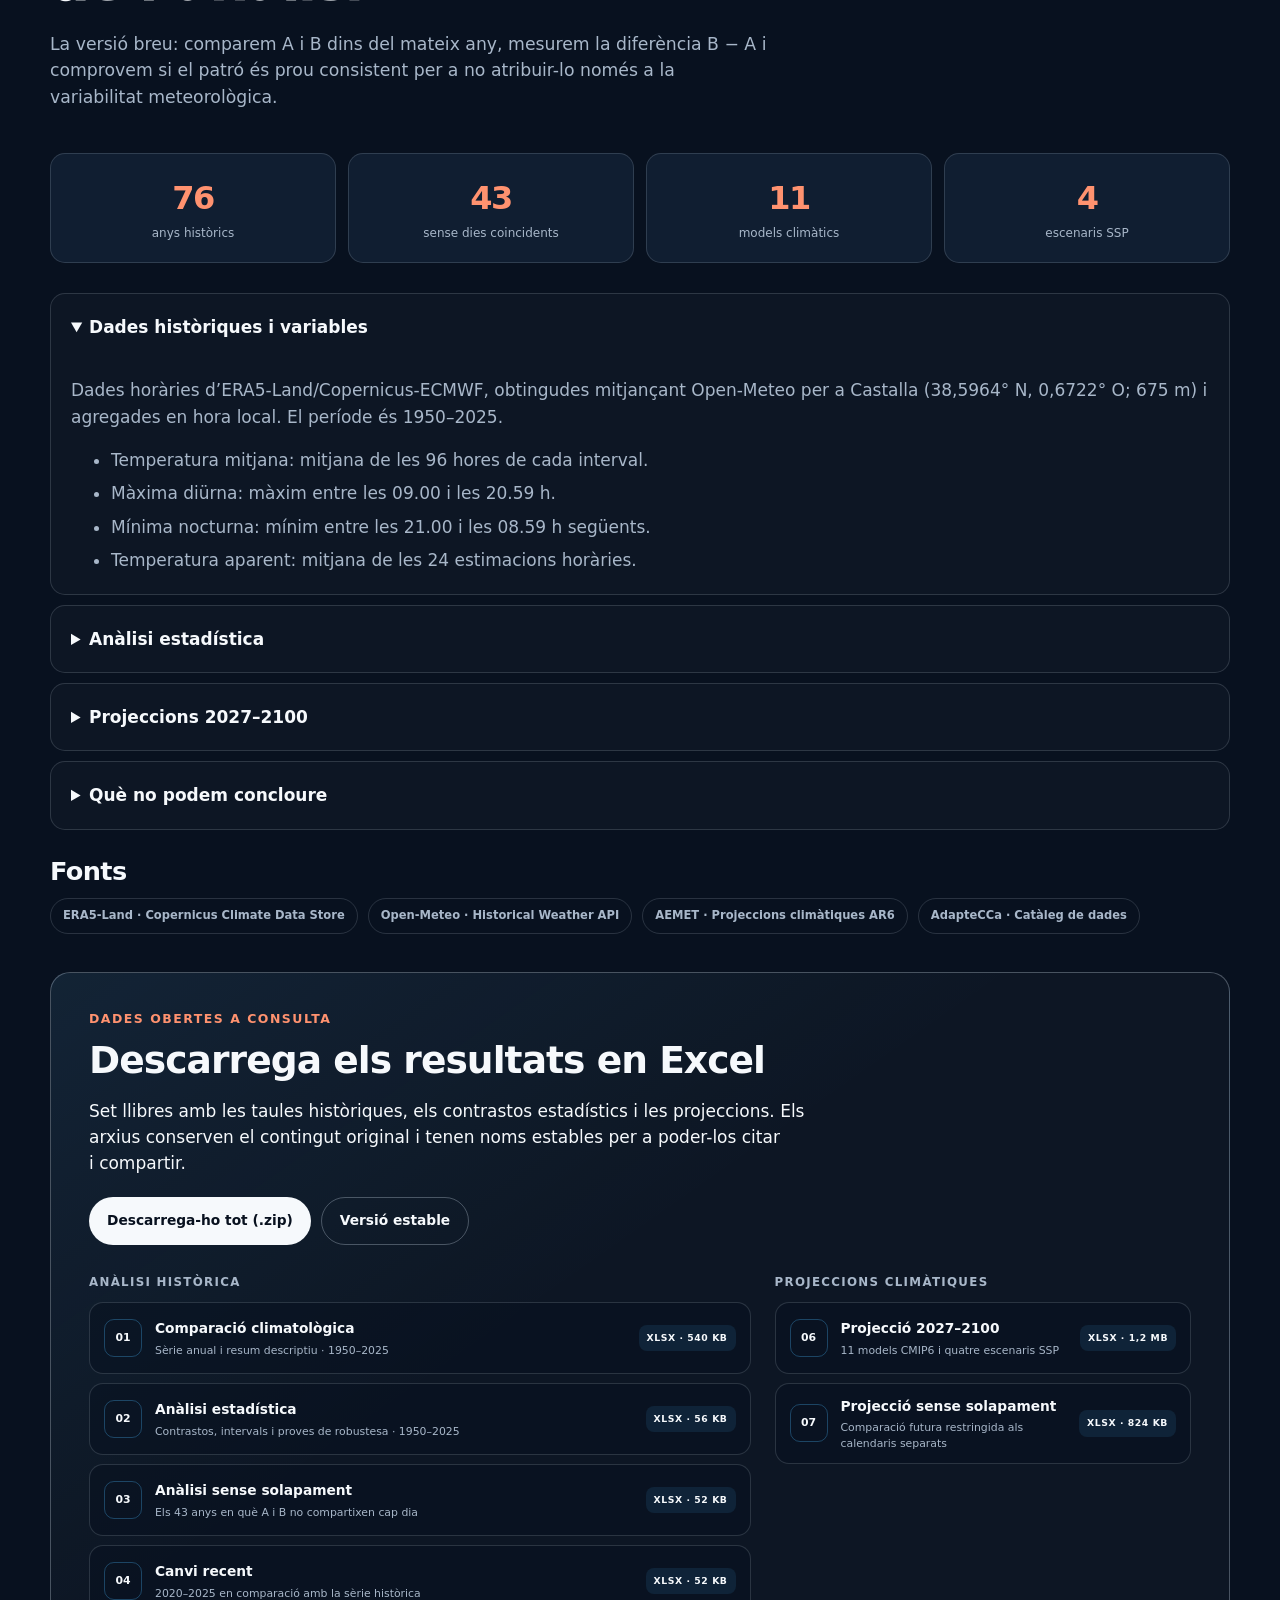
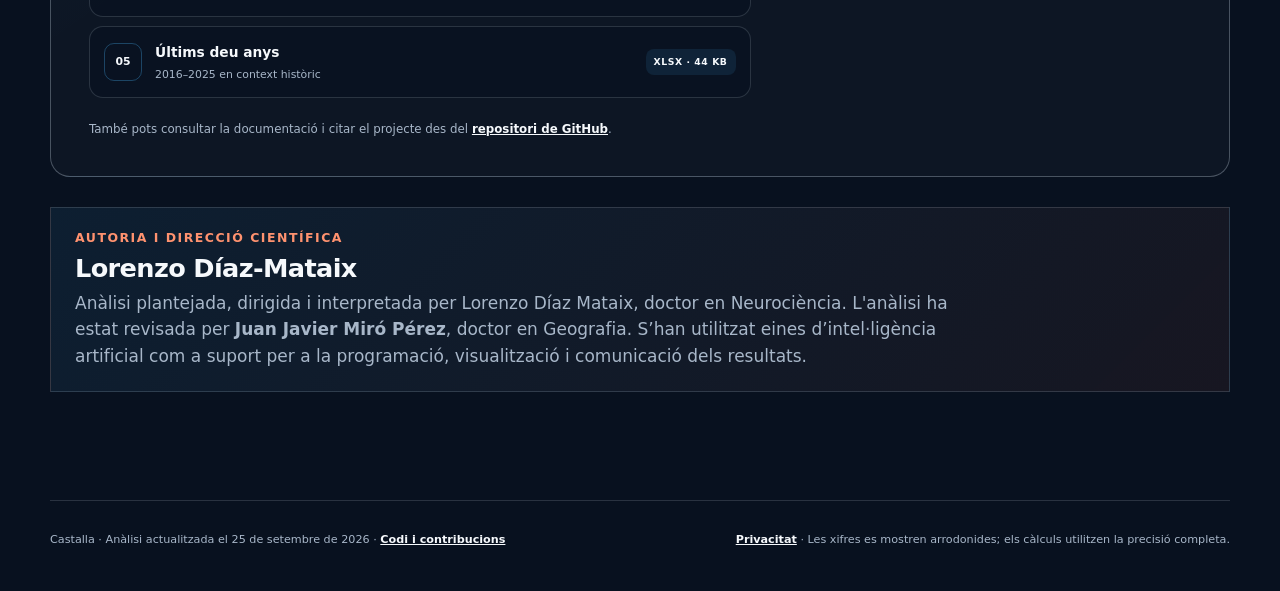
==== commit 49660e4c: "Update scientific authorship and reviewer credit" ====
--- a/index.html
+++ b/index.html
@@ -520,12 +520,14 @@
 
         <aside class="authorship" aria-labelledby="authorship-title">
           <p class="eyebrow">Autoria i direcció científica</p>
-          <h3 id="authorship-title">Lorenzo Díaz Mataix</h3>
+          <h3 id="authorship-title">Lorenzo Díaz-Mataix</h3>
           <p>
             Anàlisi plantejada, dirigida i interpretada per Lorenzo Díaz Mataix,
-            doctor en Neurociència i llicenciat en Farmàcia i Bioquímica. S’han
-            utilitzat eines d’intel·ligència artificial com a suport per a la
-            programació, visualització i comunicació dels resultats.
+            doctor en Neurociència. L'anàlisi ha estat revisada per
+            <strong class="scientific-reviewer">Juan Javier Miró Pérez</strong>,
+            doctor en Geografia. S’han utilitzat eines d’intel·ligència artificial
+            com a suport per a la programació, visualització i comunicació dels
+            resultats.
           </p>
         </aside>
       </section>
